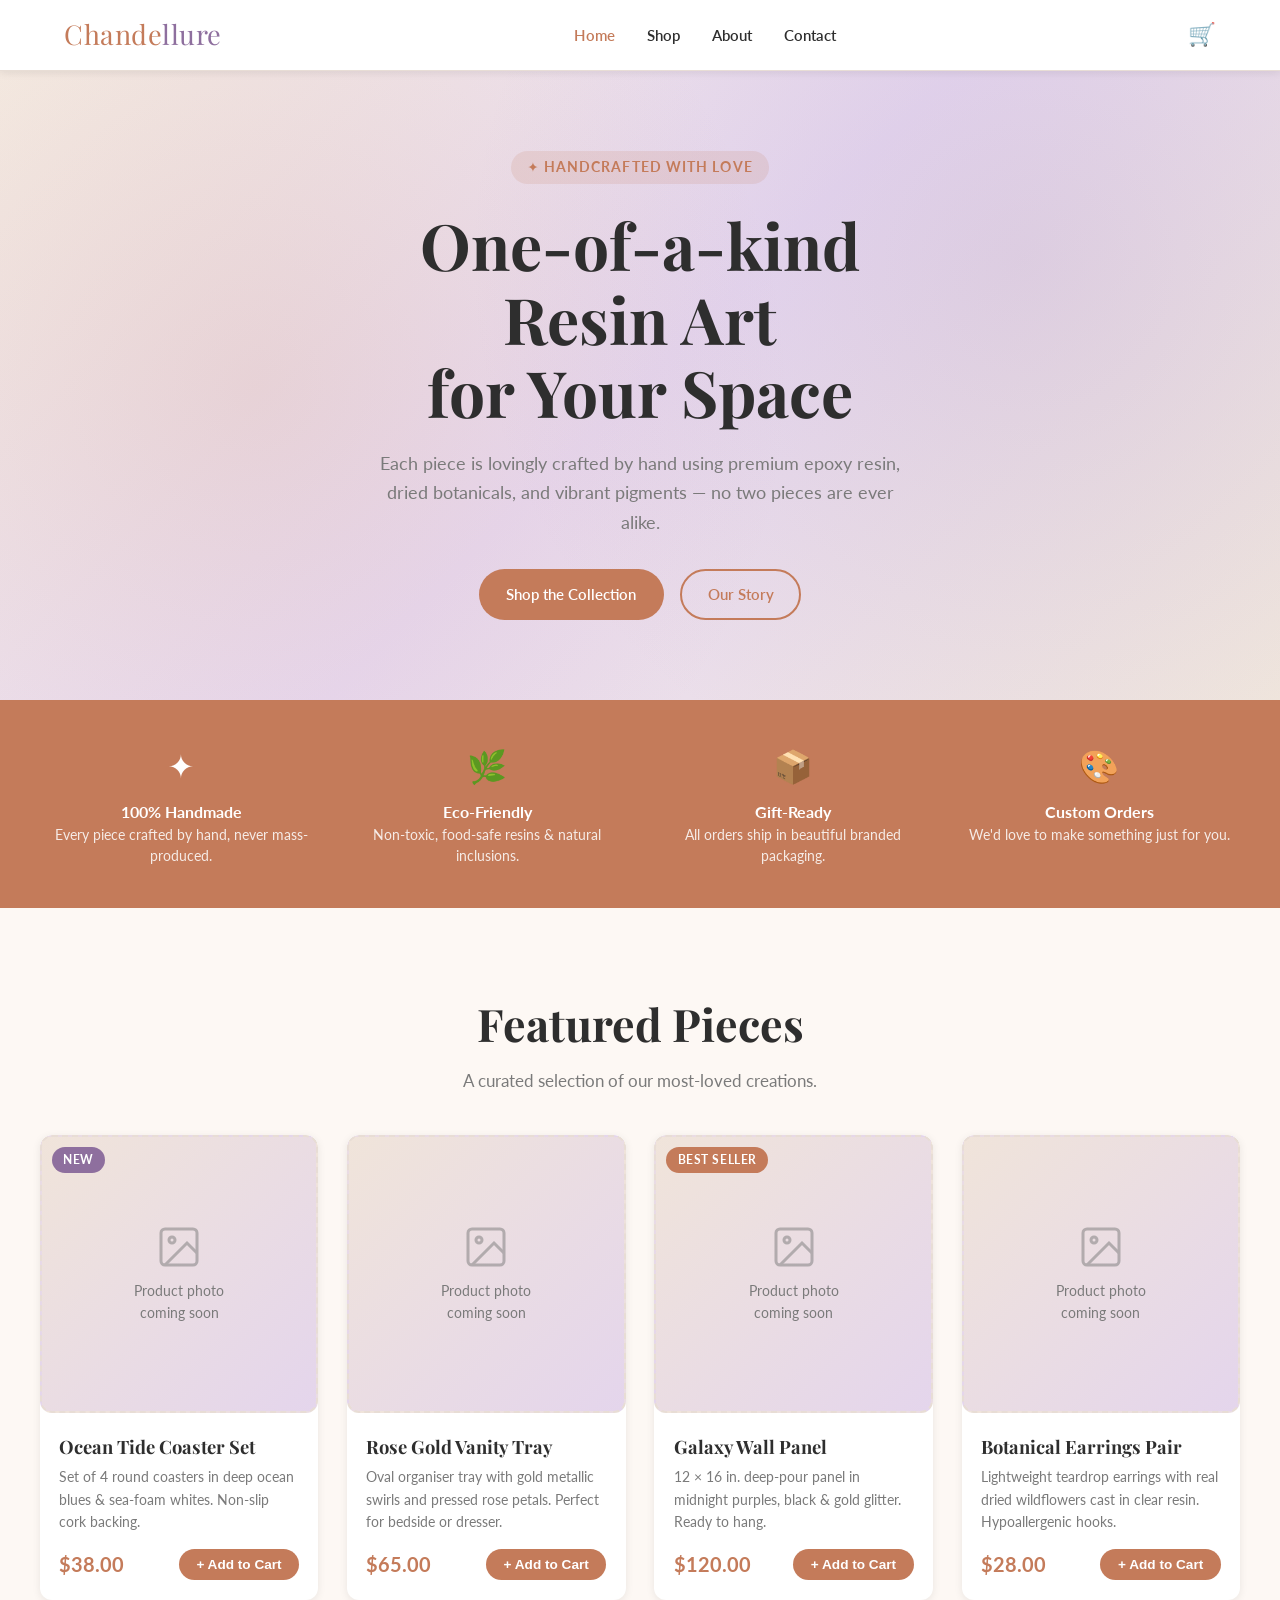
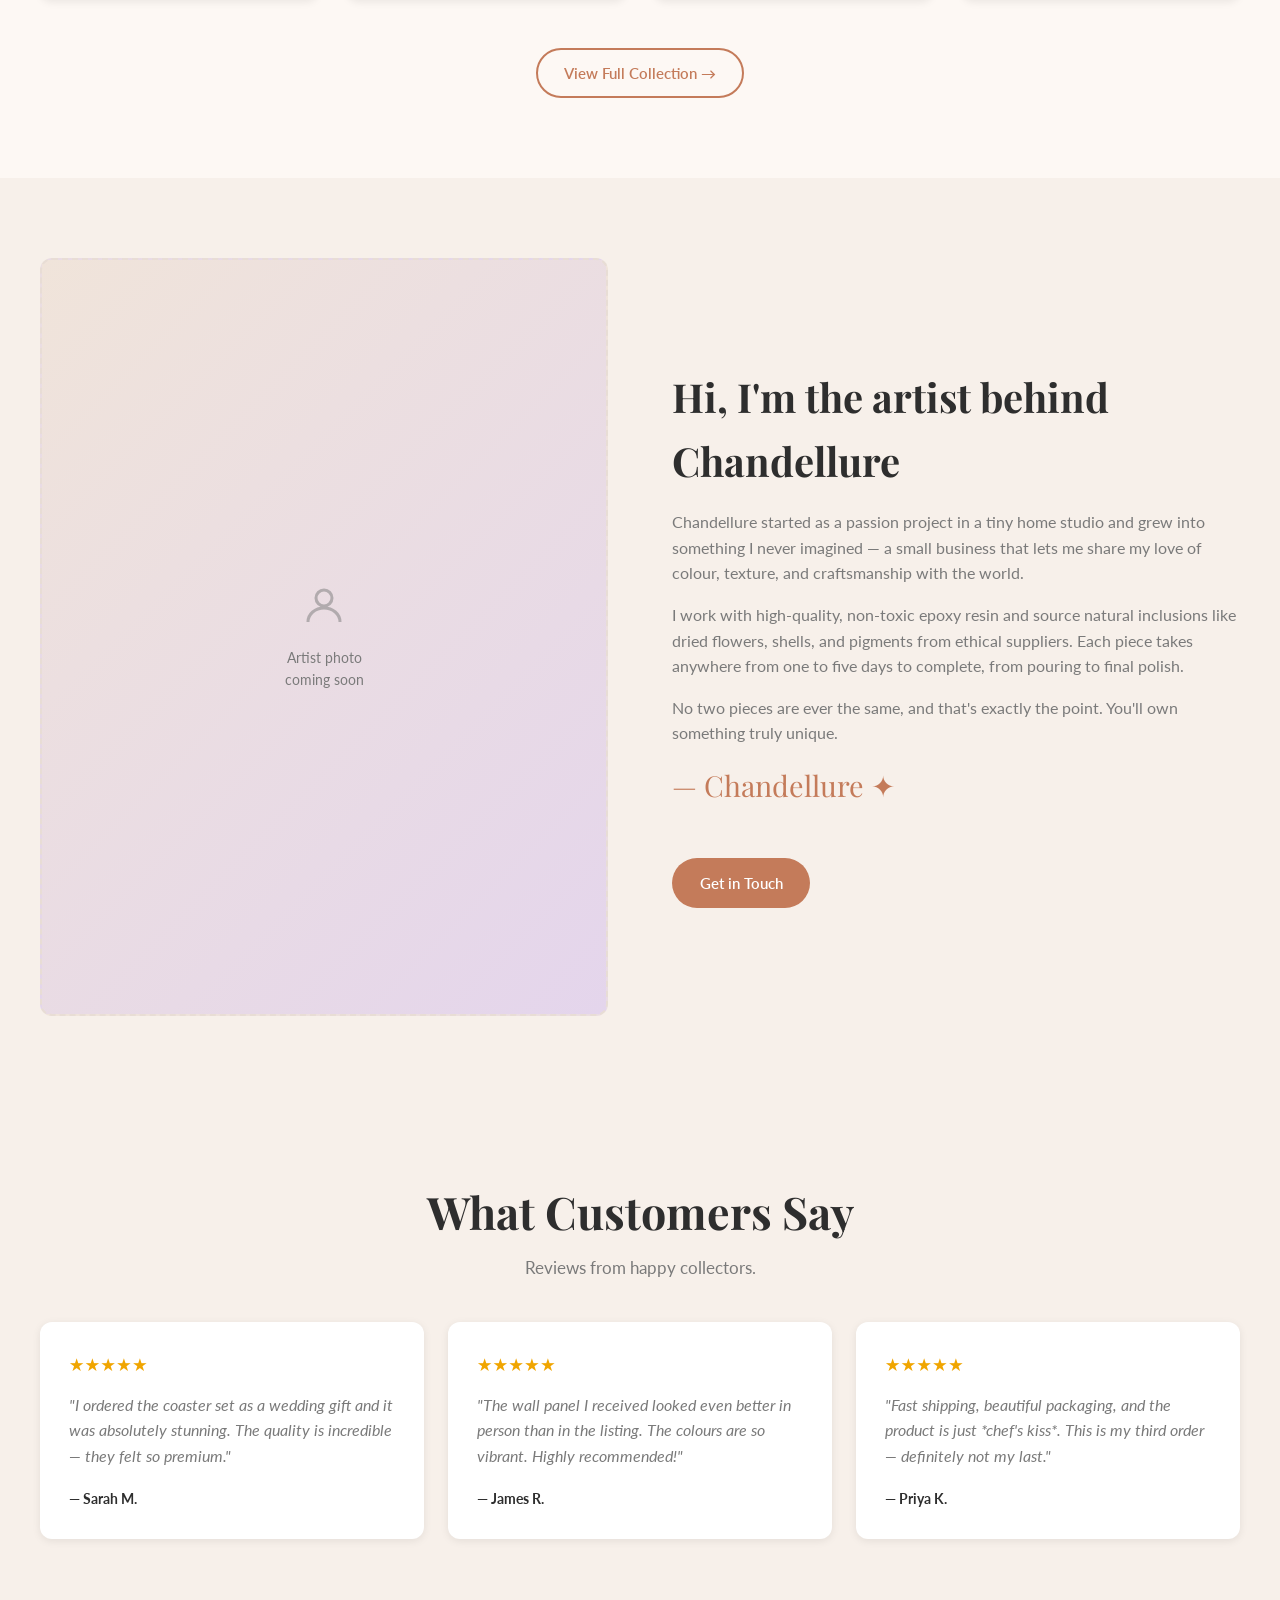
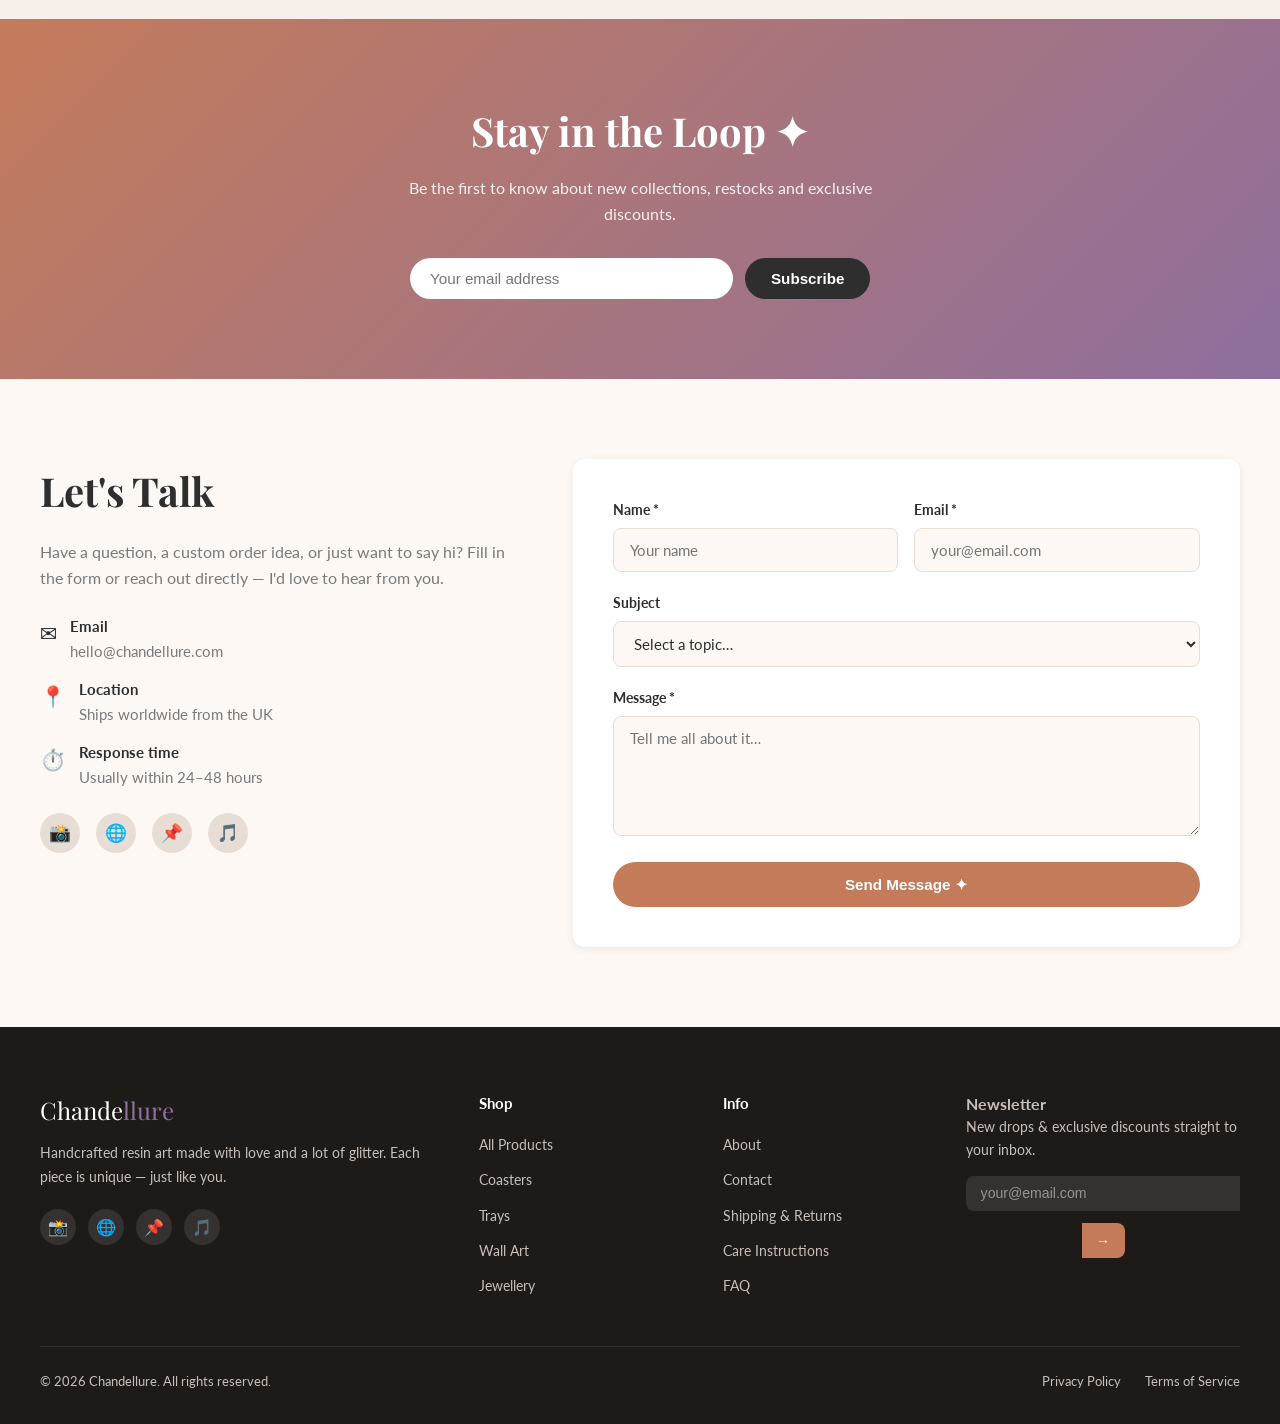
==== index.html @ 7b5b30e2 "Create Chandellure resin art e-commerce website Co-authored-by: AtulAneja <9311745+AtulAneja@users.n" ====
<!DOCTYPE html>
<html lang="en">
<head>
  <meta charset="UTF-8" />
  <meta name="viewport" content="width=device-width, initial-scale=1.0" />
  <title>Chandellure – Handcrafted Resin Art</title>
  <meta name="description" content="Unique handcrafted resin art pieces – coasters, trays, jewellery holders, wall art and more. Shop Chandellure." />
  <link rel="preconnect" href="https://fonts.googleapis.com" />
  <link rel="preconnect" href="https://fonts.gstatic.com" crossorigin />
  <link href="https://fonts.googleapis.com/css2?family=Playfair+Display:wght@400;700&family=Lato:wght@400;700&display=swap" rel="stylesheet" />
  <link rel="stylesheet" href="css/style.css" />
</head>
<body>

<!-- ═══════════════ NAV ═══════════════ -->
<nav class="navbar">
  <div class="navbar-inner">
    <a href="index.html" class="navbar-brand">Chande<span>llure</span></a>
    <ul class="navbar-links">
      <li><a href="index.html">Home</a></li>
      <li><a href="shop.html">Shop</a></li>
      <li><a href="index.html#about">About</a></li>
      <li><a href="index.html#contact">Contact</a></li>
    </ul>
    <div class="navbar-actions">
      <a href="cart.html" aria-label="Shopping cart">
        <button class="cart-icon-btn" aria-label="Cart">
          🛒
          <span class="cart-count" style="display:none">0</span>
        </button>
      </a>
      <button class="hamburger" id="hamburger" aria-label="Toggle menu" aria-expanded="false">
        <span></span><span></span><span></span>
      </button>
    </div>
  </div>
  <div class="mobile-nav" id="mobile-nav">
    <a href="index.html">Home</a>
    <a href="shop.html">Shop</a>
    <a href="index.html#about">About</a>
    <a href="index.html#contact">Contact</a>
    <a href="cart.html">Cart</a>
  </div>
</nav>

<!-- ═══════════════ HERO ═══════════════ -->
<section class="hero">
  <div class="hero-inner">
    <span class="hero-badge">✦ Handcrafted with love</span>
    <h1>One-of-a-kind<br>Resin Art<br>for Your Space</h1>
    <p>Each piece is lovingly crafted by hand using premium epoxy resin, dried botanicals, and vibrant pigments — no two pieces are ever alike.</p>
    <div class="hero-cta">
      <a href="shop.html" class="btn btn-primary">Shop the Collection</a>
      <a href="#about" class="btn btn-outline">Our Story</a>
    </div>
  </div>
</section>

<!-- ═══════════════ FEATURES ═══════════════ -->
<div class="features-strip">
  <div class="features-grid">
    <div class="feature-item">
      <div class="feature-icon">✦</div>
      <h3>100% Handmade</h3>
      <p>Every piece crafted by hand, never mass-produced.</p>
    </div>
    <div class="feature-item">
      <div class="feature-icon">🌿</div>
      <h3>Eco-Friendly</h3>
      <p>Non-toxic, food-safe resins & natural inclusions.</p>
    </div>
    <div class="feature-item">
      <div class="feature-icon">📦</div>
      <h3>Gift-Ready</h3>
      <p>All orders ship in beautiful branded packaging.</p>
    </div>
    <div class="feature-item">
      <div class="feature-icon">🎨</div>
      <h3>Custom Orders</h3>
      <p>We'd love to make something just for you.</p>
    </div>
  </div>
</div>

<!-- ═══════════════ FEATURED PRODUCTS ═══════════════ -->
<section id="featured">
  <div class="container">
    <div class="section-header">
      <h2 class="section-title">Featured Pieces</h2>
      <p class="section-subtitle">A curated selection of our most-loved creations.</p>
    </div>

    <div class="products-grid">

      <!-- Product 1 -->
      <article class="product-card" data-category="coasters" data-price="38" data-order="1">
        <div class="product-img-wrap">
          <span class="product-badge new">New</span>
          <div class="img-placeholder">
            <svg xmlns="http://www.w3.org/2000/svg" viewBox="0 0 24 24" fill="none" stroke="currentColor" stroke-width="1.5"><rect x="3" y="3" width="18" height="18" rx="2"/><circle cx="8.5" cy="8.5" r="1.5"/><path d="M21 15l-5-5L5 21"/></svg>
            <span>Product photo<br>coming soon</span>
          </div>
        </div>
        <div class="product-info">
          <h3 class="product-name">Ocean Tide Coaster Set</h3>
          <p class="product-desc">Set of 4 round coasters in deep ocean blues & sea-foam whites. Non-slip cork backing.</p>
          <div class="product-footer">
            <span class="product-price">$38.00</span>
            <button class="add-to-cart-btn"
              data-id="coaster-ocean" data-name="Ocean Tide Coaster Set" data-price="38.00">
              + Add to Cart
            </button>
          </div>
        </div>
      </article>

      <!-- Product 2 -->
      <article class="product-card" data-category="trays" data-price="65" data-order="2">
        <div class="product-img-wrap">
          <div class="img-placeholder">
            <svg xmlns="http://www.w3.org/2000/svg" viewBox="0 0 24 24" fill="none" stroke="currentColor" stroke-width="1.5"><rect x="3" y="3" width="18" height="18" rx="2"/><circle cx="8.5" cy="8.5" r="1.5"/><path d="M21 15l-5-5L5 21"/></svg>
            <span>Product photo<br>coming soon</span>
          </div>
        </div>
        <div class="product-info">
          <h3 class="product-name">Rose Gold Vanity Tray</h3>
          <p class="product-desc">Oval organiser tray with gold metallic swirls and pressed rose petals. Perfect for bedside or dresser.</p>
          <div class="product-footer">
            <span class="product-price">$65.00</span>
            <button class="add-to-cart-btn"
              data-id="tray-rosegold" data-name="Rose Gold Vanity Tray" data-price="65.00">
              + Add to Cart
            </button>
          </div>
        </div>
      </article>

      <!-- Product 3 -->
      <article class="product-card" data-category="wall-art" data-price="120" data-order="3">
        <div class="product-img-wrap">
          <span class="product-badge">Best Seller</span>
          <div class="img-placeholder">
            <svg xmlns="http://www.w3.org/2000/svg" viewBox="0 0 24 24" fill="none" stroke="currentColor" stroke-width="1.5"><rect x="3" y="3" width="18" height="18" rx="2"/><circle cx="8.5" cy="8.5" r="1.5"/><path d="M21 15l-5-5L5 21"/></svg>
            <span>Product photo<br>coming soon</span>
          </div>
        </div>
        <div class="product-info">
          <h3 class="product-name">Galaxy Wall Panel</h3>
          <p class="product-desc">12 × 16 in. deep-pour panel in midnight purples, black & gold glitter. Ready to hang.</p>
          <div class="product-footer">
            <span class="product-price">$120.00</span>
            <button class="add-to-cart-btn"
              data-id="wall-galaxy" data-name="Galaxy Wall Panel" data-price="120.00">
              + Add to Cart
            </button>
          </div>
        </div>
      </article>

      <!-- Product 4 -->
      <article class="product-card" data-category="jewellery" data-price="28" data-order="4">
        <div class="product-img-wrap">
          <div class="img-placeholder">
            <svg xmlns="http://www.w3.org/2000/svg" viewBox="0 0 24 24" fill="none" stroke="currentColor" stroke-width="1.5"><rect x="3" y="3" width="18" height="18" rx="2"/><circle cx="8.5" cy="8.5" r="1.5"/><path d="M21 15l-5-5L5 21"/></svg>
            <span>Product photo<br>coming soon</span>
          </div>
        </div>
        <div class="product-info">
          <h3 class="product-name">Botanical Earrings Pair</h3>
          <p class="product-desc">Lightweight teardrop earrings with real dried wildflowers cast in clear resin. Hypoallergenic hooks.</p>
          <div class="product-footer">
            <span class="product-price">$28.00</span>
            <button class="add-to-cart-btn"
              data-id="earrings-botanical" data-name="Botanical Earrings Pair" data-price="28.00">
              + Add to Cart
            </button>
          </div>
        </div>
      </article>

    </div>

    <div style="text-align:center;margin-top:3rem">
      <a href="shop.html" class="btn btn-outline">View Full Collection →</a>
    </div>
  </div>
</section>

<!-- ═══════════════ ABOUT ═══════════════ -->
<section id="about" style="background:#f7f0ea">
  <div class="container">
    <div class="about-grid">
      <div class="about-img">
        <div class="img-placeholder" style="aspect-ratio:3/4">
          <svg xmlns="http://www.w3.org/2000/svg" viewBox="0 0 24 24" fill="none" stroke="currentColor" stroke-width="1.5" width="64" height="64"><circle cx="12" cy="8" r="4"/><path d="M4 20c0-4 3.6-7 8-7s8 3 8 7"/></svg>
          <span style="margin-top:.5rem">Artist photo<br>coming soon</span>
        </div>
      </div>
      <div class="about-text">
        <h2 class="section-title">Hi, I'm the artist behind Chandellure</h2>
        <p>Chandellure started as a passion project in a tiny home studio and grew into something I never imagined — a small business that lets me share my love of colour, texture, and craftsmanship with the world.</p>
        <p>I work with high-quality, non-toxic epoxy resin and source natural inclusions like dried flowers, shells, and pigments from ethical suppliers. Each piece takes anywhere from one to five days to complete, from pouring to final polish.</p>
        <p>No two pieces are ever the same, and that's exactly the point. You'll own something truly unique.</p>
        <span class="signature">— Chandellure ✦</span>
        <br>
        <a href="index.html#contact" class="btn btn-primary" style="margin-top:1.5rem">Get in Touch</a>
      </div>
    </div>
  </div>
</section>

<!-- ═══════════════ TESTIMONIALS ═══════════════ -->
<section class="testimonials">
  <div class="container">
    <div class="section-header">
      <h2 class="section-title">What Customers Say</h2>
      <p class="section-subtitle">Reviews from happy collectors.</p>
    </div>
    <div class="testimonials-grid">
      <div class="testimonial-card">
        <div class="stars">★★★★★</div>
        <p class="testimonial-text">"I ordered the coaster set as a wedding gift and it was absolutely stunning. The quality is incredible — they felt so premium."</p>
        <span class="testimonial-author">— Sarah M.</span>
      </div>
      <div class="testimonial-card">
        <div class="stars">★★★★★</div>
        <p class="testimonial-text">"The wall panel I received looked even better in person than in the listing. The colours are so vibrant. Highly recommended!"</p>
        <span class="testimonial-author">— James R.</span>
      </div>
      <div class="testimonial-card">
        <div class="stars">★★★★★</div>
        <p class="testimonial-text">"Fast shipping, beautiful packaging, and the product is just *chef's kiss*. This is my third order — definitely not my last."</p>
        <span class="testimonial-author">— Priya K.</span>
      </div>
    </div>
  </div>
</section>

<!-- ═══════════════ NEWSLETTER ═══════════════ -->
<section class="newsletter">
  <div class="container">
    <h2>Stay in the Loop ✦</h2>
    <p>Be the first to know about new collections, restocks and exclusive discounts.</p>
    <form class="newsletter-form" novalidate>
      <input type="email" placeholder="Your email address" required aria-label="Email address" />
      <button type="submit">Subscribe</button>
    </form>
  </div>
</section>

<!-- ═══════════════ CONTACT ═══════════════ -->
<section id="contact">
  <div class="container">
    <div class="contact-grid">
      <div class="contact-info">
        <h2 class="section-title">Let's Talk</h2>
        <p>Have a question, a custom order idea, or just want to say hi? Fill in the form or reach out directly — I'd love to hear from you.</p>
        <div class="contact-details">
          <div class="contact-item">
            <span class="contact-item-icon">✉️</span>
            <div class="contact-item-text">
              <strong>Email</strong>
              hello@chandellure.com
            </div>
          </div>
          <div class="contact-item">
            <span class="contact-item-icon">📍</span>
            <div class="contact-item-text">
              <strong>Location</strong>
              Ships worldwide from the UK
            </div>
          </div>
          <div class="contact-item">
            <span class="contact-item-icon">⏱️</span>
            <div class="contact-item-text">
              <strong>Response time</strong>
              Usually within 24–48 hours
            </div>
          </div>
        </div>
        <div class="social-links">
          <a href="#" class="social-link" aria-label="Instagram">📸</a>
          <a href="#" class="social-link" aria-label="Facebook">🌐</a>
          <a href="#" class="social-link" aria-label="Pinterest">📌</a>
          <a href="#" class="social-link" aria-label="TikTok">🎵</a>
        </div>
      </div>
      <form class="contact-form" novalidate>
        <div class="form-row">
          <div class="form-group">
            <label for="contact-name">Name *</label>
            <input type="text" id="contact-name" placeholder="Your name" required />
          </div>
          <div class="form-group">
            <label for="contact-email">Email *</label>
            <input type="email" id="contact-email" placeholder="your@email.com" required />
          </div>
        </div>
        <div class="form-group">
          <label for="contact-subject">Subject</label>
          <select id="contact-subject">
            <option value="">Select a topic…</option>
            <option>Order enquiry</option>
            <option>Custom order request</option>
            <option>Wholesale / collaboration</option>
            <option>General question</option>
          </select>
        </div>
        <div class="form-group">
          <label for="contact-msg">Message *</label>
          <textarea id="contact-msg" placeholder="Tell me all about it…" required></textarea>
        </div>
        <button type="submit" class="btn btn-primary" style="width:100%;justify-content:center">Send Message ✦</button>
      </form>
    </div>
  </div>
</section>

<!-- ═══════════════ FOOTER ═══════════════ -->
<footer class="footer">
  <div class="footer-grid">
    <div>
      <div class="footer-brand">Chande<span>llure</span></div>
      <p class="footer-desc">Handcrafted resin art made with love and a lot of glitter. Each piece is unique — just like you.</p>
      <div class="footer-social">
        <a href="#" aria-label="Instagram">📸</a>
        <a href="#" aria-label="Facebook">🌐</a>
        <a href="#" aria-label="Pinterest">📌</a>
        <a href="#" aria-label="TikTok">🎵</a>
      </div>
    </div>
    <div class="footer-col">
      <h4>Shop</h4>
      <ul>
        <li><a href="shop.html">All Products</a></li>
        <li><a href="shop.html?cat=coasters">Coasters</a></li>
        <li><a href="shop.html?cat=trays">Trays</a></li>
        <li><a href="shop.html?cat=wall-art">Wall Art</a></li>
        <li><a href="shop.html?cat=jewellery">Jewellery</a></li>
      </ul>
    </div>
    <div class="footer-col">
      <h4>Info</h4>
      <ul>
        <li><a href="index.html#about">About</a></li>
        <li><a href="index.html#contact">Contact</a></li>
        <li><a href="#">Shipping & Returns</a></li>
        <li><a href="#">Care Instructions</a></li>
        <li><a href="#">FAQ</a></li>
      </ul>
    </div>
    <div class="footer-newsletter">
      <h4>Newsletter</h4>
      <p>New drops & exclusive discounts straight to your inbox.</p>
      <form class="footer-newsletter-form newsletter-form" novalidate>
        <input type="email" placeholder="your@email.com" aria-label="Email" required />
        <button type="submit">→</button>
      </form>
    </div>
  </div>
  <div class="footer-bottom">
    <span>© <span id="yr"></span> Chandellure. All rights reserved.</span>
    <div class="footer-bottom-links">
      <a href="#">Privacy Policy</a>
      <a href="#">Terms of Service</a>
    </div>
  </div>
</footer>

<script src="js/main.js"></script>
<script>document.getElementById('yr').textContent = new Date().getFullYear();</script>
</body>
</html>
---- css/style.css ----
/* ===========================
   Chandellure – Resin Art Shop
   =========================== */

/* ---------- Reset & Base ---------- */
*, *::before, *::after { box-sizing: border-box; margin: 0; padding: 0; }

:root {
  --color-bg:         #fdf8f4;
  --color-surface:    #ffffff;
  --color-primary:    #c47b5a;
  --color-primary-dk: #a45e3f;
  --color-accent:     #8e6f9e;
  --color-text:       #2e2e2e;
  --color-text-light: #7a7a7a;
  --color-border:     #e8ddd5;
  --radius:           12px;
  --shadow-sm:        0 2px 8px rgba(0,0,0,.08);
  --shadow-md:        0 6px 24px rgba(0,0,0,.12);
  --transition:       .25s ease;
  --max-width:        1200px;
  --font-heading:     'Playfair Display', Georgia, serif;
  --font-body:        'Lato', system-ui, sans-serif;
}

html { scroll-behavior: smooth; }

body {
  font-family: var(--font-body);
  background: var(--color-bg);
  color: var(--color-text);
  line-height: 1.6;
}

a { color: inherit; text-decoration: none; }
img { max-width: 100%; display: block; }
ul { list-style: none; }

/* ---------- Typography helpers ---------- */
.section-title {
  font-family: var(--font-heading);
  font-size: clamp(1.8rem, 4vw, 2.8rem);
  color: var(--color-text);
  margin-bottom: .5rem;
}

.section-subtitle {
  color: var(--color-text-light);
  font-size: 1.05rem;
  margin-bottom: 2.5rem;
}

.section-header { text-align: center; margin-bottom: 2rem; }

/* ---------- Buttons ---------- */
.btn {
  display: inline-flex;
  align-items: center;
  gap: .45rem;
  padding: .7rem 1.6rem;
  border-radius: 50px;
  font-size: .95rem;
  font-weight: 600;
  cursor: pointer;
  border: 2px solid transparent;
  transition: background var(--transition), color var(--transition), transform .15s;
}
.btn:active { transform: scale(.97); }

.btn-primary {
  background: var(--color-primary);
  color: #fff;
}
.btn-primary:hover { background: var(--color-primary-dk); }

.btn-outline {
  background: transparent;
  border-color: var(--color-primary);
  color: var(--color-primary);
}
.btn-outline:hover { background: var(--color-primary); color: #fff; }

.btn-accent {
  background: var(--color-accent);
  color: #fff;
}
.btn-accent:hover { background: #7a5e8a; }

/* ---------- Navigation ---------- */
.navbar {
  position: sticky;
  top: 0;
  z-index: 100;
  background: var(--color-surface);
  border-bottom: 1px solid var(--color-border);
  box-shadow: var(--shadow-sm);
}

.navbar-inner {
  max-width: var(--max-width);
  margin: 0 auto;
  padding: 0 1.5rem;
  height: 70px;
  display: flex;
  align-items: center;
  justify-content: space-between;
}

.navbar-brand {
  font-family: var(--font-heading);
  font-size: 1.7rem;
  color: var(--color-primary);
  letter-spacing: .02em;
}
.navbar-brand span { color: var(--color-accent); }

.navbar-links {
  display: flex;
  gap: 2rem;
  align-items: center;
}

.navbar-links a {
  font-weight: 600;
  font-size: .95rem;
  color: var(--color-text);
  transition: color var(--transition);
}
.navbar-links a:hover,
.navbar-links a.active { color: var(--color-primary); }

.navbar-actions { display: flex; align-items: center; gap: 1rem; }

.cart-icon-btn {
  position: relative;
  background: none;
  border: none;
  cursor: pointer;
  font-size: 1.4rem;
  color: var(--color-text);
  transition: color var(--transition);
}
.cart-icon-btn:hover { color: var(--color-primary); }

.cart-count {
  position: absolute;
  top: -6px;
  right: -8px;
  background: var(--color-primary);
  color: #fff;
  font-size: .65rem;
  font-weight: 700;
  width: 18px;
  height: 18px;
  border-radius: 50%;
  display: flex;
  align-items: center;
  justify-content: center;
}

.hamburger {
  display: none;
  flex-direction: column;
  gap: 5px;
  background: none;
  border: none;
  cursor: pointer;
  padding: 4px;
}
.hamburger span {
  display: block;
  width: 24px;
  height: 2px;
  background: var(--color-text);
  border-radius: 2px;
  transition: all var(--transition);
}

/* ---------- Mobile nav ---------- */
.mobile-nav {
  display: none;
  flex-direction: column;
  background: var(--color-surface);
  border-top: 1px solid var(--color-border);
  padding: 1rem 1.5rem 1.5rem;
  gap: 1rem;
}
.mobile-nav a {
  font-weight: 600;
  color: var(--color-text);
  padding: .5rem 0;
  border-bottom: 1px solid var(--color-border);
}
.mobile-nav.open { display: flex; }

/* ---------- Hero ---------- */
.hero {
  background: linear-gradient(135deg, #f5ece4 0%, #e8daf2 50%, #f0e6dd 100%);
  padding: 5rem 1.5rem;
  text-align: center;
  position: relative;
  overflow: hidden;
}

.hero::before {
  content: '';
  position: absolute;
  inset: 0;
  background:
    radial-gradient(circle at 20% 50%, rgba(196,123,90,.15) 0%, transparent 50%),
    radial-gradient(circle at 80% 30%, rgba(142,111,158,.15) 0%, transparent 50%);
}

.hero-inner {
  max-width: 720px;
  margin: 0 auto;
  position: relative;
}

.hero-badge {
  display: inline-block;
  background: rgba(196,123,90,.15);
  color: var(--color-primary);
  font-size: .85rem;
  font-weight: 700;
  letter-spacing: .08em;
  text-transform: uppercase;
  padding: .35rem 1rem;
  border-radius: 50px;
  margin-bottom: 1.5rem;
}

.hero h1 {
  font-family: var(--font-heading);
  font-size: clamp(2.4rem, 6vw, 4rem);
  line-height: 1.15;
  color: var(--color-text);
  margin-bottom: 1.25rem;
}

.hero p {
  font-size: 1.15rem;
  color: var(--color-text-light);
  max-width: 540px;
  margin: 0 auto 2rem;
}

.hero-cta { display: flex; gap: 1rem; justify-content: center; flex-wrap: wrap; }

/* ---------- Sections ---------- */
section { padding: 5rem 1.5rem; }

.container { max-width: var(--max-width); margin: 0 auto; }

/* ---------- Image Placeholder ---------- */
.img-placeholder {
  width: 100%;
  aspect-ratio: 1;
  background: linear-gradient(135deg, #f0e4da 0%, #e4d5ec 100%);
  border-radius: var(--radius);
  display: flex;
  flex-direction: column;
  align-items: center;
  justify-content: center;
  gap: .6rem;
  color: var(--color-text-light);
  font-size: .85rem;
  text-align: center;
  border: 2px dashed var(--color-border);
}
.img-placeholder svg {
  width: 48px;
  height: 48px;
  opacity: .5;
}

.img-placeholder-wide {
  aspect-ratio: 4/3;
}

/* ---------- Product Cards ---------- */
.products-grid {
  display: grid;
  grid-template-columns: repeat(auto-fill, minmax(260px, 1fr));
  gap: 1.8rem;
}

.product-card {
  background: var(--color-surface);
  border-radius: var(--radius);
  overflow: hidden;
  box-shadow: var(--shadow-sm);
  transition: transform var(--transition), box-shadow var(--transition);
  display: flex;
  flex-direction: column;
}
.product-card:hover {
  transform: translateY(-4px);
  box-shadow: var(--shadow-md);
}

.product-img-wrap {
  position: relative;
  overflow: hidden;
}

.product-badge {
  position: absolute;
  top: 12px;
  left: 12px;
  background: var(--color-primary);
  color: #fff;
  font-size: .72rem;
  font-weight: 700;
  letter-spacing: .05em;
  text-transform: uppercase;
  padding: .25rem .7rem;
  border-radius: 50px;
  z-index: 1;
}
.product-badge.new { background: var(--color-accent); }
.product-badge.sold-out { background: #aaa; }

.product-info { padding: 1.2rem; flex: 1; display: flex; flex-direction: column; }

.product-name {
  font-family: var(--font-heading);
  font-size: 1.15rem;
  font-weight: 700;
  margin-bottom: .3rem;
}

.product-desc {
  font-size: .88rem;
  color: var(--color-text-light);
  margin-bottom: .9rem;
  flex: 1;
}

.product-footer {
  display: flex;
  align-items: center;
  justify-content: space-between;
  gap: .5rem;
}

.product-price {
  font-size: 1.25rem;
  font-weight: 700;
  color: var(--color-primary);
}

.add-to-cart-btn {
  background: var(--color-primary);
  color: #fff;
  border: none;
  border-radius: 50px;
  padding: .5rem 1.1rem;
  font-size: .85rem;
  font-weight: 600;
  cursor: pointer;
  transition: background var(--transition), transform .15s;
  display: flex;
  align-items: center;
  gap: .35rem;
}
.add-to-cart-btn:hover { background: var(--color-primary-dk); }
.add-to-cart-btn:active { transform: scale(.95); }
.add-to-cart-btn:disabled { background: #ccc; cursor: not-allowed; }

/* ---------- Features strip ---------- */
.features-strip {
  background: var(--color-primary);
  color: #fff;
  padding: 2.5rem 1.5rem;
}

.features-grid {
  max-width: var(--max-width);
  margin: 0 auto;
  display: grid;
  grid-template-columns: repeat(auto-fit, minmax(180px, 1fr));
  gap: 1.5rem;
  text-align: center;
}

.feature-item h3 { font-size: 1rem; font-weight: 700; margin-top: .5rem; }
.feature-item p { font-size: .85rem; opacity: .85; }
.feature-icon { font-size: 2rem; }

/* ---------- About ---------- */
.about-grid {
  display: grid;
  grid-template-columns: 1fr 1fr;
  gap: 4rem;
  align-items: center;
}

.about-img .img-placeholder { aspect-ratio: 3/4; border-radius: var(--radius); }

.about-text h2 {
  font-family: var(--font-heading);
  font-size: clamp(1.8rem, 3.5vw, 2.5rem);
  margin-bottom: 1rem;
}
.about-text p { color: var(--color-text-light); margin-bottom: 1rem; }
.about-text .btn { margin-top: .5rem; }

.signature {
  font-family: var(--font-heading);
  font-size: 1.8rem;
  color: var(--color-primary);
  margin-top: 1rem;
  display: block;
}

/* ---------- Testimonials ---------- */
.testimonials { background: #f7f0ea; }

.testimonials-grid {
  display: grid;
  grid-template-columns: repeat(auto-fit, minmax(280px, 1fr));
  gap: 1.5rem;
}

.testimonial-card {
  background: var(--color-surface);
  border-radius: var(--radius);
  padding: 1.8rem;
  box-shadow: var(--shadow-sm);
}

.stars { color: #f0a500; font-size: 1.1rem; margin-bottom: .8rem; }

.testimonial-text {
  font-style: italic;
  color: var(--color-text-light);
  margin-bottom: 1rem;
}

.testimonial-author {
  font-weight: 700;
  font-size: .9rem;
}

/* ---------- Newsletter ---------- */
.newsletter {
  background: linear-gradient(135deg, var(--color-primary) 0%, var(--color-accent) 100%);
  color: #fff;
  text-align: center;
  padding: 5rem 1.5rem;
}

.newsletter h2 { font-family: var(--font-heading); font-size: clamp(1.8rem, 4vw, 2.5rem); margin-bottom: .75rem; }
.newsletter p { opacity: .9; margin-bottom: 2rem; max-width: 480px; margin-left: auto; margin-right: auto; }

.newsletter-form {
  display: flex;
  gap: .75rem;
  max-width: 460px;
  margin: 0 auto;
  flex-wrap: wrap;
  justify-content: center;
}

.newsletter-form input {
  flex: 1;
  min-width: 220px;
  padding: .75rem 1.25rem;
  border-radius: 50px;
  border: none;
  font-size: .95rem;
  outline: none;
}

.newsletter-form button {
  background: var(--color-text);
  color: #fff;
  border: none;
  padding: .75rem 1.6rem;
  border-radius: 50px;
  font-size: .95rem;
  font-weight: 700;
  cursor: pointer;
  transition: opacity var(--transition);
}
.newsletter-form button:hover { opacity: .85; }

/* ---------- Contact ---------- */
.contact-grid {
  display: grid;
  grid-template-columns: 1fr 1.4fr;
  gap: 3.5rem;
  align-items: start;
}

.contact-info h2 {
  font-family: var(--font-heading);
  font-size: clamp(1.8rem, 3.5vw, 2.5rem);
  margin-bottom: 1rem;
}
.contact-info p { color: var(--color-text-light); margin-bottom: 1.5rem; }

.contact-details { display: flex; flex-direction: column; gap: .9rem; }
.contact-item { display: flex; align-items: flex-start; gap: .8rem; }
.contact-item-icon { font-size: 1.3rem; margin-top: .1rem; }
.contact-item-text { font-size: .95rem; color: var(--color-text-light); }
.contact-item-text strong { display: block; color: var(--color-text); font-weight: 700; }

.social-links { display: flex; gap: 1rem; margin-top: 1.5rem; }
.social-link {
  width: 40px;
  height: 40px;
  border-radius: 50%;
  background: var(--color-border);
  display: flex;
  align-items: center;
  justify-content: center;
  font-size: 1.1rem;
  transition: background var(--transition), color var(--transition);
  color: var(--color-text);
}
.social-link:hover { background: var(--color-primary); color: #fff; }

.contact-form {
  background: var(--color-surface);
  padding: 2.5rem;
  border-radius: var(--radius);
  box-shadow: var(--shadow-sm);
}

.form-group { margin-bottom: 1.25rem; }
.form-group label {
  display: block;
  font-size: .88rem;
  font-weight: 700;
  margin-bottom: .4rem;
  color: var(--color-text);
}
.form-group input,
.form-group textarea,
.form-group select {
  width: 100%;
  padding: .75rem 1rem;
  border: 1.5px solid var(--color-border);
  border-radius: 8px;
  font-size: .95rem;
  font-family: inherit;
  background: var(--color-bg);
  color: var(--color-text);
  transition: border-color var(--transition);
  outline: none;
}
.form-group input:focus,
.form-group textarea:focus,
.form-group select:focus { border-color: var(--color-primary); }

.form-group textarea { resize: vertical; min-height: 120px; }

.form-row { display: grid; grid-template-columns: 1fr 1fr; gap: 1rem; }

/* ---------- Footer ---------- */
.footer {
  background: #1e1a18;
  color: #c8bfb8;
  padding: 4rem 1.5rem 2rem;
}

.footer-grid {
  max-width: var(--max-width);
  margin: 0 auto;
  display: grid;
  grid-template-columns: 2fr 1fr 1fr 1.4fr;
  gap: 3rem;
  margin-bottom: 3rem;
}

.footer-brand { font-family: var(--font-heading); font-size: 1.5rem; color: #fff; margin-bottom: .75rem; }
.footer-brand span { color: var(--color-accent); }
.footer-desc { font-size: .88rem; line-height: 1.7; margin-bottom: 1.25rem; }
.footer-social { display: flex; gap: .75rem; }
.footer-social a {
  width: 36px;
  height: 36px;
  border-radius: 50%;
  background: rgba(255,255,255,.1);
  display: flex;
  align-items: center;
  justify-content: center;
  font-size: 1rem;
  color: #fff;
  transition: background var(--transition);
}
.footer-social a:hover { background: var(--color-primary); }

.footer-col h4 { color: #fff; font-size: .95rem; font-weight: 700; margin-bottom: 1rem; }
.footer-col ul { display: flex; flex-direction: column; gap: .6rem; }
.footer-col ul a { font-size: .88rem; color: #c8bfb8; transition: color var(--transition); }
.footer-col ul a:hover { color: var(--color-primary); }

.footer-newsletter p { font-size: .88rem; margin-bottom: .9rem; }
.footer-newsletter-form { display: flex; }
.footer-newsletter-form input {
  flex: 1;
  padding: .6rem .9rem;
  border-radius: 8px 0 0 8px;
  border: none;
  font-size: .88rem;
  background: rgba(255,255,255,.1);
  color: #fff;
  outline: none;
}
.footer-newsletter-form input::placeholder { color: #9a9490; }
.footer-newsletter-form button {
  padding: .6rem .9rem;
  background: var(--color-primary);
  color: #fff;
  border: none;
  border-radius: 0 8px 8px 0;
  cursor: pointer;
  font-size: .88rem;
  font-weight: 700;
  transition: background var(--transition);
}
.footer-newsletter-form button:hover { background: var(--color-primary-dk); }

.footer-bottom {
  max-width: var(--max-width);
  margin: 0 auto;
  border-top: 1px solid rgba(255,255,255,.08);
  padding-top: 1.5rem;
  display: flex;
  align-items: center;
  justify-content: space-between;
  gap: 1rem;
  flex-wrap: wrap;
  font-size: .82rem;
}

.footer-bottom-links { display: flex; gap: 1.5rem; }
.footer-bottom-links a { color: #c8bfb8; transition: color var(--transition); }
.footer-bottom-links a:hover { color: var(--color-primary); }

/* ---------- Cart Page ---------- */
.cart-section { min-height: 60vh; }

.cart-layout {
  display: grid;
  grid-template-columns: 1fr 360px;
  gap: 2.5rem;
  align-items: start;
}

.cart-table { width: 100%; border-collapse: collapse; }
.cart-table th {
  text-align: left;
  padding: .9rem 1rem;
  font-size: .85rem;
  text-transform: uppercase;
  letter-spacing: .06em;
  color: var(--color-text-light);
  border-bottom: 2px solid var(--color-border);
}
.cart-table td { padding: 1rem; border-bottom: 1px solid var(--color-border); vertical-align: middle; }

.cart-product { display: flex; align-items: center; gap: 1rem; }
.cart-product-img {
  width: 70px;
  height: 70px;
  border-radius: 8px;
  flex-shrink: 0;
  overflow: hidden;
}
.cart-product-name { font-weight: 700; font-size: .95rem; }

.qty-control { display: flex; align-items: center; gap: .5rem; }
.qty-btn {
  width: 30px;
  height: 30px;
  border-radius: 50%;
  border: 1.5px solid var(--color-border);
  background: none;
  font-size: 1.1rem;
  cursor: pointer;
  display: flex;
  align-items: center;
  justify-content: center;
  transition: background var(--transition);
}
.qty-btn:hover { background: var(--color-border); }
.qty-value { font-weight: 700; min-width: 24px; text-align: center; }

.remove-btn {
  background: none;
  border: none;
  color: #c0392b;
  cursor: pointer;
  font-size: 1.1rem;
  transition: opacity var(--transition);
}
.remove-btn:hover { opacity: .7; }

.cart-summary-card {
  background: var(--color-surface);
  border-radius: var(--radius);
  padding: 2rem;
  box-shadow: var(--shadow-sm);
  position: sticky;
  top: 90px;
}
.cart-summary-card h3 { font-family: var(--font-heading); font-size: 1.4rem; margin-bottom: 1.5rem; }

.summary-row {
  display: flex;
  justify-content: space-between;
  padding: .5rem 0;
  font-size: .95rem;
  border-bottom: 1px solid var(--color-border);
}
.summary-row:last-of-type { border-bottom: none; }
.summary-row.total { font-weight: 700; font-size: 1.1rem; color: var(--color-primary); padding-top: .75rem; }

.cart-summary-card .btn { width: 100%; justify-content: center; margin-top: 1.25rem; font-size: 1rem; }

.cart-empty { text-align: center; padding: 5rem 1.5rem; }
.cart-empty h2 { font-family: var(--font-heading); font-size: 2rem; margin-bottom: .75rem; }
.cart-empty p { color: var(--color-text-light); margin-bottom: 2rem; }

/* ---------- Page Header ---------- */
.page-header {
  background: linear-gradient(135deg, #f5ece4 0%, #e8daf2 100%);
  padding: 3.5rem 1.5rem;
  text-align: center;
}
.page-header h1 { font-family: var(--font-heading); font-size: clamp(2rem, 5vw, 3rem); }
.page-header p { color: var(--color-text-light); margin-top: .5rem; }

/* ---------- Shop Filters ---------- */
.shop-controls {
  display: flex;
  align-items: center;
  justify-content: space-between;
  flex-wrap: wrap;
  gap: 1rem;
  margin-bottom: 2rem;
}

.filter-pills { display: flex; gap: .6rem; flex-wrap: wrap; }
.filter-pill {
  padding: .4rem 1.1rem;
  border-radius: 50px;
  border: 1.5px solid var(--color-border);
  background: var(--color-surface);
  font-size: .85rem;
  font-weight: 600;
  cursor: pointer;
  transition: all var(--transition);
  color: var(--color-text);
}
.filter-pill:hover,
.filter-pill.active {
  background: var(--color-primary);
  border-color: var(--color-primary);
  color: #fff;
}

.sort-select {
  padding: .45rem .9rem;
  border-radius: 8px;
  border: 1.5px solid var(--color-border);
  font-size: .88rem;
  background: var(--color-surface);
  color: var(--color-text);
  cursor: pointer;
  outline: none;
}

/* ---------- Toast ---------- */
.toast {
  position: fixed;
  bottom: 2rem;
  right: 2rem;
  background: #1e1a18;
  color: #fff;
  padding: .85rem 1.5rem;
  border-radius: var(--radius);
  box-shadow: var(--shadow-md);
  font-size: .92rem;
  font-weight: 600;
  z-index: 9999;
  transform: translateY(100px);
  opacity: 0;
  transition: transform .3s ease, opacity .3s ease;
}
.toast.show { transform: translateY(0); opacity: 1; }
.toast.success::before { content: '✓  '; color: #4caf50; }

/* ---------- Responsive ---------- */
@media (max-width: 900px) {
  .about-grid { grid-template-columns: 1fr; }
  .about-img { order: -1; max-width: 380px; }
  .contact-grid { grid-template-columns: 1fr; }
  .cart-layout { grid-template-columns: 1fr; }
  .footer-grid { grid-template-columns: 1fr 1fr; }
}

@media (max-width: 680px) {
  .navbar-links { display: none; }
  .hamburger { display: flex; }
  .footer-grid { grid-template-columns: 1fr; }
  .form-row { grid-template-columns: 1fr; }
  .cart-summary-card { position: static; }
  .cart-table th:nth-child(2),
  .cart-table td:nth-child(2) { display: none; }
}
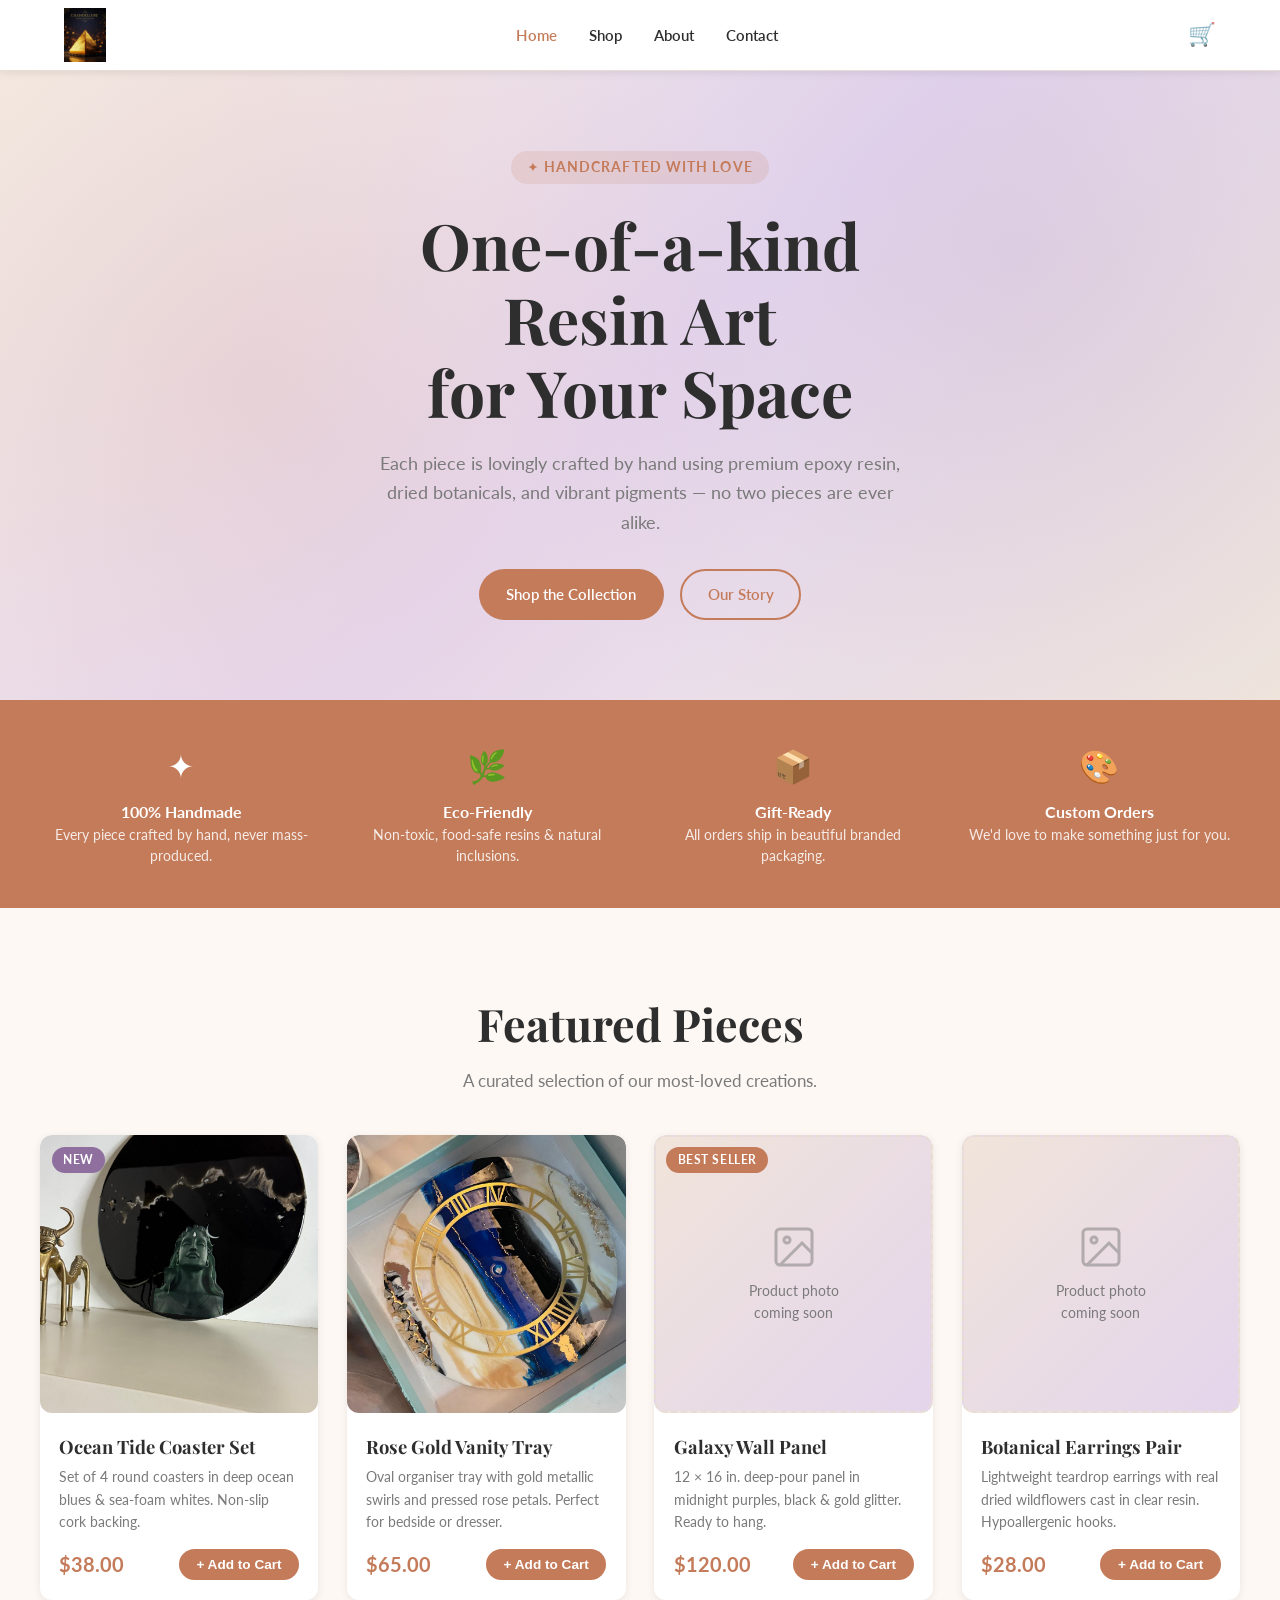
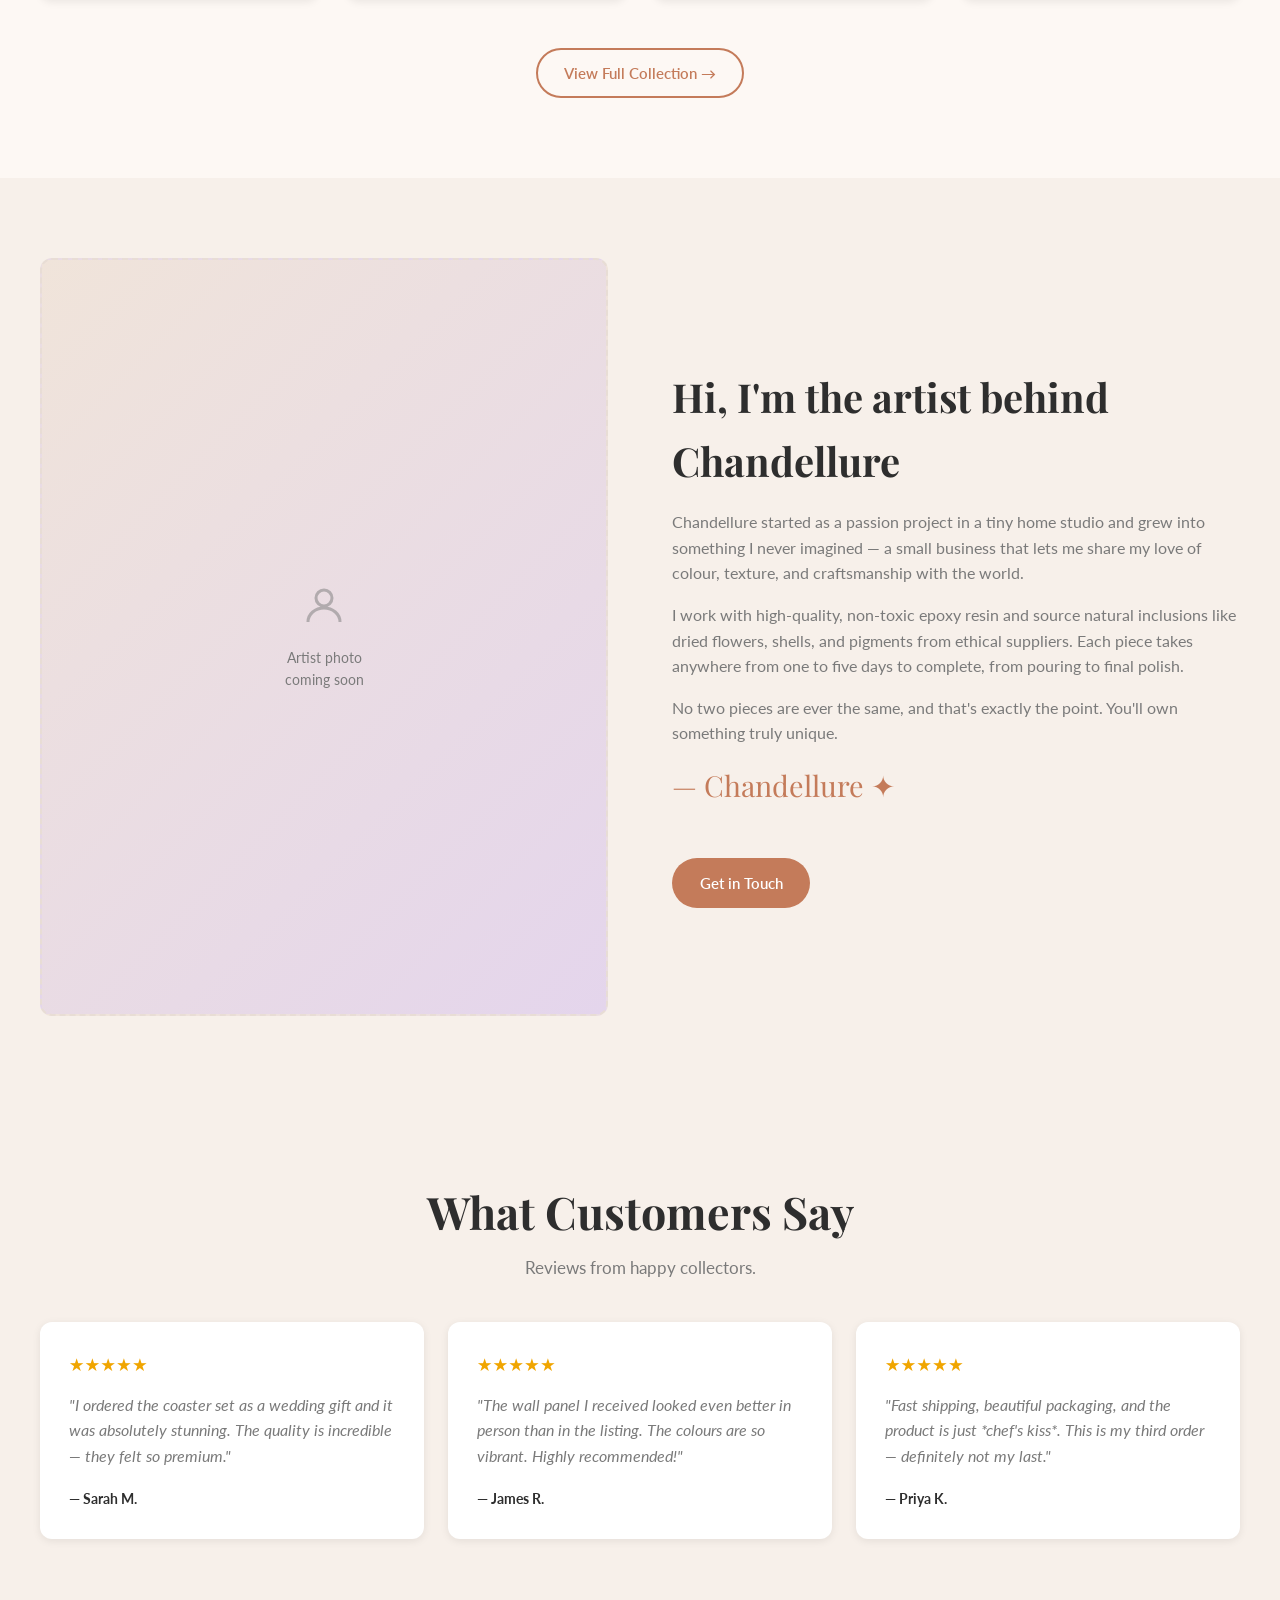
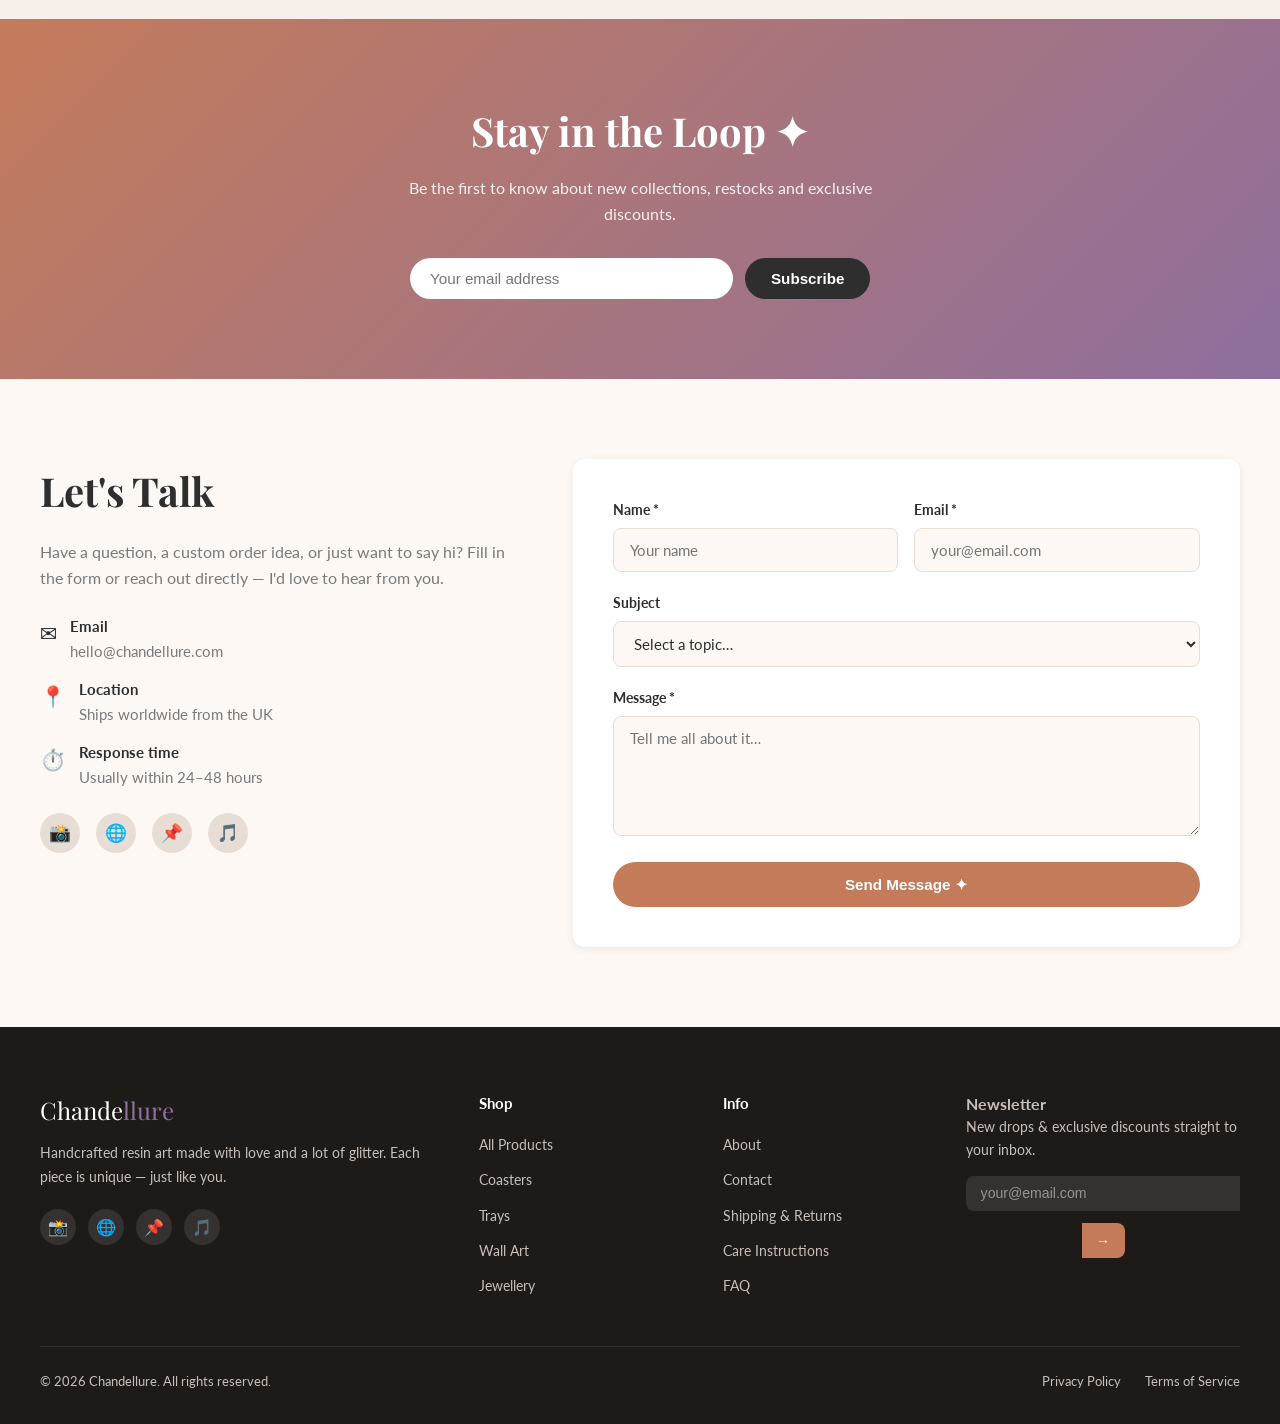
==== commit 94d73478: "Add product images and logo to Chandellure website Co-authored-by: AtulAneja <9311745+AtulAneja@user" ====
--- a/index.html
+++ b/index.html
@@ -15,7 +15,9 @@
 <!-- ═══════════════ NAV ═══════════════ -->
 <nav class="navbar">
   <div class="navbar-inner">
-    <a href="index.html" class="navbar-brand">Chande<span>llure</span></a>
+    <a href="index.html" class="navbar-brand">
+      <img src="images/Chandellure%20Cover%20Page%20sample%20design.png" alt="Chandellure" class="navbar-logo">
+    </a>
     <ul class="navbar-links">
       <li><a href="index.html">Home</a></li>
       <li><a href="shop.html">Shop</a></li>
@@ -96,10 +98,7 @@
       <article class="product-card" data-category="coasters" data-price="38" data-order="1">
         <div class="product-img-wrap">
           <span class="product-badge new">New</span>
-          <div class="img-placeholder">
-            <svg xmlns="http://www.w3.org/2000/svg" viewBox="0 0 24 24" fill="none" stroke="currentColor" stroke-width="1.5"><rect x="3" y="3" width="18" height="18" rx="2"/><circle cx="8.5" cy="8.5" r="1.5"/><path d="M21 15l-5-5L5 21"/></svg>
-            <span>Product photo<br>coming soon</span>
-          </div>
+          <img src="images/5E6A4AEE-7713-4270-9788-A745789F2101.jpg" alt="Ocean Tide Coaster Set" class="product-img">
         </div>
         <div class="product-info">
           <h3 class="product-name">Ocean Tide Coaster Set</h3>
@@ -117,10 +116,7 @@
       <!-- Product 2 -->
       <article class="product-card" data-category="trays" data-price="65" data-order="2">
         <div class="product-img-wrap">
-          <div class="img-placeholder">
-            <svg xmlns="http://www.w3.org/2000/svg" viewBox="0 0 24 24" fill="none" stroke="currentColor" stroke-width="1.5"><rect x="3" y="3" width="18" height="18" rx="2"/><circle cx="8.5" cy="8.5" r="1.5"/><path d="M21 15l-5-5L5 21"/></svg>
-            <span>Product photo<br>coming soon</span>
-          </div>
+          <img src="images/Clock.webp" alt="Resin Art Clock" class="product-img">
         </div>
         <div class="product-info">
           <h3 class="product-name">Rose Gold Vanity Tray</h3>
--- a/css/style.css
+++ b/css/style.css
@@ -111,8 +111,16 @@
   font-size: 1.7rem;
   color: var(--color-primary);
   letter-spacing: .02em;
+  display: flex;
+  align-items: center;
 }
 .navbar-brand span { color: var(--color-accent); }
+
+.navbar-logo {
+  height: 54px;
+  width: auto;
+  display: block;
+}
 
 .navbar-links {
   display: flex;
@@ -278,6 +286,14 @@
   aspect-ratio: 4/3;
 }
 
+.product-img {
+  width: 100%;
+  aspect-ratio: 1;
+  object-fit: cover;
+  display: block;
+  border-radius: var(--radius);
+}
+
 /* ---------- Product Cards ---------- */
 .products-grid {
   display: grid;
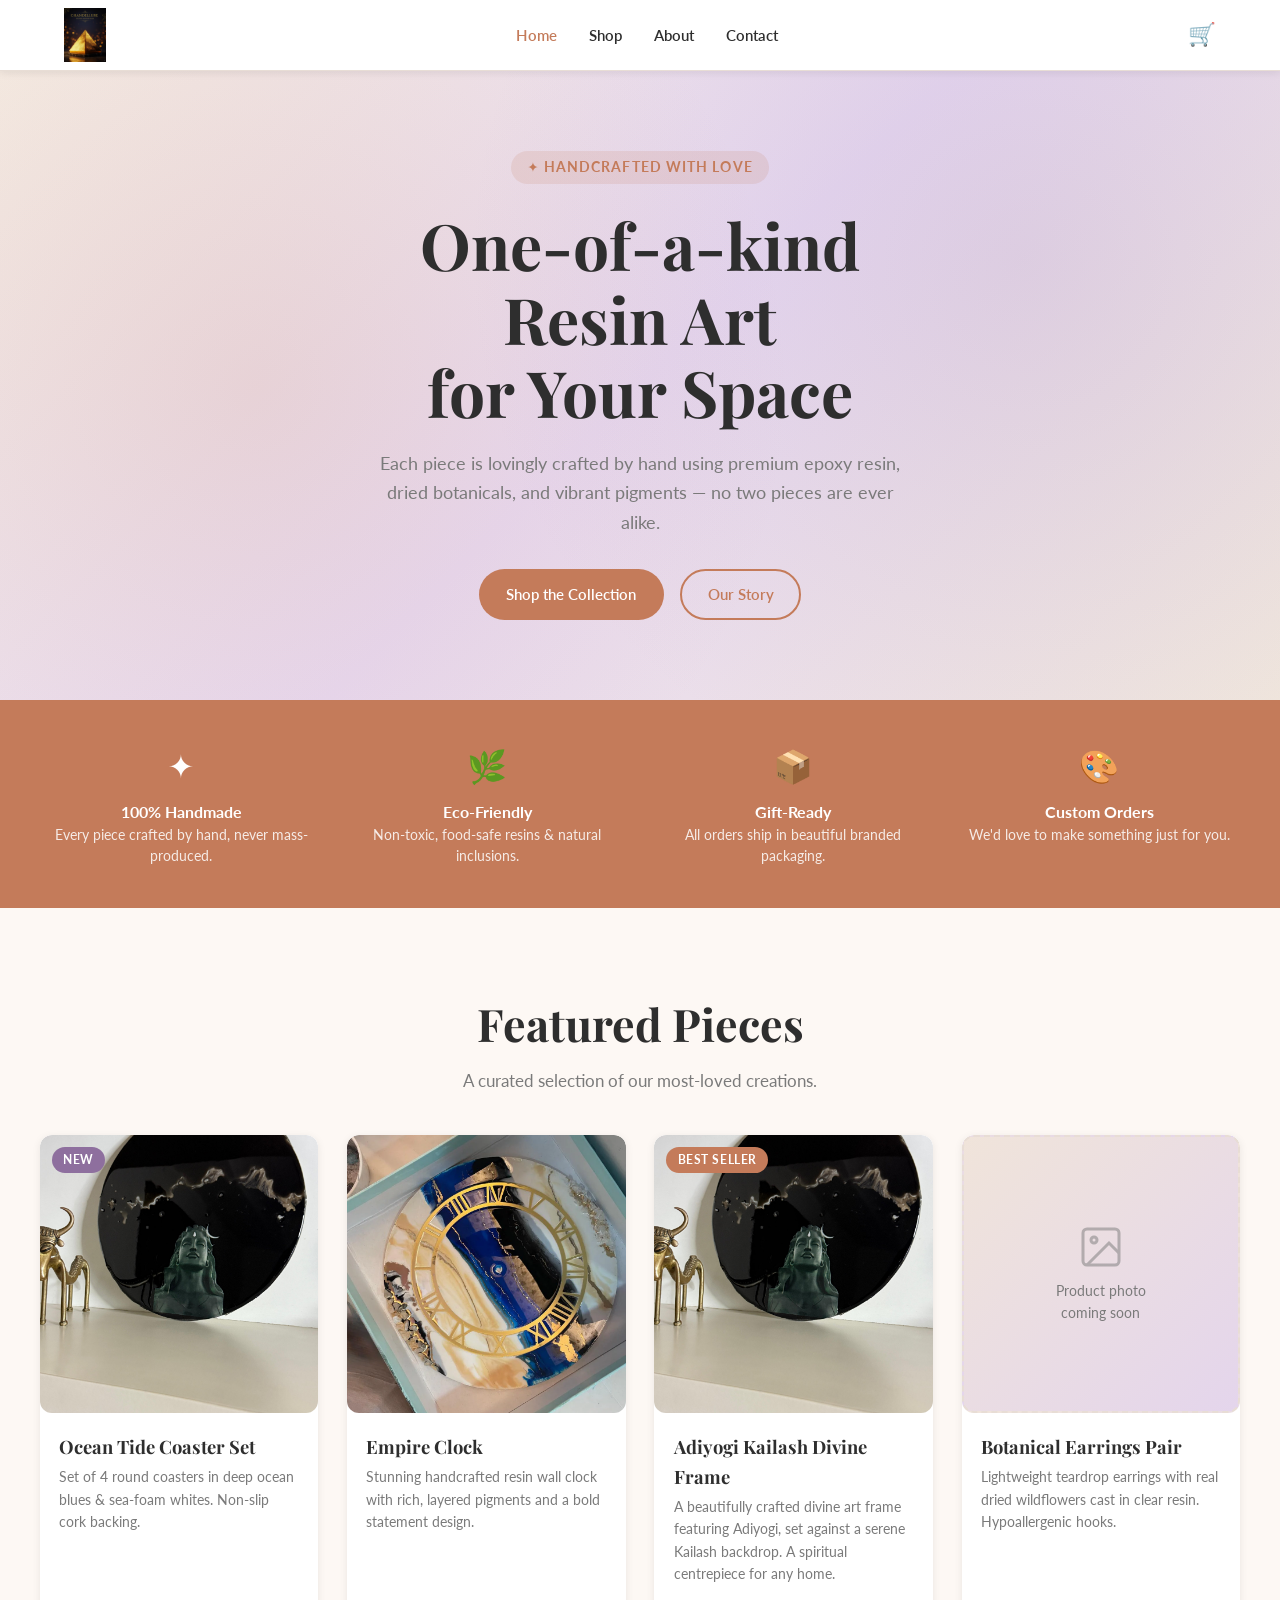
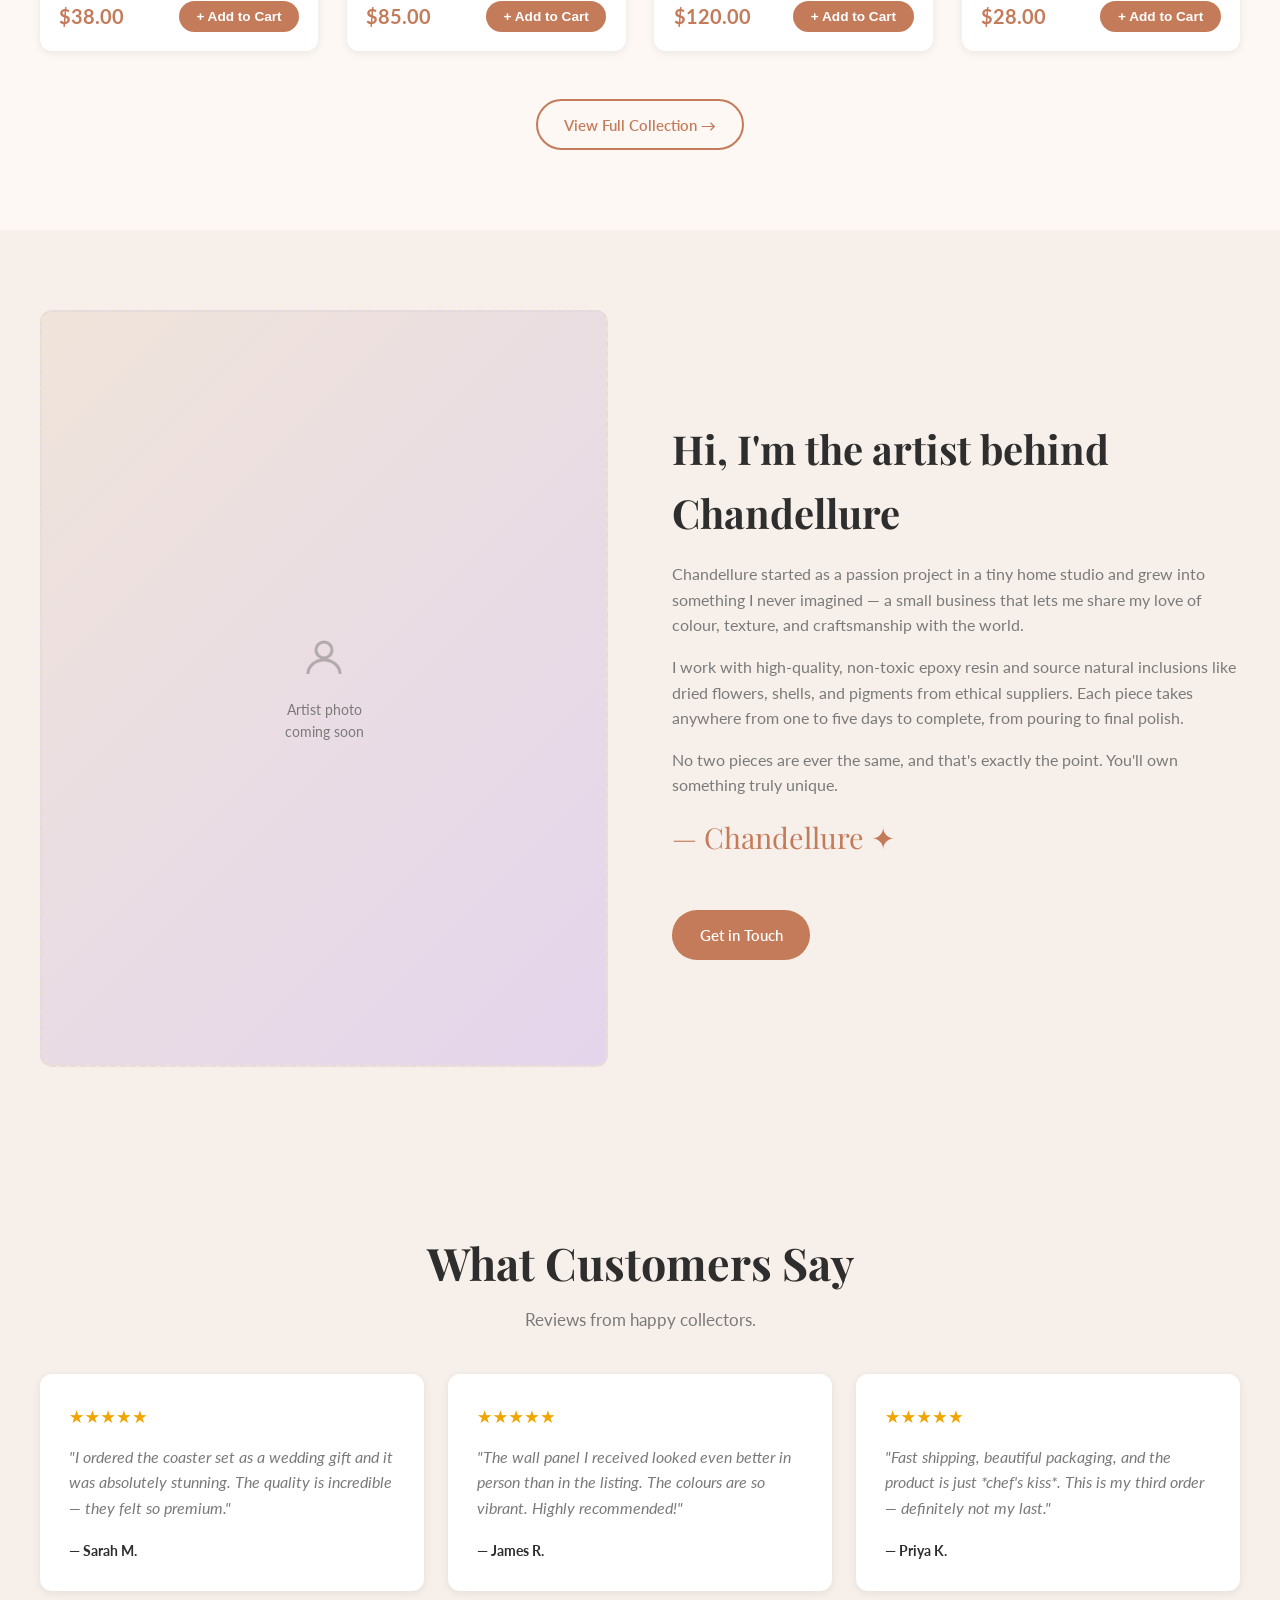
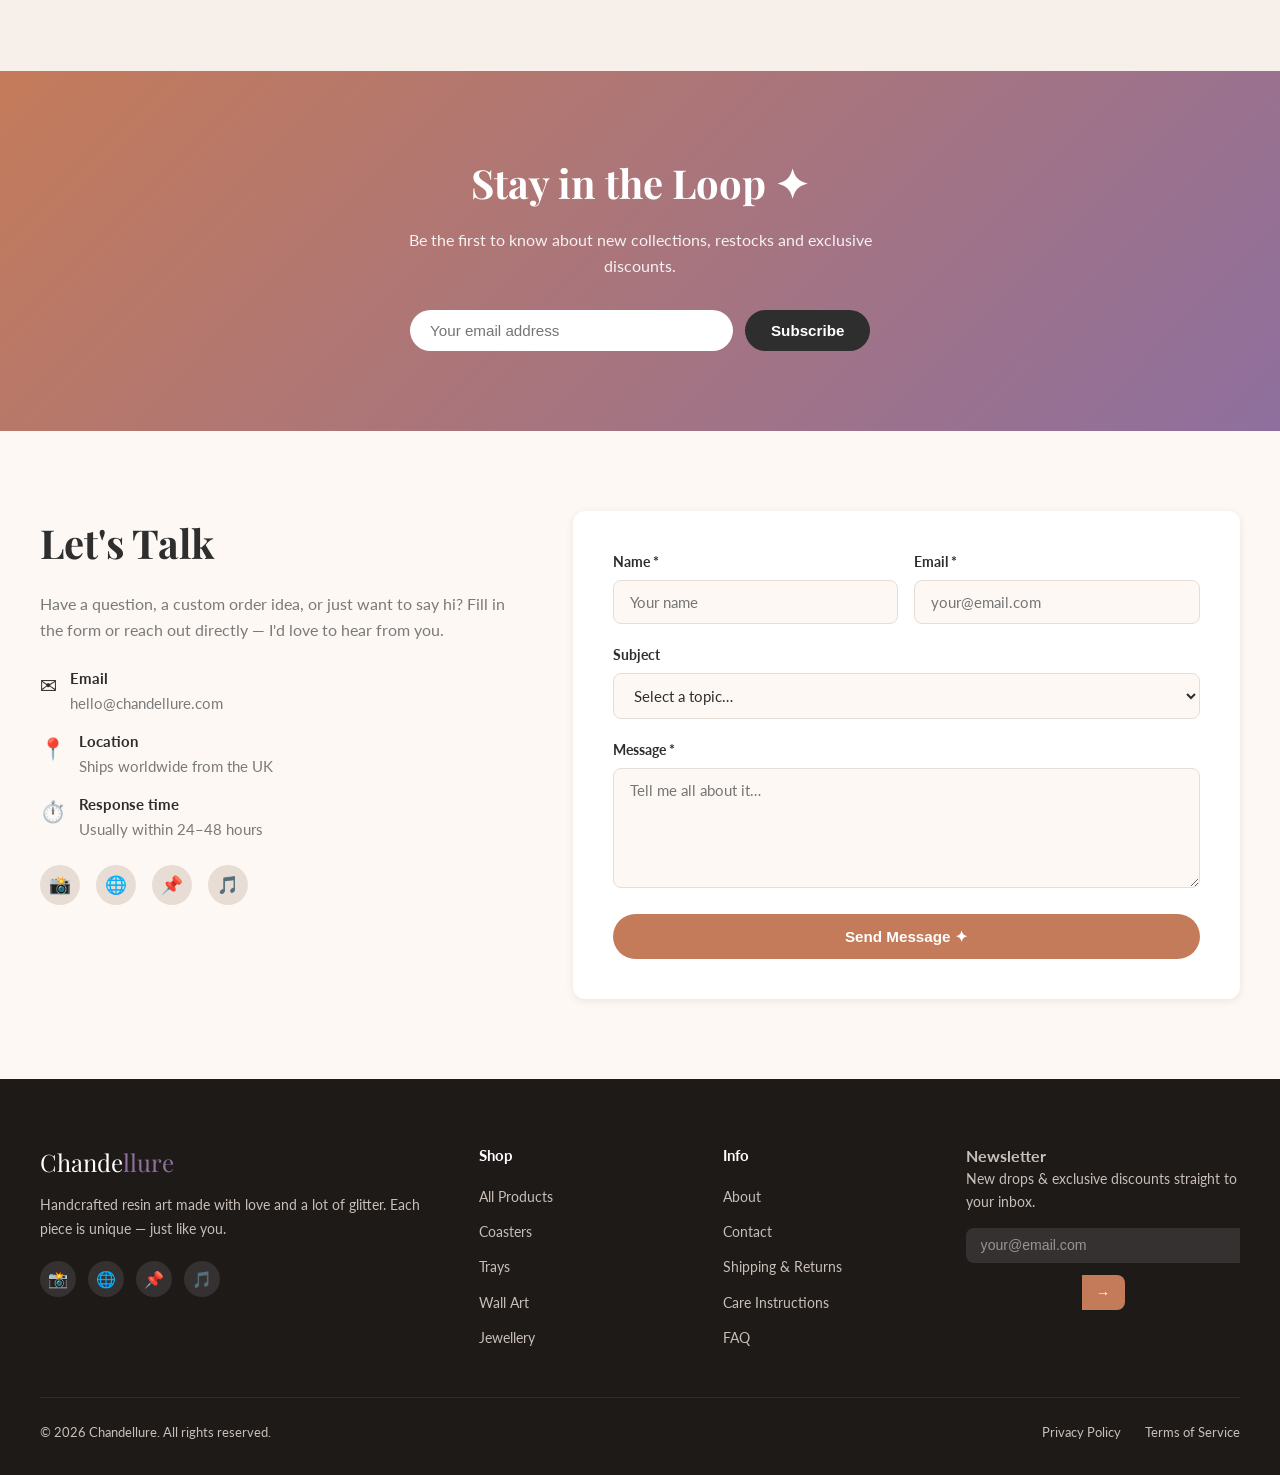
==== commit 29487d4e: "Add product images from images folder and use logo folder for navbar logo Co-authored-by: AtulAneja " ====
--- a/index.html
+++ b/index.html
@@ -16,7 +16,7 @@
 <nav class="navbar">
   <div class="navbar-inner">
     <a href="index.html" class="navbar-brand">
-      <img src="images/Chandellure%20Cover%20Page%20sample%20design.png" alt="Chandellure" class="navbar-logo">
+      <img src="logo/Chandellure%20Cover%20Page%20sample%20design.png" alt="Chandellure" class="navbar-logo">
     </a>
     <ul class="navbar-links">
       <li><a href="index.html">Home</a></li>
@@ -114,17 +114,17 @@
       </article>
 
       <!-- Product 2 -->
-      <article class="product-card" data-category="trays" data-price="65" data-order="2">
+      <article class="product-card" data-category="wall-art" data-price="85" data-order="2">
         <div class="product-img-wrap">
-          <img src="images/Clock.webp" alt="Resin Art Clock" class="product-img">
+          <img src="images/Empire%20Clock.webp" alt="Empire Clock" class="product-img">
         </div>
         <div class="product-info">
-          <h3 class="product-name">Rose Gold Vanity Tray</h3>
-          <p class="product-desc">Oval organiser tray with gold metallic swirls and pressed rose petals. Perfect for bedside or dresser.</p>
+          <h3 class="product-name">Empire Clock</h3>
+          <p class="product-desc">Stunning handcrafted resin wall clock with rich, layered pigments and a bold statement design.</p>
           <div class="product-footer">
-            <span class="product-price">$65.00</span>
+            <span class="product-price">$85.00</span>
             <button class="add-to-cart-btn"
-              data-id="tray-rosegold" data-name="Rose Gold Vanity Tray" data-price="65.00">
+              data-id="clock-empire" data-name="Empire Clock" data-price="85.00">
               + Add to Cart
             </button>
           </div>
@@ -135,18 +135,15 @@
       <article class="product-card" data-category="wall-art" data-price="120" data-order="3">
         <div class="product-img-wrap">
           <span class="product-badge">Best Seller</span>
-          <div class="img-placeholder">
-            <svg xmlns="http://www.w3.org/2000/svg" viewBox="0 0 24 24" fill="none" stroke="currentColor" stroke-width="1.5"><rect x="3" y="3" width="18" height="18" rx="2"/><circle cx="8.5" cy="8.5" r="1.5"/><path d="M21 15l-5-5L5 21"/></svg>
-            <span>Product photo<br>coming soon</span>
-          </div>
+          <img src="images/Adiyogi%20Kailash%20Divine%20Frame.jpg" alt="Adiyogi Kailash Divine Frame" class="product-img">
         </div>
         <div class="product-info">
-          <h3 class="product-name">Galaxy Wall Panel</h3>
-          <p class="product-desc">12 × 16 in. deep-pour panel in midnight purples, black & gold glitter. Ready to hang.</p>
+          <h3 class="product-name">Adiyogi Kailash Divine Frame</h3>
+          <p class="product-desc">A beautifully crafted divine art frame featuring Adiyogi, set against a serene Kailash backdrop. A spiritual centrepiece for any home.</p>
           <div class="product-footer">
             <span class="product-price">$120.00</span>
             <button class="add-to-cart-btn"
-              data-id="wall-galaxy" data-name="Galaxy Wall Panel" data-price="120.00">
+              data-id="frame-adiyogi" data-name="Adiyogi Kailash Divine Frame" data-price="120.00">
               + Add to Cart
             </button>
           </div>
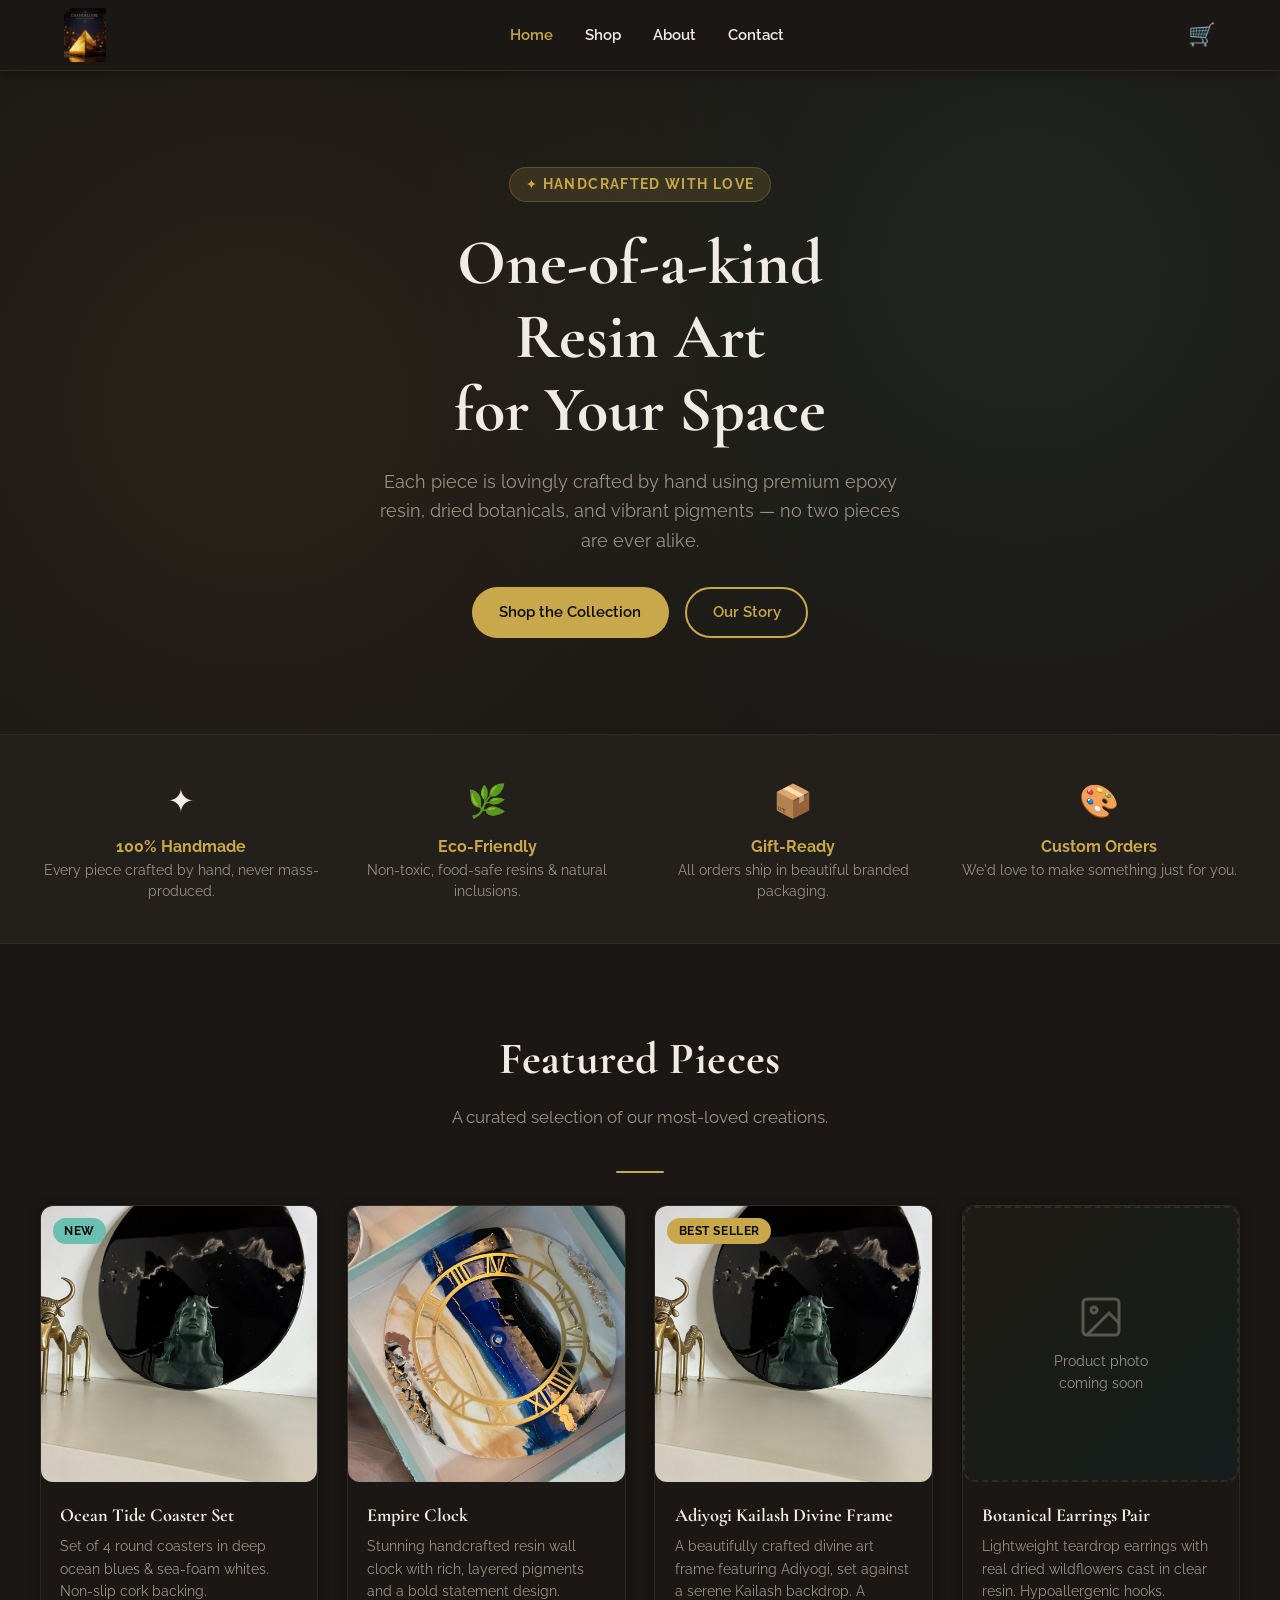
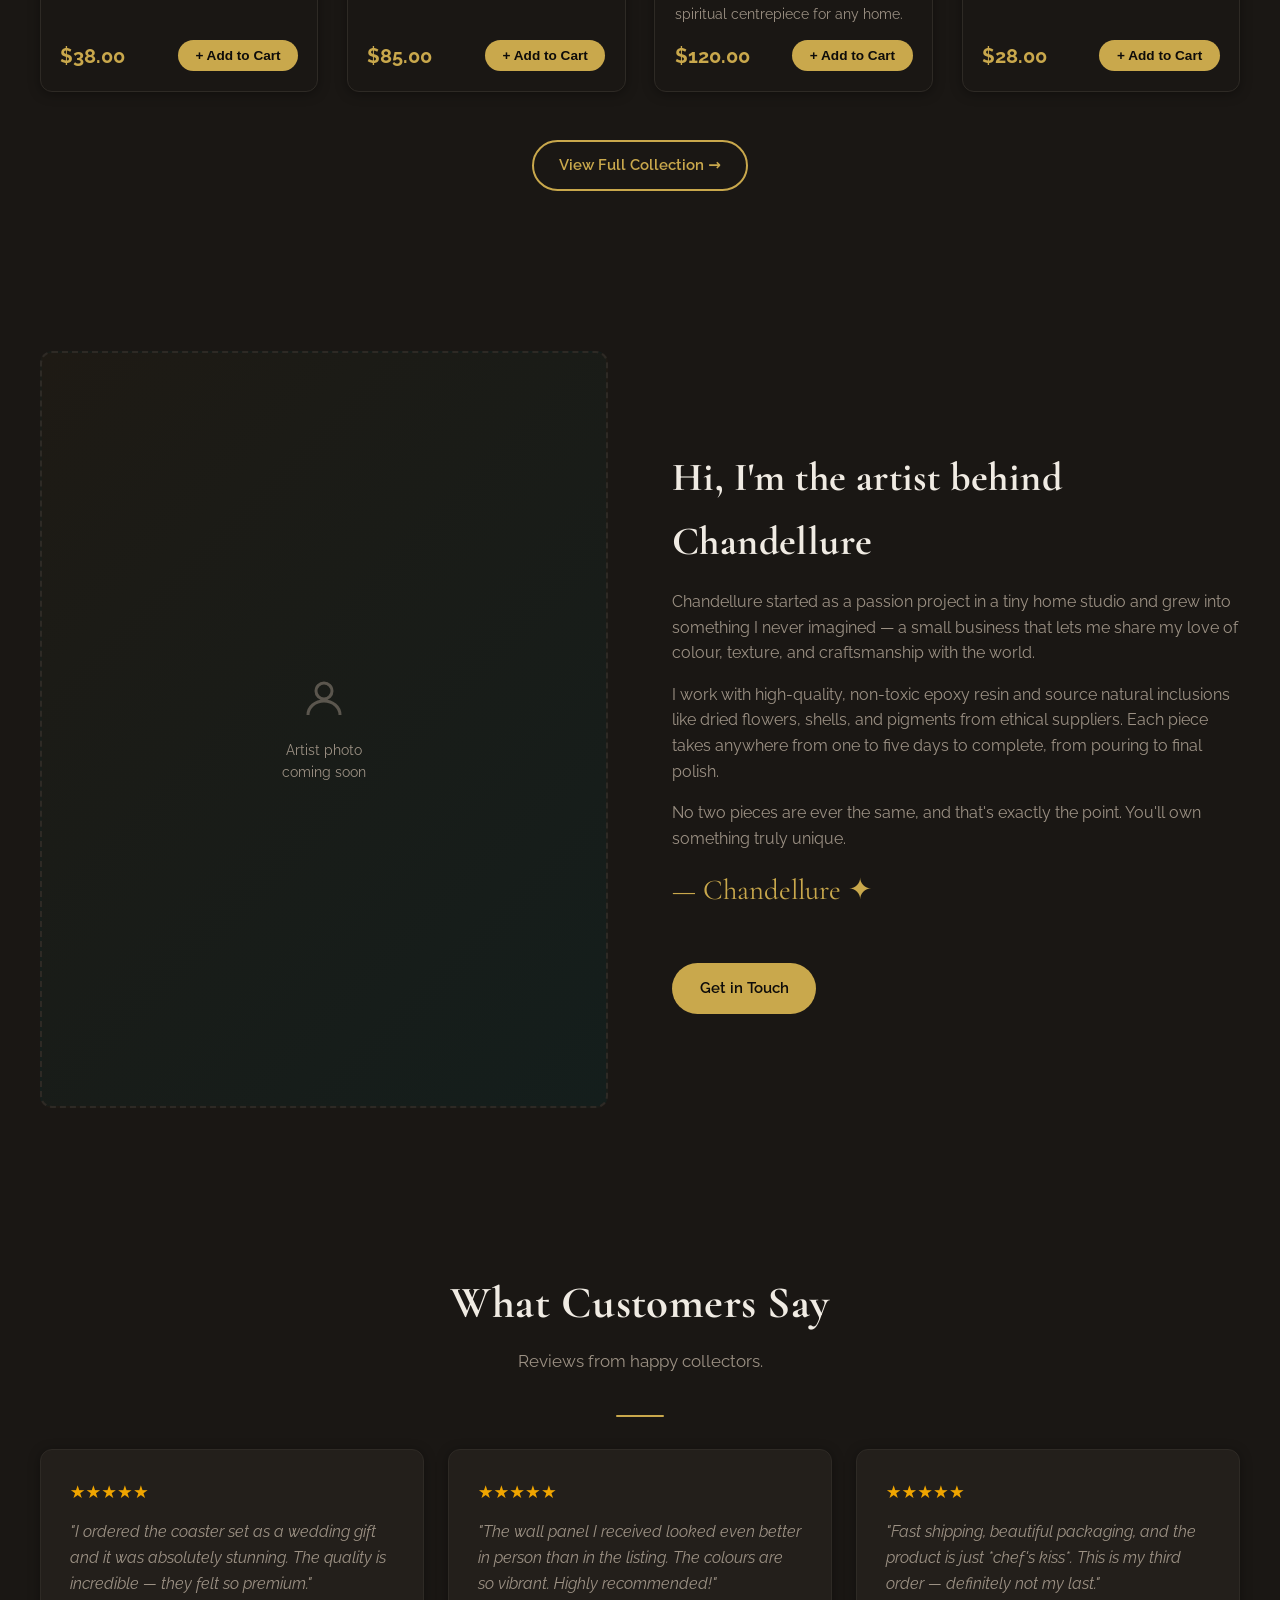
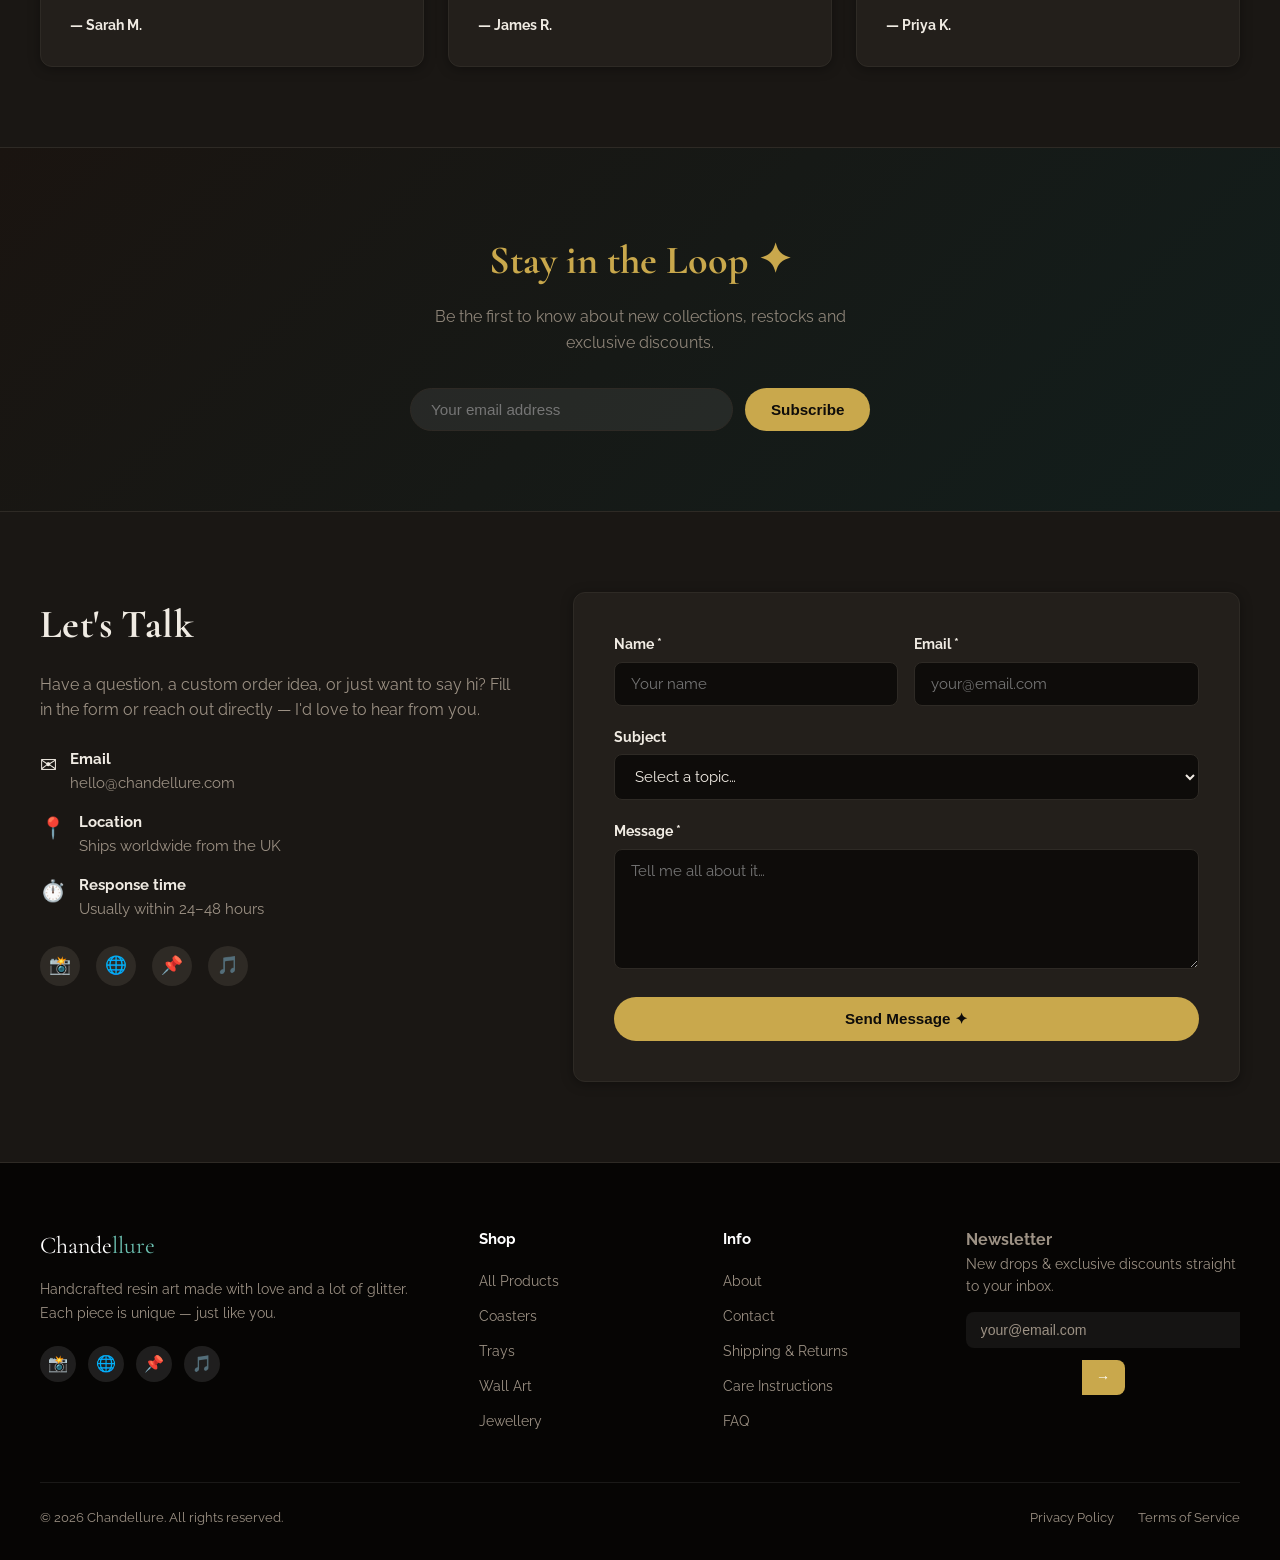
==== commit 1aa674ff: "Transform theme to dark wood/resin art aesthetic with gold accents Co-authored-by: AtulAneja <931174" ====
--- a/index.html
+++ b/index.html
@@ -7,7 +7,7 @@
   <meta name="description" content="Unique handcrafted resin art pieces – coasters, trays, jewellery holders, wall art and more. Shop Chandellure." />
   <link rel="preconnect" href="https://fonts.googleapis.com" />
   <link rel="preconnect" href="https://fonts.gstatic.com" crossorigin />
-  <link href="https://fonts.googleapis.com/css2?family=Playfair+Display:wght@400;700&family=Lato:wght@400;700&display=swap" rel="stylesheet" />
+  <link href="https://fonts.googleapis.com/css2?family=Cormorant+Garamond:wght@400;600;700&family=Raleway:wght@400;600;700&display=swap" rel="stylesheet" />
   <link rel="stylesheet" href="css/style.css" />
 </head>
 <body>
@@ -180,7 +180,7 @@
 </section>
 
 <!-- ═══════════════ ABOUT ═══════════════ -->
-<section id="about" style="background:#f7f0ea">
+<section id="about" style="background:var(--color-surface)">
   <div class="container">
     <div class="about-grid">
       <div class="about-img">
--- a/css/style.css
+++ b/css/style.css
@@ -6,21 +6,22 @@
 *, *::before, *::after { box-sizing: border-box; margin: 0; padding: 0; }
 
 :root {
-  --color-bg:         #fdf8f4;
-  --color-surface:    #ffffff;
-  --color-primary:    #c47b5a;
-  --color-primary-dk: #a45e3f;
-  --color-accent:     #8e6f9e;
-  --color-text:       #2e2e2e;
-  --color-text-light: #7a7a7a;
-  --color-border:     #e8ddd5;
+  --color-bg:         #0e0c0a;
+  --color-surface:    #1a1714;
+  --color-surface-2:  #231f1b;
+  --color-primary:    #c9a84c;
+  --color-primary-dk: #a8883a;
+  --color-accent:     #6bbfb0;
+  --color-text:       #f0ebe3;
+  --color-text-light: #9c9184;
+  --color-border:     #2e2a25;
   --radius:           12px;
-  --shadow-sm:        0 2px 8px rgba(0,0,0,.08);
-  --shadow-md:        0 6px 24px rgba(0,0,0,.12);
+  --shadow-sm:        0 2px 12px rgba(0,0,0,.35);
+  --shadow-md:        0 8px 32px rgba(0,0,0,.50);
   --transition:       .25s ease;
   --max-width:        1200px;
-  --font-heading:     'Playfair Display', Georgia, serif;
-  --font-body:        'Lato', system-ui, sans-serif;
+  --font-heading:     'Cormorant Garamond', 'Playfair Display', Georgia, serif;
+  --font-body:        'Raleway', 'Lato', system-ui, sans-serif;
 }
 
 html { scroll-behavior: smooth; }
@@ -42,6 +43,7 @@
   font-size: clamp(1.8rem, 4vw, 2.8rem);
   color: var(--color-text);
   margin-bottom: .5rem;
+  letter-spacing: .01em;
 }
 
 .section-subtitle {
@@ -50,7 +52,20 @@
   margin-bottom: 2.5rem;
 }
 
-.section-header { text-align: center; margin-bottom: 2rem; }
+.section-header {
+  text-align: center;
+  margin-bottom: 2rem;
+}
+
+.section-header::after {
+  content: '';
+  display: block;
+  width: 48px;
+  height: 2px;
+  background: var(--color-primary);
+  margin: 1rem auto 0;
+  border-radius: 2px;
+}
 
 /* ---------- Buttons ---------- */
 .btn {
@@ -69,7 +84,7 @@
 
 .btn-primary {
   background: var(--color-primary);
-  color: #fff;
+  color: #0e0c0a;
 }
 .btn-primary:hover { background: var(--color-primary-dk); }
 
@@ -82,9 +97,9 @@
 
 .btn-accent {
   background: var(--color-accent);
-  color: #fff;
-}
-.btn-accent:hover { background: #7a5e8a; }
+  color: #0e0c0a;
+}
+.btn-accent:hover { background: #56a899; }
 
 /* ---------- Navigation ---------- */
 .navbar {
@@ -203,8 +218,8 @@
 
 /* ---------- Hero ---------- */
 .hero {
-  background: linear-gradient(135deg, #f5ece4 0%, #e8daf2 50%, #f0e6dd 100%);
-  padding: 5rem 1.5rem;
+  background: linear-gradient(160deg, #1a1410 0%, #0e0c0a 45%, #121a18 100%);
+  padding: 6rem 1.5rem;
   text-align: center;
   position: relative;
   overflow: hidden;
@@ -215,8 +230,8 @@
   position: absolute;
   inset: 0;
   background:
-    radial-gradient(circle at 20% 50%, rgba(196,123,90,.15) 0%, transparent 50%),
-    radial-gradient(circle at 80% 30%, rgba(142,111,158,.15) 0%, transparent 50%);
+    radial-gradient(circle at 20% 50%, rgba(201,168,76,.08) 0%, transparent 55%),
+    radial-gradient(circle at 80% 30%, rgba(107,191,176,.08) 0%, transparent 55%);
 }
 
 .hero-inner {
@@ -227,15 +242,16 @@
 
 .hero-badge {
   display: inline-block;
-  background: rgba(196,123,90,.15);
+  background: rgba(201,168,76,.15);
   color: var(--color-primary);
   font-size: .85rem;
   font-weight: 700;
-  letter-spacing: .08em;
+  letter-spacing: .1em;
   text-transform: uppercase;
   padding: .35rem 1rem;
   border-radius: 50px;
   margin-bottom: 1.5rem;
+  border: 1px solid rgba(201,168,76,.25);
 }
 
 .hero h1 {
@@ -257,6 +273,7 @@
 
 /* ---------- Sections ---------- */
 section { padding: 5rem 1.5rem; }
+section:nth-child(even) { background: var(--color-surface); }
 
 .container { max-width: var(--max-width); margin: 0 auto; }
 
@@ -264,7 +281,7 @@
 .img-placeholder {
   width: 100%;
   aspect-ratio: 1;
-  background: linear-gradient(135deg, #f0e4da 0%, #e4d5ec 100%);
+  background: linear-gradient(135deg, #1e1a14 0%, #141e1c 100%);
   border-radius: var(--radius);
   display: flex;
   flex-direction: column;
@@ -306,13 +323,15 @@
   border-radius: var(--radius);
   overflow: hidden;
   box-shadow: var(--shadow-sm);
-  transition: transform var(--transition), box-shadow var(--transition);
+  border: 1px solid var(--color-border);
+  transition: transform var(--transition), box-shadow var(--transition), border-color var(--transition);
   display: flex;
   flex-direction: column;
 }
 .product-card:hover {
   transform: translateY(-4px);
   box-shadow: var(--shadow-md);
+  border-color: rgba(201,168,76,.35);
 }
 
 .product-img-wrap {
@@ -325,7 +344,7 @@
   top: 12px;
   left: 12px;
   background: var(--color-primary);
-  color: #fff;
+  color: #0e0c0a;
   font-size: .72rem;
   font-weight: 700;
   letter-spacing: .05em;
@@ -334,8 +353,8 @@
   border-radius: 50px;
   z-index: 1;
 }
-.product-badge.new { background: var(--color-accent); }
-.product-badge.sold-out { background: #aaa; }
+.product-badge.new { background: var(--color-accent); color: #0e0c0a; }
+.product-badge.sold-out { background: #aaa; color: #0e0c0a; }
 
 .product-info { padding: 1.2rem; flex: 1; display: flex; flex-direction: column; }
 
@@ -368,12 +387,12 @@
 
 .add-to-cart-btn {
   background: var(--color-primary);
-  color: #fff;
+  color: #0e0c0a;
   border: none;
   border-radius: 50px;
   padding: .5rem 1.1rem;
   font-size: .85rem;
-  font-weight: 600;
+  font-weight: 700;
   cursor: pointer;
   transition: background var(--transition), transform .15s;
   display: flex;
@@ -386,9 +405,11 @@
 
 /* ---------- Features strip ---------- */
 .features-strip {
-  background: var(--color-primary);
-  color: #fff;
+  background: var(--color-surface-2);
+  color: var(--color-text);
   padding: 2.5rem 1.5rem;
+  border-top: 1px solid var(--color-border);
+  border-bottom: 1px solid var(--color-border);
 }
 
 .features-grid {
@@ -400,8 +421,8 @@
   text-align: center;
 }
 
-.feature-item h3 { font-size: 1rem; font-weight: 700; margin-top: .5rem; }
-.feature-item p { font-size: .85rem; opacity: .85; }
+.feature-item h3 { font-size: 1rem; font-weight: 700; margin-top: .5rem; color: var(--color-primary); }
+.feature-item p { font-size: .85rem; color: var(--color-text-light); }
 .feature-icon { font-size: 2rem; }
 
 /* ---------- About ---------- */
@@ -431,7 +452,7 @@
 }
 
 /* ---------- Testimonials ---------- */
-.testimonials { background: #f7f0ea; }
+.testimonials { background: var(--color-surface); }
 
 .testimonials-grid {
   display: grid;
@@ -440,10 +461,11 @@
 }
 
 .testimonial-card {
-  background: var(--color-surface);
+  background: var(--color-surface-2);
   border-radius: var(--radius);
   padding: 1.8rem;
   box-shadow: var(--shadow-sm);
+  border: 1px solid var(--color-border);
 }
 
 .stars { color: #f0a500; font-size: 1.1rem; margin-bottom: .8rem; }
@@ -461,14 +483,16 @@
 
 /* ---------- Newsletter ---------- */
 .newsletter {
-  background: linear-gradient(135deg, var(--color-primary) 0%, var(--color-accent) 100%);
-  color: #fff;
+  background: linear-gradient(135deg, #1a1410 0%, #121e1c 100%);
+  color: var(--color-text);
   text-align: center;
   padding: 5rem 1.5rem;
-}
-
-.newsletter h2 { font-family: var(--font-heading); font-size: clamp(1.8rem, 4vw, 2.5rem); margin-bottom: .75rem; }
-.newsletter p { opacity: .9; margin-bottom: 2rem; max-width: 480px; margin-left: auto; margin-right: auto; }
+  border-top: 1px solid var(--color-border);
+  border-bottom: 1px solid var(--color-border);
+}
+
+.newsletter h2 { font-family: var(--font-heading); font-size: clamp(1.8rem, 4vw, 2.5rem); margin-bottom: .75rem; color: var(--color-primary); }
+.newsletter p { opacity: .9; margin-bottom: 2rem; max-width: 480px; margin-left: auto; margin-right: auto; color: var(--color-text-light); }
 
 .newsletter-form {
   display: flex;
@@ -484,14 +508,16 @@
   min-width: 220px;
   padding: .75rem 1.25rem;
   border-radius: 50px;
-  border: none;
+  border: 1px solid var(--color-border);
   font-size: .95rem;
   outline: none;
+  background: rgba(255,255,255,.07);
+  color: var(--color-text);
 }
 
 .newsletter-form button {
-  background: var(--color-text);
-  color: #fff;
+  background: var(--color-primary);
+  color: #0e0c0a;
   border: none;
   padding: .75rem 1.6rem;
   border-radius: 50px;
@@ -539,10 +565,11 @@
 .social-link:hover { background: var(--color-primary); color: #fff; }
 
 .contact-form {
-  background: var(--color-surface);
+  background: var(--color-surface-2);
   padding: 2.5rem;
   border-radius: var(--radius);
   box-shadow: var(--shadow-sm);
+  border: 1px solid var(--color-border);
 }
 
 .form-group { margin-bottom: 1.25rem; }
@@ -577,9 +604,10 @@
 
 /* ---------- Footer ---------- */
 .footer {
-  background: #1e1a18;
-  color: #c8bfb8;
+  background: #060504;
+  color: var(--color-text-light);
   padding: 4rem 1.5rem 2rem;
+  border-top: 1px solid var(--color-border);
 }
 
 .footer-grid {
@@ -611,7 +639,7 @@
 
 .footer-col h4 { color: #fff; font-size: .95rem; font-weight: 700; margin-bottom: 1rem; }
 .footer-col ul { display: flex; flex-direction: column; gap: .6rem; }
-.footer-col ul a { font-size: .88rem; color: #c8bfb8; transition: color var(--transition); }
+.footer-col ul a { font-size: .88rem; color: var(--color-text-light); transition: color var(--transition); }
 .footer-col ul a:hover { color: var(--color-primary); }
 
 .footer-newsletter p { font-size: .88rem; margin-bottom: .9rem; }
@@ -622,11 +650,11 @@
   border-radius: 8px 0 0 8px;
   border: none;
   font-size: .88rem;
-  background: rgba(255,255,255,.1);
-  color: #fff;
+  background: rgba(255,255,255,.06);
+  color: var(--color-text);
   outline: none;
 }
-.footer-newsletter-form input::placeholder { color: #9a9490; }
+.footer-newsletter-form input::placeholder { color: var(--color-text-light); }
 .footer-newsletter-form button {
   padding: .6rem .9rem;
   background: var(--color-primary);
@@ -654,7 +682,7 @@
 }
 
 .footer-bottom-links { display: flex; gap: 1.5rem; }
-.footer-bottom-links a { color: #c8bfb8; transition: color var(--transition); }
+.footer-bottom-links a { color: var(--color-text-light); transition: color var(--transition); }
 .footer-bottom-links a:hover { color: var(--color-primary); }
 
 /* ---------- Cart Page ---------- */
@@ -721,6 +749,7 @@
   border-radius: var(--radius);
   padding: 2rem;
   box-shadow: var(--shadow-sm);
+  border: 1px solid var(--color-border);
   position: sticky;
   top: 90px;
 }
@@ -744,11 +773,12 @@
 
 /* ---------- Page Header ---------- */
 .page-header {
-  background: linear-gradient(135deg, #f5ece4 0%, #e8daf2 100%);
+  background: linear-gradient(135deg, #1a1410 0%, #121e1c 100%);
   padding: 3.5rem 1.5rem;
   text-align: center;
-}
-.page-header h1 { font-family: var(--font-heading); font-size: clamp(2rem, 5vw, 3rem); }
+  border-bottom: 1px solid var(--color-border);
+}
+.page-header h1 { font-family: var(--font-heading); font-size: clamp(2rem, 5vw, 3rem); color: var(--color-text); }
 .page-header p { color: var(--color-text-light); margin-top: .5rem; }
 
 /* ---------- Shop Filters ---------- */
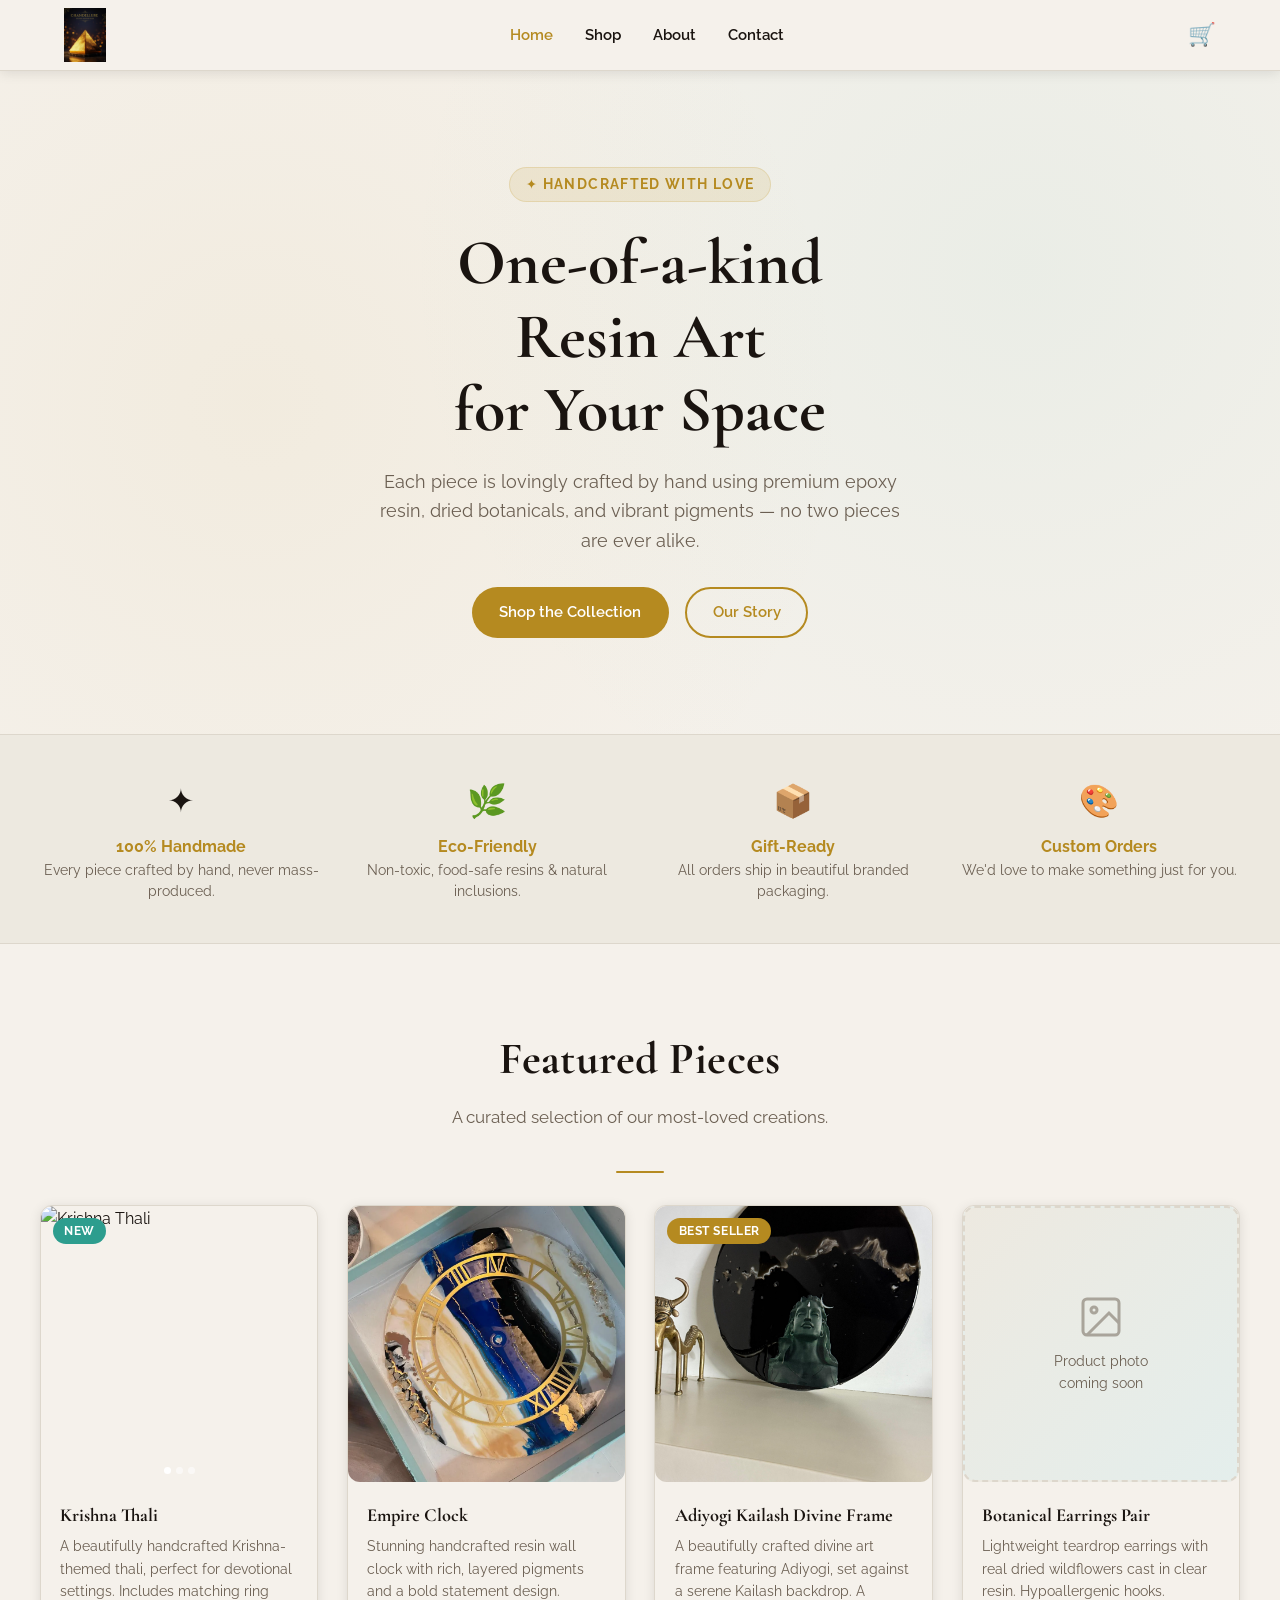
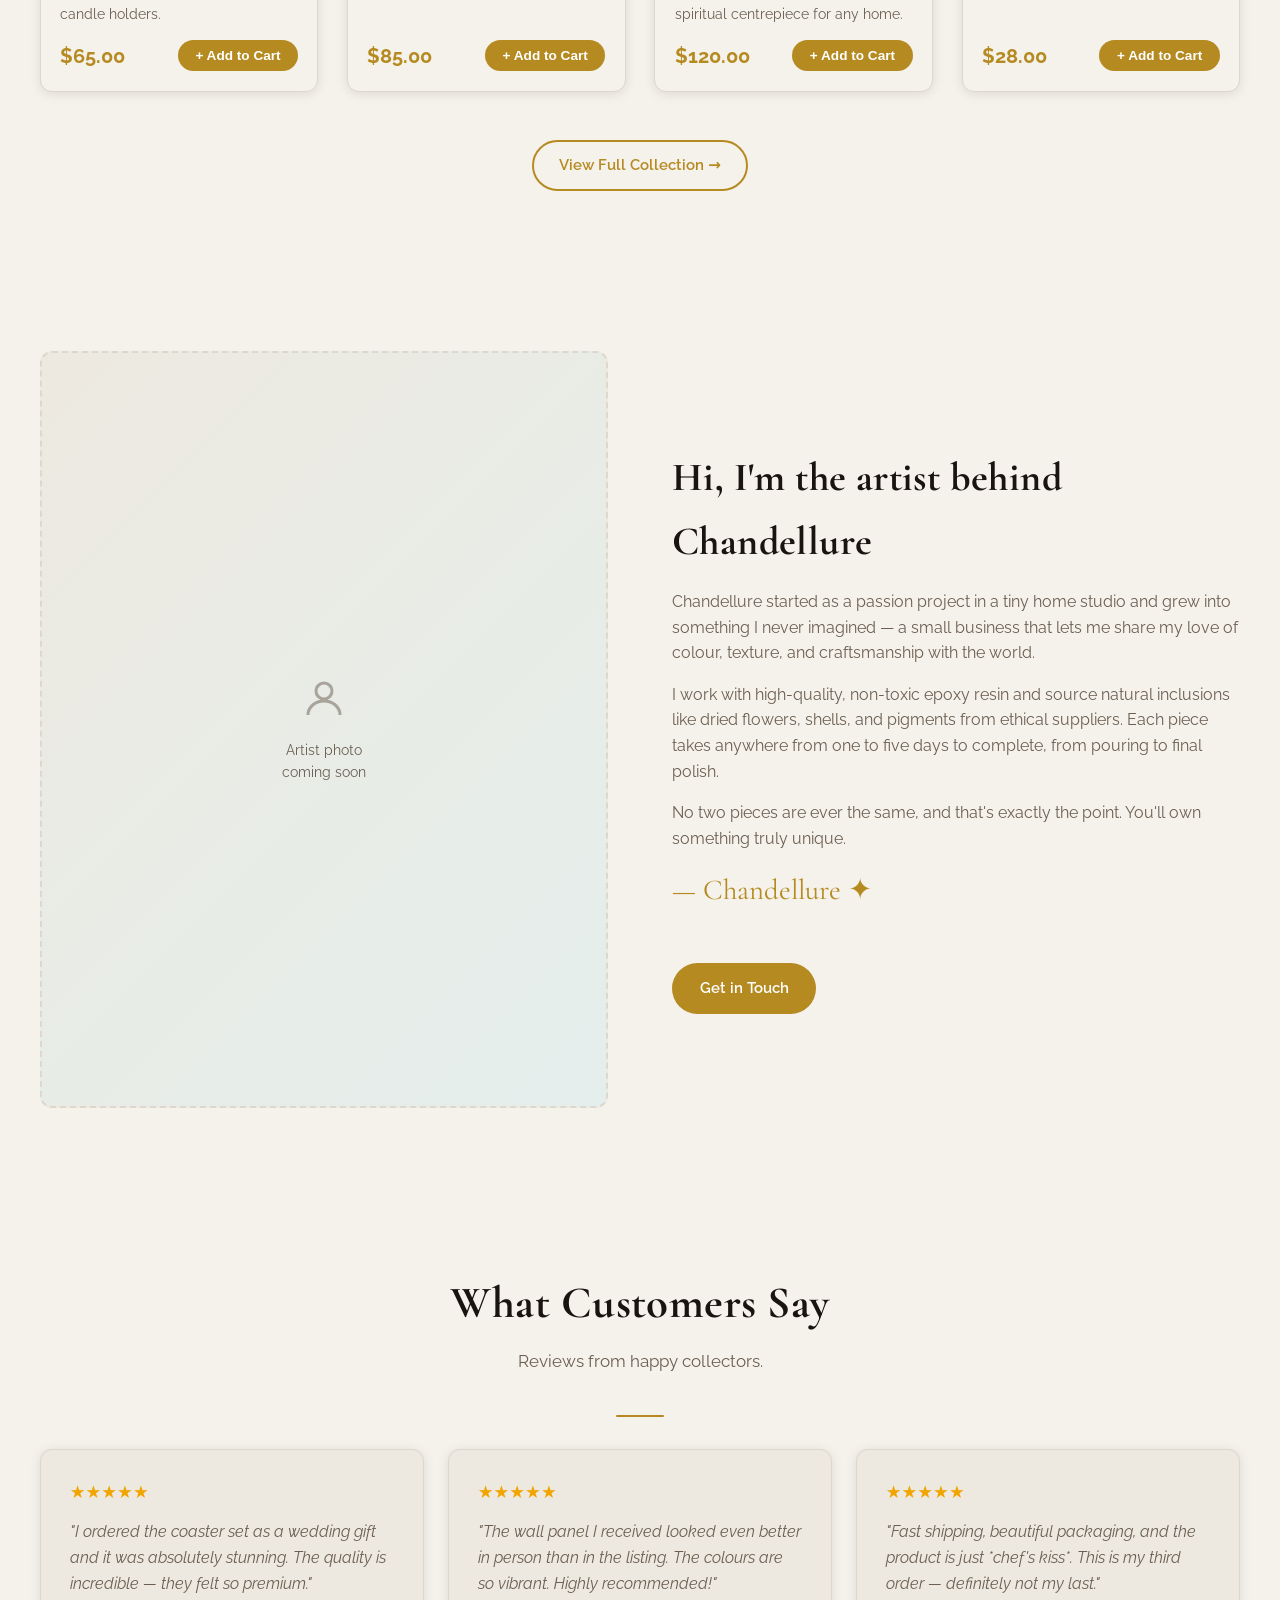
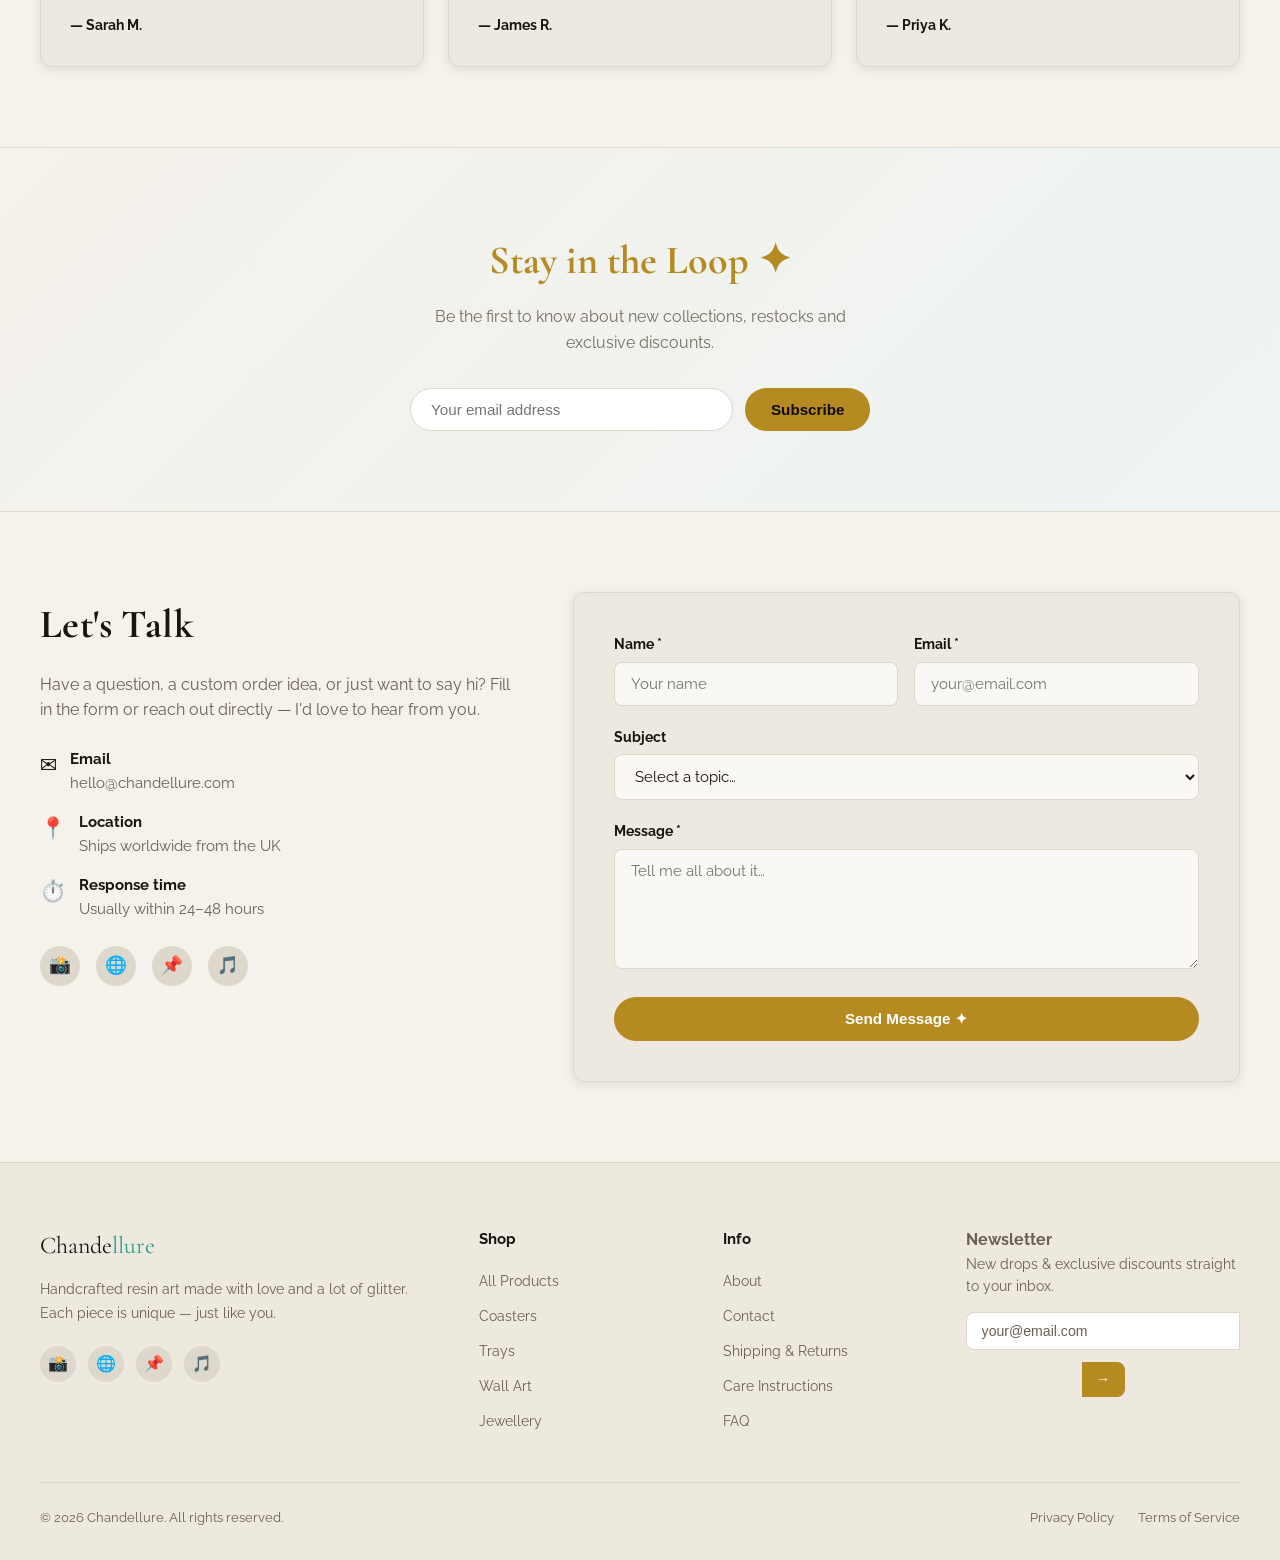
==== commit be530e01: "Light theme, product media carousel, folder-based image paths Co-authored-by: AtulAneja <9311745+Atu" ====
--- a/index.html
+++ b/index.html
@@ -95,18 +95,27 @@
     <div class="products-grid">
 
       <!-- Product 1 -->
-      <article class="product-card" data-category="coasters" data-price="38" data-order="1">
+      <article class="product-card" data-category="devotional" data-price="65" data-order="1">
         <div class="product-img-wrap">
           <span class="product-badge new">New</span>
-          <img src="images/5E6A4AEE-7713-4270-9788-A745789F2101.jpg" alt="Ocean Tide Coaster Set" class="product-img">
+          <div class="product-media-carousel">
+            <img src="images/Krishna%20Thali/Krishna%20Thali.jpg" alt="Krishna Thali" class="product-media active">
+            <img src="images/Krishna%20Thali/Krishna%20Thali%20%2B%20Ring%20Candle%20Holders.jpg" alt="Krishna Thali with Ring Candle Holders" class="product-media">
+            <video src="images/Krishna%20Thali/Krishna%20Thali%20Video.MOV" class="product-media" muted playsinline aria-label="Krishna Thali product video"></video>
+            <div class="carousel-dots">
+              <span class="dot active"></span>
+              <span class="dot"></span>
+              <span class="dot"></span>
+            </div>
+          </div>
         </div>
         <div class="product-info">
-          <h3 class="product-name">Ocean Tide Coaster Set</h3>
-          <p class="product-desc">Set of 4 round coasters in deep ocean blues & sea-foam whites. Non-slip cork backing.</p>
+          <h3 class="product-name">Krishna Thali</h3>
+          <p class="product-desc">A beautifully handcrafted Krishna-themed thali, perfect for devotional settings. Includes matching ring candle holders.</p>
           <div class="product-footer">
-            <span class="product-price">$38.00</span>
+            <span class="product-price">$65.00</span>
             <button class="add-to-cart-btn"
-              data-id="coaster-ocean" data-name="Ocean Tide Coaster Set" data-price="38.00">
+              data-id="krishna-thali" data-name="Krishna Thali" data-price="65.00">
               + Add to Cart
             </button>
           </div>
@@ -116,7 +125,7 @@
       <!-- Product 2 -->
       <article class="product-card" data-category="wall-art" data-price="85" data-order="2">
         <div class="product-img-wrap">
-          <img src="images/Empire%20Clock.webp" alt="Empire Clock" class="product-img">
+          <img src="images/Empire%20Clock%20/Empire%20Clock.webp" alt="Empire Clock" class="product-img">
         </div>
         <div class="product-info">
           <h3 class="product-name">Empire Clock</h3>
@@ -135,7 +144,7 @@
       <article class="product-card" data-category="wall-art" data-price="120" data-order="3">
         <div class="product-img-wrap">
           <span class="product-badge">Best Seller</span>
-          <img src="images/Adiyogi%20Kailash%20Divine%20Frame.jpg" alt="Adiyogi Kailash Divine Frame" class="product-img">
+          <img src="images/Adiyogi%20Kailash%20Divine%20Frame/Adiyogi%20Kailash%20Divine%20Frame.jpg" alt="Adiyogi Kailash Divine Frame" class="product-img">
         </div>
         <div class="product-info">
           <h3 class="product-name">Adiyogi Kailash Divine Frame</h3>
--- a/css/style.css
+++ b/css/style.css
@@ -6,18 +6,18 @@
 *, *::before, *::after { box-sizing: border-box; margin: 0; padding: 0; }
 
 :root {
-  --color-bg:         #0e0c0a;
-  --color-surface:    #1a1714;
-  --color-surface-2:  #231f1b;
-  --color-primary:    #c9a84c;
-  --color-primary-dk: #a8883a;
-  --color-accent:     #6bbfb0;
-  --color-text:       #f0ebe3;
-  --color-text-light: #9c9184;
-  --color-border:     #2e2a25;
+  --color-bg:         #faf8f5;
+  --color-surface:    #f5f1eb;
+  --color-surface-2:  #ede9e0;
+  --color-primary:    #b58a20;
+  --color-primary-dk: #956f18;
+  --color-accent:     #2d9d8e;
+  --color-text:       #1a1410;
+  --color-text-light: #6b5f52;
+  --color-border:     #ddd7cc;
   --radius:           12px;
-  --shadow-sm:        0 2px 12px rgba(0,0,0,.35);
-  --shadow-md:        0 8px 32px rgba(0,0,0,.50);
+  --shadow-sm:        0 2px 12px rgba(0,0,0,.10);
+  --shadow-md:        0 8px 32px rgba(0,0,0,.18);
   --transition:       .25s ease;
   --max-width:        1200px;
   --font-heading:     'Cormorant Garamond', 'Playfair Display', Georgia, serif;
@@ -84,7 +84,7 @@
 
 .btn-primary {
   background: var(--color-primary);
-  color: #0e0c0a;
+  color: #fff;
 }
 .btn-primary:hover { background: var(--color-primary-dk); }
 
@@ -93,11 +93,11 @@
   border-color: var(--color-primary);
   color: var(--color-primary);
 }
-.btn-outline:hover { background: var(--color-primary); color: #fff; }
+.btn-outline:hover { background: var(--color-primary); color: #0e0c0a; }
 
 .btn-accent {
   background: var(--color-accent);
-  color: #0e0c0a;
+  color: #fff;
 }
 .btn-accent:hover { background: #56a899; }
 
@@ -218,7 +218,7 @@
 
 /* ---------- Hero ---------- */
 .hero {
-  background: linear-gradient(160deg, #1a1410 0%, #0e0c0a 45%, #121a18 100%);
+  background: linear-gradient(160deg, #f5f1eb 0%, #faf8f5 45%, #eef4f3 100%);
   padding: 6rem 1.5rem;
   text-align: center;
   position: relative;
@@ -281,7 +281,7 @@
 .img-placeholder {
   width: 100%;
   aspect-ratio: 1;
-  background: linear-gradient(135deg, #1e1a14 0%, #141e1c 100%);
+  background: linear-gradient(135deg, #ede9e0 0%, #e4eeec 100%);
   border-radius: var(--radius);
   display: flex;
   flex-direction: column;
@@ -344,7 +344,7 @@
   top: 12px;
   left: 12px;
   background: var(--color-primary);
-  color: #0e0c0a;
+  color: #fff;
   font-size: .72rem;
   font-weight: 700;
   letter-spacing: .05em;
@@ -353,8 +353,8 @@
   border-radius: 50px;
   z-index: 1;
 }
-.product-badge.new { background: var(--color-accent); color: #0e0c0a; }
-.product-badge.sold-out { background: #aaa; color: #0e0c0a; }
+.product-badge.new { background: var(--color-accent); color: #fff; }
+.product-badge.sold-out { background: #aaa; color: #fff; }
 
 .product-info { padding: 1.2rem; flex: 1; display: flex; flex-direction: column; }
 
@@ -387,7 +387,7 @@
 
 .add-to-cart-btn {
   background: var(--color-primary);
-  color: #0e0c0a;
+  color: #fff;
   border: none;
   border-radius: 50px;
   padding: .5rem 1.1rem;
@@ -483,7 +483,7 @@
 
 /* ---------- Newsletter ---------- */
 .newsletter {
-  background: linear-gradient(135deg, #1a1410 0%, #121e1c 100%);
+  background: linear-gradient(135deg, #f5f1eb 0%, #edf4f2 100%);
   color: var(--color-text);
   text-align: center;
   padding: 5rem 1.5rem;
@@ -511,7 +511,7 @@
   border: 1px solid var(--color-border);
   font-size: .95rem;
   outline: none;
-  background: rgba(255,255,255,.07);
+  background: #fff;
   color: var(--color-text);
 }
 
@@ -604,7 +604,7 @@
 
 /* ---------- Footer ---------- */
 .footer {
-  background: #060504;
+  background: #ede9df;
   color: var(--color-text-light);
   padding: 4rem 1.5rem 2rem;
   border-top: 1px solid var(--color-border);
@@ -619,7 +619,7 @@
   margin-bottom: 3rem;
 }
 
-.footer-brand { font-family: var(--font-heading); font-size: 1.5rem; color: #fff; margin-bottom: .75rem; }
+.footer-brand { font-family: var(--font-heading); font-size: 1.5rem; color: var(--color-text); margin-bottom: .75rem; }
 .footer-brand span { color: var(--color-accent); }
 .footer-desc { font-size: .88rem; line-height: 1.7; margin-bottom: 1.25rem; }
 .footer-social { display: flex; gap: .75rem; }
@@ -627,17 +627,17 @@
   width: 36px;
   height: 36px;
   border-radius: 50%;
-  background: rgba(255,255,255,.1);
+  background: var(--color-border);
   display: flex;
   align-items: center;
   justify-content: center;
   font-size: 1rem;
-  color: #fff;
+  color: var(--color-text);
   transition: background var(--transition);
 }
 .footer-social a:hover { background: var(--color-primary); }
 
-.footer-col h4 { color: #fff; font-size: .95rem; font-weight: 700; margin-bottom: 1rem; }
+.footer-col h4 { color: var(--color-text); font-size: .95rem; font-weight: 700; margin-bottom: 1rem; }
 .footer-col ul { display: flex; flex-direction: column; gap: .6rem; }
 .footer-col ul a { font-size: .88rem; color: var(--color-text-light); transition: color var(--transition); }
 .footer-col ul a:hover { color: var(--color-primary); }
@@ -648,9 +648,9 @@
   flex: 1;
   padding: .6rem .9rem;
   border-radius: 8px 0 0 8px;
-  border: none;
+  border: 1px solid var(--color-border);
   font-size: .88rem;
-  background: rgba(255,255,255,.06);
+  background: #fff;
   color: var(--color-text);
   outline: none;
 }
@@ -671,7 +671,7 @@
 .footer-bottom {
   max-width: var(--max-width);
   margin: 0 auto;
-  border-top: 1px solid rgba(255,255,255,.08);
+  border-top: 1px solid var(--color-border);
   padding-top: 1.5rem;
   display: flex;
   align-items: center;
@@ -773,7 +773,7 @@
 
 /* ---------- Page Header ---------- */
 .page-header {
-  background: linear-gradient(135deg, #1a1410 0%, #121e1c 100%);
+  background: linear-gradient(135deg, #f5f1eb 0%, #edf4f2 100%);
   padding: 3.5rem 1.5rem;
   text-align: center;
   border-bottom: 1px solid var(--color-border);
@@ -826,7 +826,7 @@
   position: fixed;
   bottom: 2rem;
   right: 2rem;
-  background: #1e1a18;
+  background: #1a1410;
   color: #fff;
   padding: .85rem 1.5rem;
   border-radius: var(--radius);
@@ -841,6 +841,48 @@
 .toast.show { transform: translateY(0); opacity: 1; }
 .toast.success::before { content: '✓  '; color: #4caf50; }
 
+/* ---------- Product Media Carousel ---------- */
+.product-media-carousel {
+  position: relative;
+  overflow: hidden;
+  border-radius: var(--radius);
+}
+
+.product-media {
+  width: 100%;
+  aspect-ratio: 1;
+  object-fit: cover;
+  display: none;
+  border-radius: var(--radius);
+}
+
+.product-media.active {
+  display: block;
+}
+
+.carousel-dots {
+  position: absolute;
+  bottom: 8px;
+  left: 0;
+  right: 0;
+  display: flex;
+  justify-content: center;
+  gap: 5px;
+  z-index: 2;
+}
+
+.dot {
+  width: 7px;
+  height: 7px;
+  border-radius: 50%;
+  background: rgba(255,255,255,.55);
+  transition: background var(--transition);
+}
+
+.dot.active {
+  background: #fff;
+}
+
 /* ---------- Responsive ---------- */
 @media (max-width: 900px) {
   .about-grid { grid-template-columns: 1fr; }
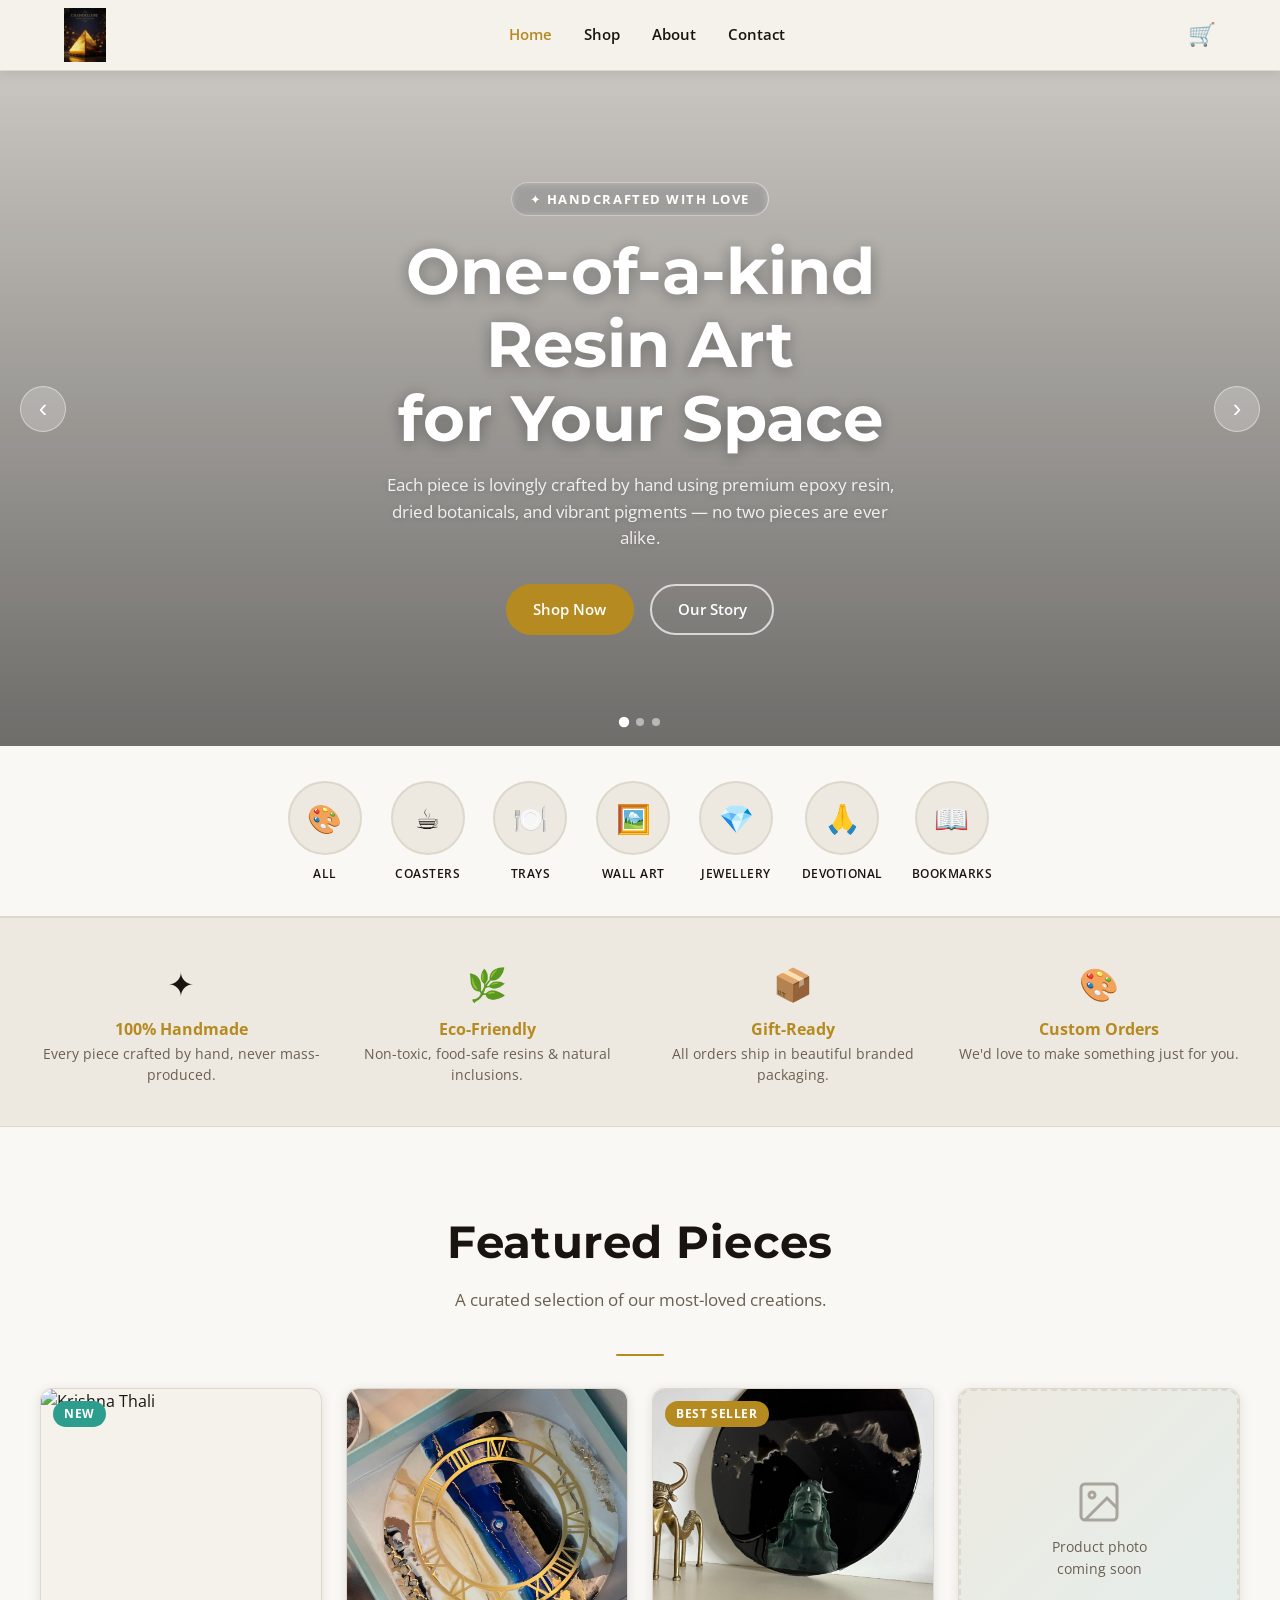
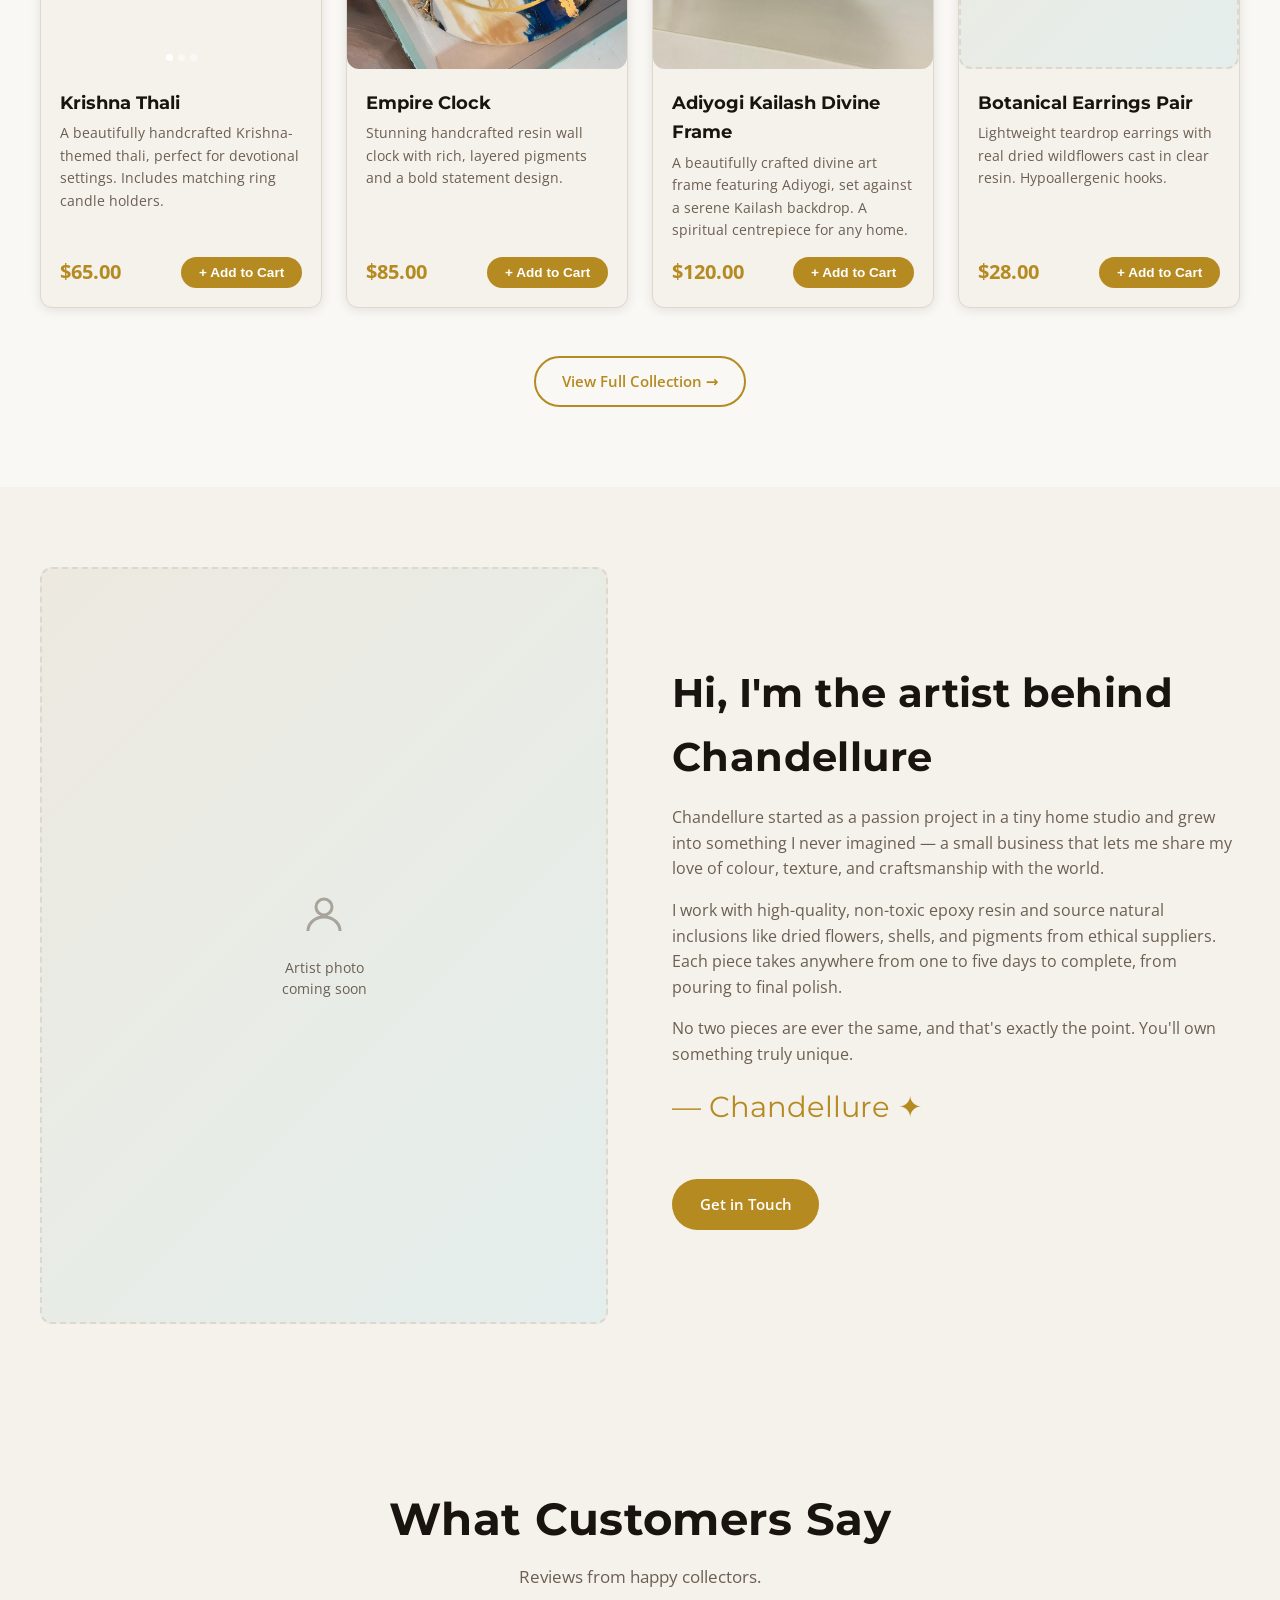
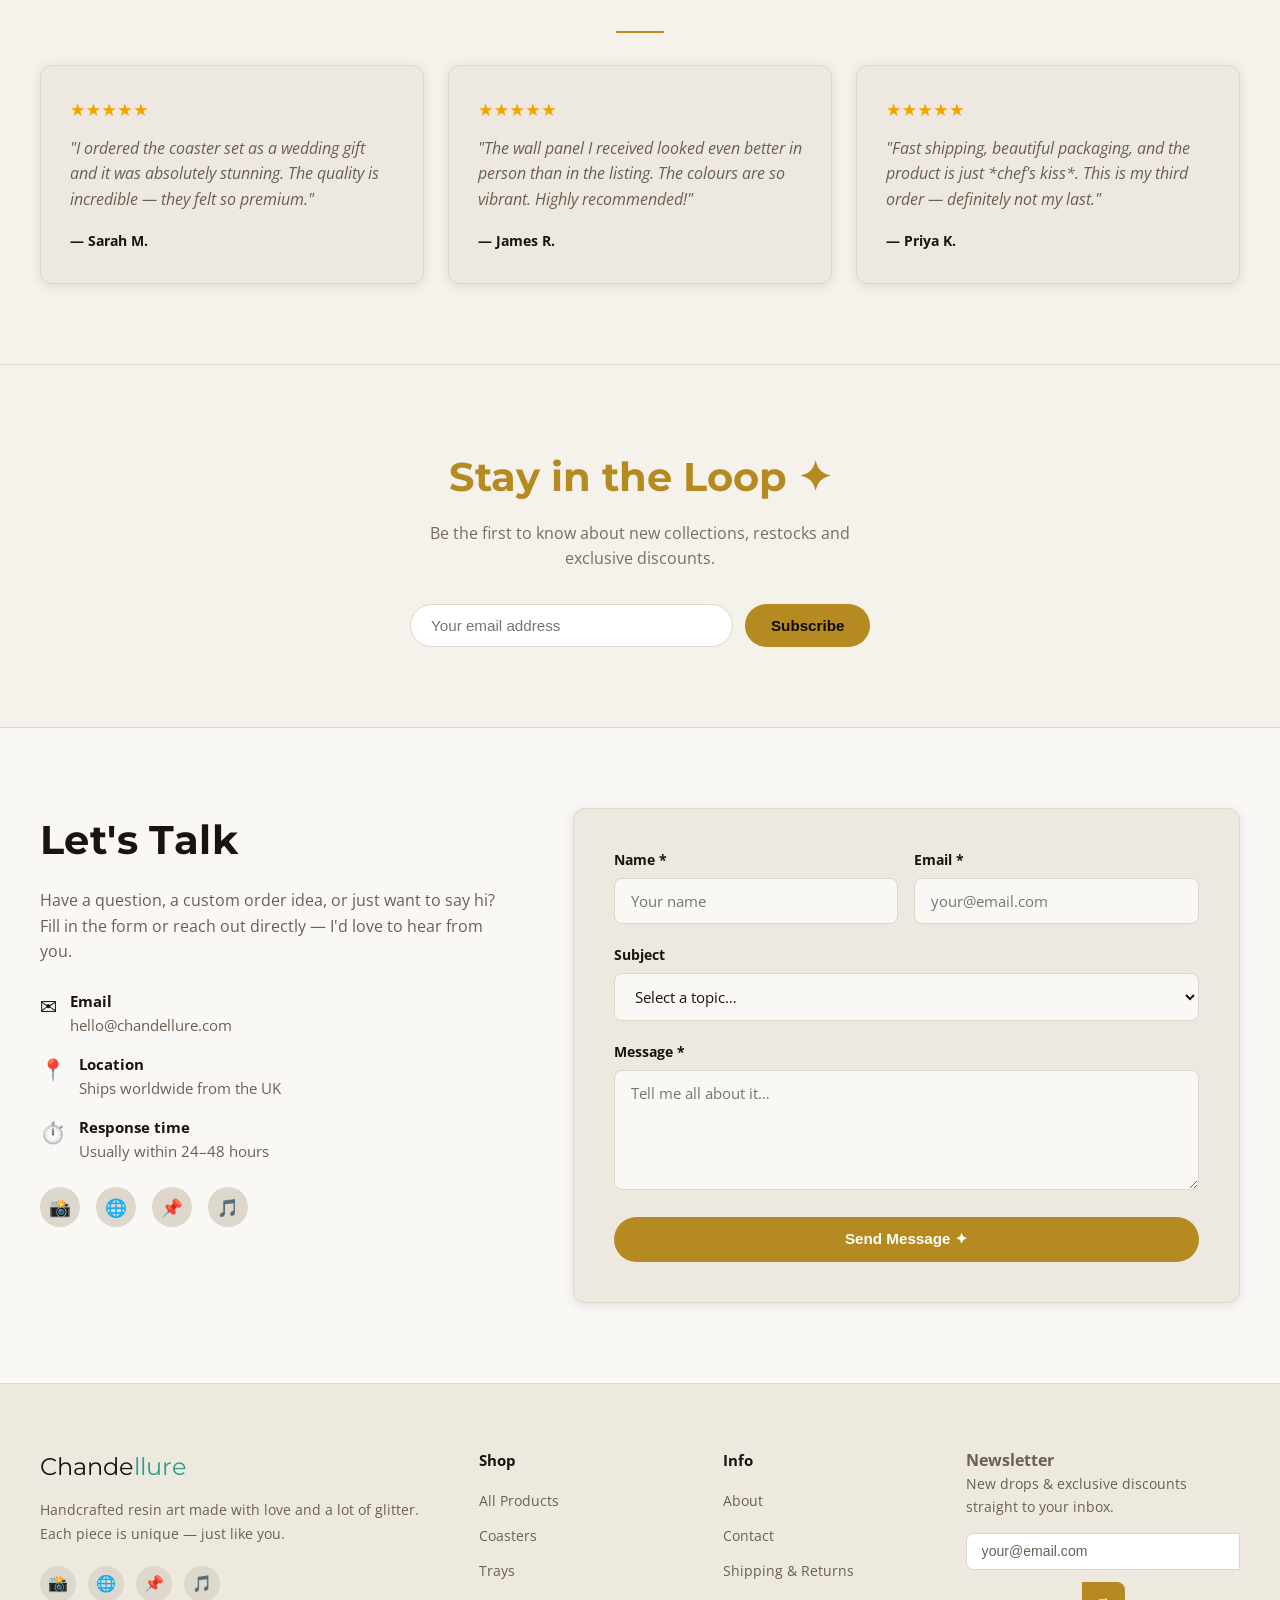
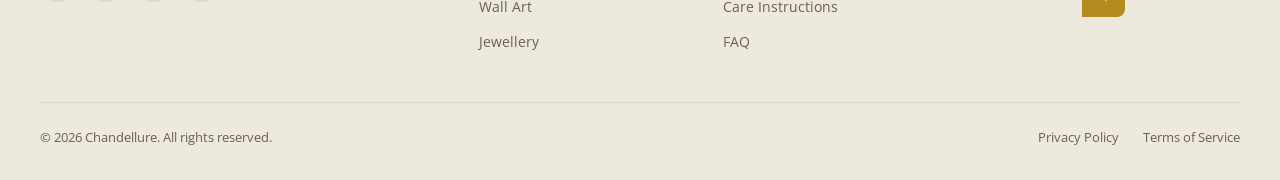
==== commit 3f1c48a7: "feat: redesign with hero slider, category row, updated grid & Montserrat fonts Co-authored-by: AtulA" ====
--- a/index.html
+++ b/index.html
@@ -7,7 +7,7 @@
   <meta name="description" content="Unique handcrafted resin art pieces – coasters, trays, jewellery holders, wall art and more. Shop Chandellure." />
   <link rel="preconnect" href="https://fonts.googleapis.com" />
   <link rel="preconnect" href="https://fonts.gstatic.com" crossorigin />
-  <link href="https://fonts.googleapis.com/css2?family=Cormorant+Garamond:wght@400;600;700&family=Raleway:wght@400;600;700&display=swap" rel="stylesheet" />
+  <link href="https://fonts.googleapis.com/css2?family=Montserrat:wght@400;600;700&family=Open+Sans:wght@400;600;700&display=swap" rel="stylesheet" />
   <link rel="stylesheet" href="css/style.css" />
 </head>
 <body>
@@ -45,18 +45,81 @@
   </div>
 </nav>
 
-<!-- ═══════════════ HERO ═══════════════ -->
-<section class="hero">
-  <div class="hero-inner">
-    <span class="hero-badge">✦ Handcrafted with love</span>
-    <h1>One-of-a-kind<br>Resin Art<br>for Your Space</h1>
-    <p>Each piece is lovingly crafted by hand using premium epoxy resin, dried botanicals, and vibrant pigments — no two pieces are ever alike.</p>
-    <div class="hero-cta">
-      <a href="shop.html" class="btn btn-primary">Shop the Collection</a>
-      <a href="#about" class="btn btn-outline">Our Story</a>
-    </div>
-  </div>
-</section>
+<!-- ═══════════════ HERO SLIDER ═══════════════ -->
+<section class="hero-slider" id="hero-slider" aria-label="Hero image carousel">
+  <div class="hero-slide active" style="background-image:url('images/Krishna%20Thali/Krishna%20Thali.jpg')">
+    <div class="hero-slide-overlay">
+      <span class="hero-badge">✦ Handcrafted with love</span>
+      <h1>One-of-a-kind<br>Resin Art<br>for Your Space</h1>
+      <p>Each piece is lovingly crafted by hand using premium epoxy resin, dried botanicals, and vibrant pigments — no two pieces are ever alike.</p>
+      <div class="hero-cta">
+        <a href="shop.html" class="btn btn-primary">Shop Now</a>
+        <a href="#about" class="btn btn-outline" style="border-color:rgba(255,255,255,.7);color:#fff">Our Story</a>
+      </div>
+    </div>
+  </div>
+  <div class="hero-slide" style="background-image:url('images/Empire%20Clock%20/Empire%20Clock.webp')">
+    <div class="hero-slide-overlay">
+      <span class="hero-badge">✦ Wall Art Collection</span>
+      <h1>Statement Pieces<br>for Every Wall</h1>
+      <p>Handcrafted resin wall clocks and frames that bring bold, artistic energy to any room.</p>
+      <div class="hero-cta">
+        <a href="shop.html?cat=wall-art" class="btn btn-primary">Shop Now</a>
+      </div>
+    </div>
+  </div>
+  <div class="hero-slide" style="background-image:url('images/Adiyogi%20Kailash%20Divine%20Frame/Adiyogi%20Kailash%20Divine%20Frame.jpg')">
+    <div class="hero-slide-overlay">
+      <span class="hero-badge">✦ Divine Art Series</span>
+      <h1>Sacred Art<br>for the Spirit</h1>
+      <p>Devotional pieces crafted with reverence and artistic care — a centrepiece for any sacred space.</p>
+      <div class="hero-cta">
+        <a href="shop.html?cat=devotional" class="btn btn-primary">Shop Now</a>
+      </div>
+    </div>
+  </div>
+  <button class="hero-arrow hero-prev" aria-label="Previous slide">&#8249;</button>
+  <button class="hero-arrow hero-next" aria-label="Next slide">&#8250;</button>
+  <div class="hero-dots" role="tablist" aria-label="Slide indicators">
+    <button class="hero-dot active" aria-label="Go to slide 1" role="tab"></button>
+    <button class="hero-dot" aria-label="Go to slide 2" role="tab"></button>
+    <button class="hero-dot" aria-label="Go to slide 3" role="tab"></button>
+  </div>
+</section>
+
+<!-- ═══════════════ CATEGORY ROW ═══════════════ -->
+<div class="category-row">
+  <div class="category-scroll">
+    <a href="shop.html" class="category-item">
+      <div class="category-circle">🎨</div>
+      <span>All</span>
+    </a>
+    <a href="shop.html?cat=coasters" class="category-item">
+      <div class="category-circle">☕</div>
+      <span>Coasters</span>
+    </a>
+    <a href="shop.html?cat=trays" class="category-item">
+      <div class="category-circle">🍽️</div>
+      <span>Trays</span>
+    </a>
+    <a href="shop.html?cat=wall-art" class="category-item">
+      <div class="category-circle">🖼️</div>
+      <span>Wall Art</span>
+    </a>
+    <a href="shop.html?cat=jewellery" class="category-item">
+      <div class="category-circle">💎</div>
+      <span>Jewellery</span>
+    </a>
+    <a href="shop.html?cat=devotional" class="category-item">
+      <div class="category-circle">🙏</div>
+      <span>Devotional</span>
+    </a>
+    <a href="shop.html?cat=bookmarks" class="category-item">
+      <div class="category-circle">📖</div>
+      <span>Bookmarks</span>
+    </a>
+  </div>
+</div>
 
 <!-- ═══════════════ FEATURES ═══════════════ -->
 <div class="features-strip">
--- a/css/style.css
+++ b/css/style.css
@@ -20,8 +20,8 @@
   --shadow-md:        0 8px 32px rgba(0,0,0,.18);
   --transition:       .25s ease;
   --max-width:        1200px;
-  --font-heading:     'Cormorant Garamond', 'Playfair Display', Georgia, serif;
-  --font-body:        'Raleway', 'Lato', system-ui, sans-serif;
+  --font-heading:     'Montserrat', 'Helvetica Neue', Arial, sans-serif;
+  --font-body:        'Open Sans', 'Inter', system-ui, sans-serif;
 }
 
 html { scroll-behavior: smooth; }
@@ -216,60 +216,182 @@
 }
 .mobile-nav.open { display: flex; }
 
-/* ---------- Hero ---------- */
-.hero {
-  background: linear-gradient(160deg, #f5f1eb 0%, #faf8f5 45%, #eef4f3 100%);
-  padding: 6rem 1.5rem;
-  text-align: center;
+/* ---------- Hero Slider ---------- */
+.hero-slider {
   position: relative;
+  width: 100%;
+  height: 75vh;
+  min-height: 480px;
   overflow: hidden;
-}
-
-.hero::before {
-  content: '';
+  background: #1a1410;
+}
+
+.hero-slide {
   position: absolute;
   inset: 0;
-  background:
-    radial-gradient(circle at 20% 50%, rgba(201,168,76,.08) 0%, transparent 55%),
-    radial-gradient(circle at 80% 30%, rgba(107,191,176,.08) 0%, transparent 55%);
-}
-
-.hero-inner {
-  max-width: 720px;
-  margin: 0 auto;
-  position: relative;
+  background-size: cover;
+  background-position: center;
+  opacity: 0;
+  transition: opacity .7s ease;
+  will-change: opacity;
+}
+
+.hero-slide.active { opacity: 1; }
+
+.hero-slide-overlay {
+  position: absolute;
+  inset: 0;
+  background: linear-gradient(to bottom, rgba(0,0,0,.18) 0%, rgba(0,0,0,.55) 100%);
+  display: flex;
+  flex-direction: column;
+  align-items: center;
+  justify-content: center;
+  text-align: center;
+  padding: 2rem 1.5rem;
 }
 
 .hero-badge {
   display: inline-block;
-  background: rgba(201,168,76,.15);
-  color: var(--color-primary);
-  font-size: .85rem;
+  background: rgba(255,255,255,.18);
+  color: #fff;
+  font-size: .8rem;
   font-weight: 700;
-  letter-spacing: .1em;
+  letter-spacing: .12em;
   text-transform: uppercase;
-  padding: .35rem 1rem;
+  padding: .35rem 1.1rem;
   border-radius: 50px;
-  margin-bottom: 1.5rem;
-  border: 1px solid rgba(201,168,76,.25);
-}
-
-.hero h1 {
+  margin-bottom: 1.2rem;
+  border: 1px solid rgba(255,255,255,.35);
+  backdrop-filter: blur(4px);
+}
+
+.hero-slide-overlay h1 {
   font-family: var(--font-heading);
-  font-size: clamp(2.4rem, 6vw, 4rem);
+  font-size: clamp(2.2rem, 6vw, 4rem);
   line-height: 1.15;
-  color: var(--color-text);
-  margin-bottom: 1.25rem;
-}
-
-.hero p {
-  font-size: 1.15rem;
-  color: var(--color-text-light);
-  max-width: 540px;
+  color: #fff;
+  margin-bottom: 1rem;
+  font-weight: 700;
+  text-shadow: 0 2px 16px rgba(0,0,0,.35);
+}
+
+.hero-slide-overlay p {
+  font-size: 1.05rem;
+  color: rgba(255,255,255,.88);
+  max-width: 520px;
   margin: 0 auto 2rem;
+  text-shadow: 0 1px 8px rgba(0,0,0,.25);
 }
 
 .hero-cta { display: flex; gap: 1rem; justify-content: center; flex-wrap: wrap; }
+
+.hero-arrow {
+  position: absolute;
+  top: 50%;
+  transform: translateY(-50%);
+  background: rgba(255,255,255,.22);
+  color: #fff;
+  border: 1.5px solid rgba(255,255,255,.45);
+  width: 46px;
+  height: 46px;
+  border-radius: 50%;
+  font-size: 1.6rem;
+  line-height: 1;
+  cursor: pointer;
+  display: flex;
+  align-items: center;
+  justify-content: center;
+  z-index: 10;
+  transition: background var(--transition);
+  backdrop-filter: blur(4px);
+}
+.hero-arrow:hover { background: rgba(255,255,255,.42); }
+.hero-prev { left: 1.25rem; }
+.hero-next { right: 1.25rem; }
+
+.hero-dots {
+  position: absolute;
+  bottom: 1.25rem;
+  left: 50%;
+  transform: translateX(-50%);
+  display: flex;
+  gap: 8px;
+  z-index: 10;
+}
+
+.hero-dot {
+  width: 8px;
+  height: 8px;
+  border-radius: 50%;
+  background: rgba(255,255,255,.5);
+  cursor: pointer;
+  transition: background var(--transition), transform var(--transition);
+  border: none;
+  padding: 0;
+}
+.hero-dot.active {
+  background: #fff;
+  transform: scale(1.3);
+}
+
+/* ---------- Category Row ---------- */
+.category-row {
+  background: var(--color-bg);
+  padding: 2.2rem 1.5rem 1.5rem;
+  border-bottom: 1px solid var(--color-border);
+}
+
+.category-scroll {
+  max-width: var(--max-width);
+  margin: 0 auto;
+  display: flex;
+  gap: 1.8rem;
+  overflow-x: auto;
+  padding-bottom: .5rem;
+  scrollbar-width: none;
+  -ms-overflow-style: none;
+  justify-content: center;
+  flex-wrap: wrap;
+}
+.category-scroll::-webkit-scrollbar { display: none; }
+
+.category-item {
+  display: flex;
+  flex-direction: column;
+  align-items: center;
+  gap: .55rem;
+  text-decoration: none;
+  color: var(--color-text);
+  flex-shrink: 0;
+  transition: color var(--transition);
+}
+.category-item:hover { color: var(--color-primary); }
+
+.category-circle {
+  width: 74px;
+  height: 74px;
+  border-radius: 50%;
+  background: var(--color-surface-2);
+  border: 2px solid var(--color-border);
+  display: flex;
+  align-items: center;
+  justify-content: center;
+  font-size: 1.75rem;
+  transition: border-color var(--transition), background var(--transition), transform var(--transition);
+}
+.category-item:hover .category-circle {
+  border-color: var(--color-primary);
+  background: rgba(181,138,32,.08);
+  transform: translateY(-3px);
+}
+
+.category-item span {
+  font-size: .78rem;
+  font-weight: 600;
+  letter-spacing: .04em;
+  text-transform: uppercase;
+  white-space: nowrap;
+}
 
 /* ---------- Sections ---------- */
 section { padding: 5rem 1.5rem; }
@@ -314,8 +436,8 @@
 /* ---------- Product Cards ---------- */
 .products-grid {
   display: grid;
-  grid-template-columns: repeat(auto-fill, minmax(260px, 1fr));
-  gap: 1.8rem;
+  grid-template-columns: repeat(4, 1fr);
+  gap: 1.5rem;
 }
 
 .product-card {
@@ -884,12 +1006,17 @@
 }
 
 /* ---------- Responsive ---------- */
+@media (max-width: 1100px) {
+  .products-grid { grid-template-columns: repeat(3, 1fr); }
+}
+
 @media (max-width: 900px) {
   .about-grid { grid-template-columns: 1fr; }
   .about-img { order: -1; max-width: 380px; }
   .contact-grid { grid-template-columns: 1fr; }
   .cart-layout { grid-template-columns: 1fr; }
   .footer-grid { grid-template-columns: 1fr 1fr; }
+  .products-grid { grid-template-columns: repeat(2, 1fr); }
 }
 
 @media (max-width: 680px) {
@@ -900,4 +1027,8 @@
   .cart-summary-card { position: static; }
   .cart-table th:nth-child(2),
   .cart-table td:nth-child(2) { display: none; }
-}
+  .products-grid { gap: 1rem; }
+  .hero-slider { height: 65vh; min-height: 400px; }
+  .hero-arrow { width: 36px; height: 36px; font-size: 1.3rem; }
+  .category-scroll { justify-content: flex-start; flex-wrap: nowrap; }
+}
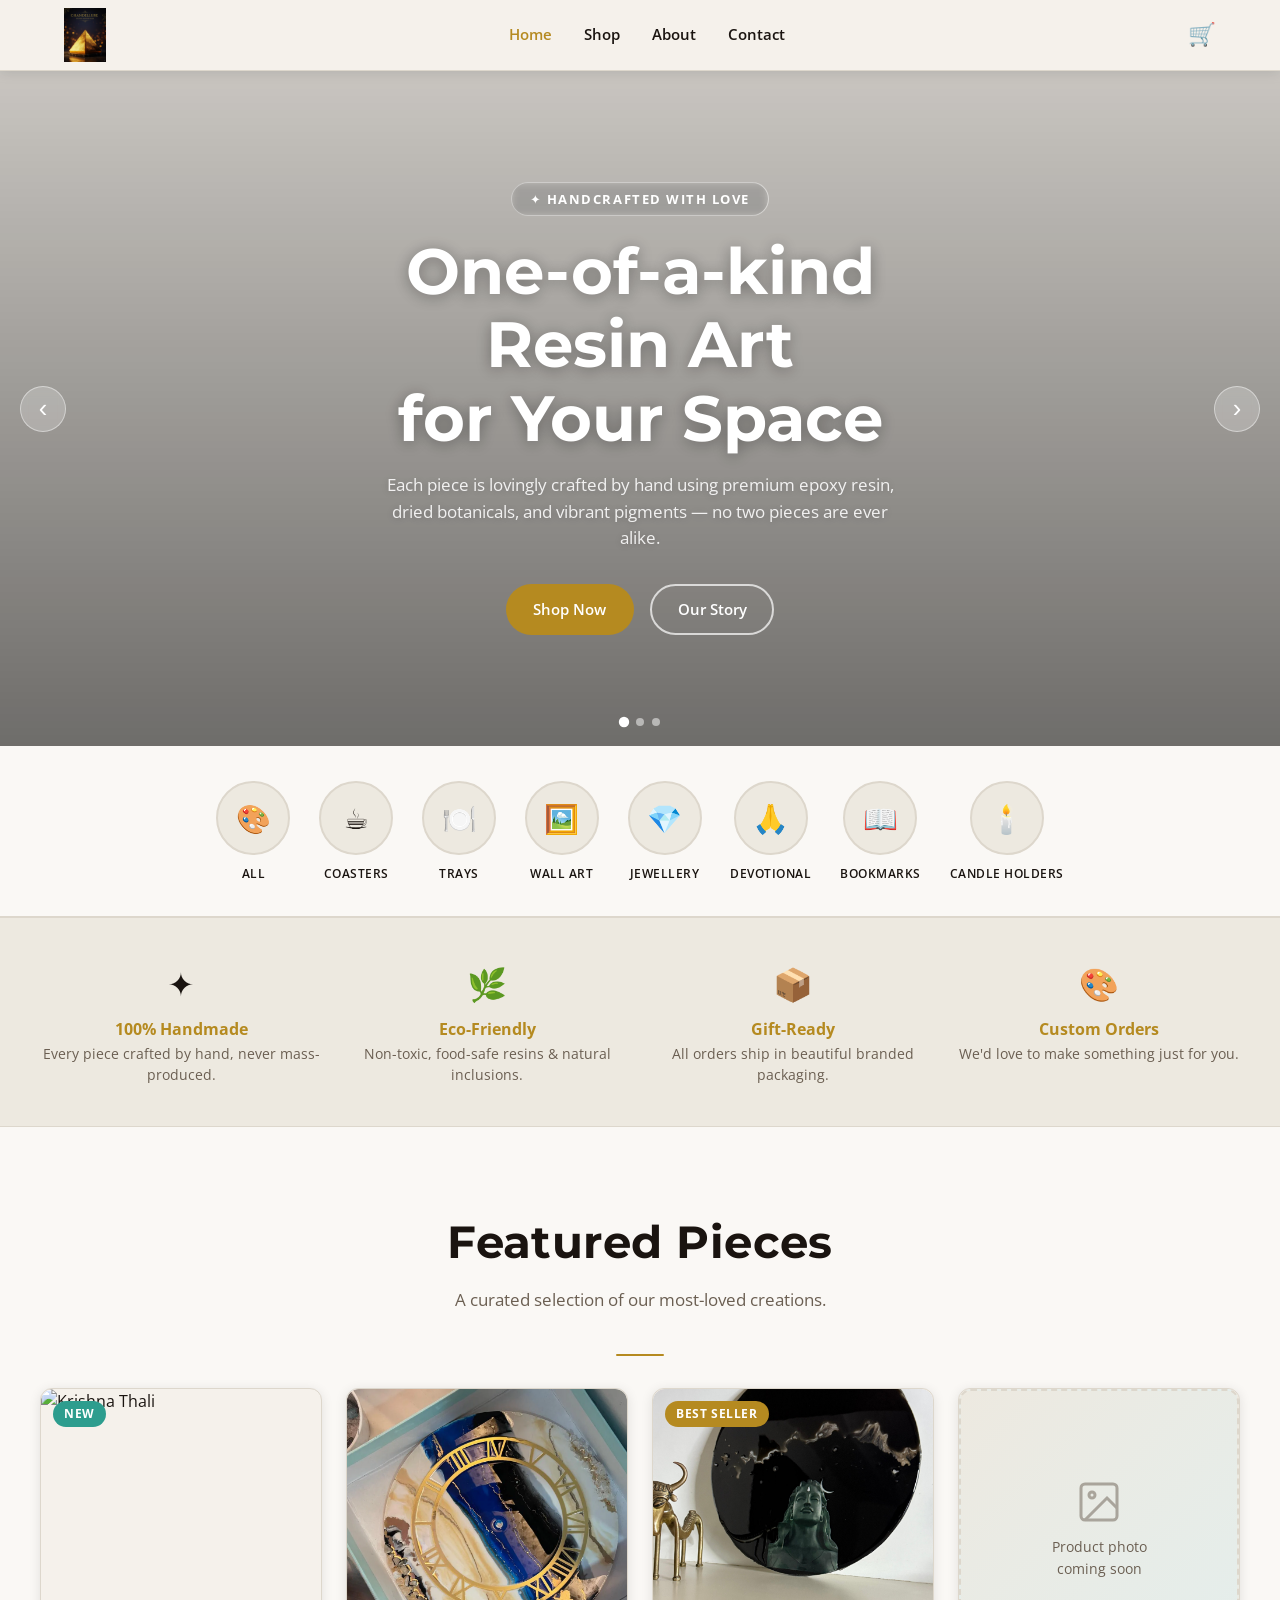
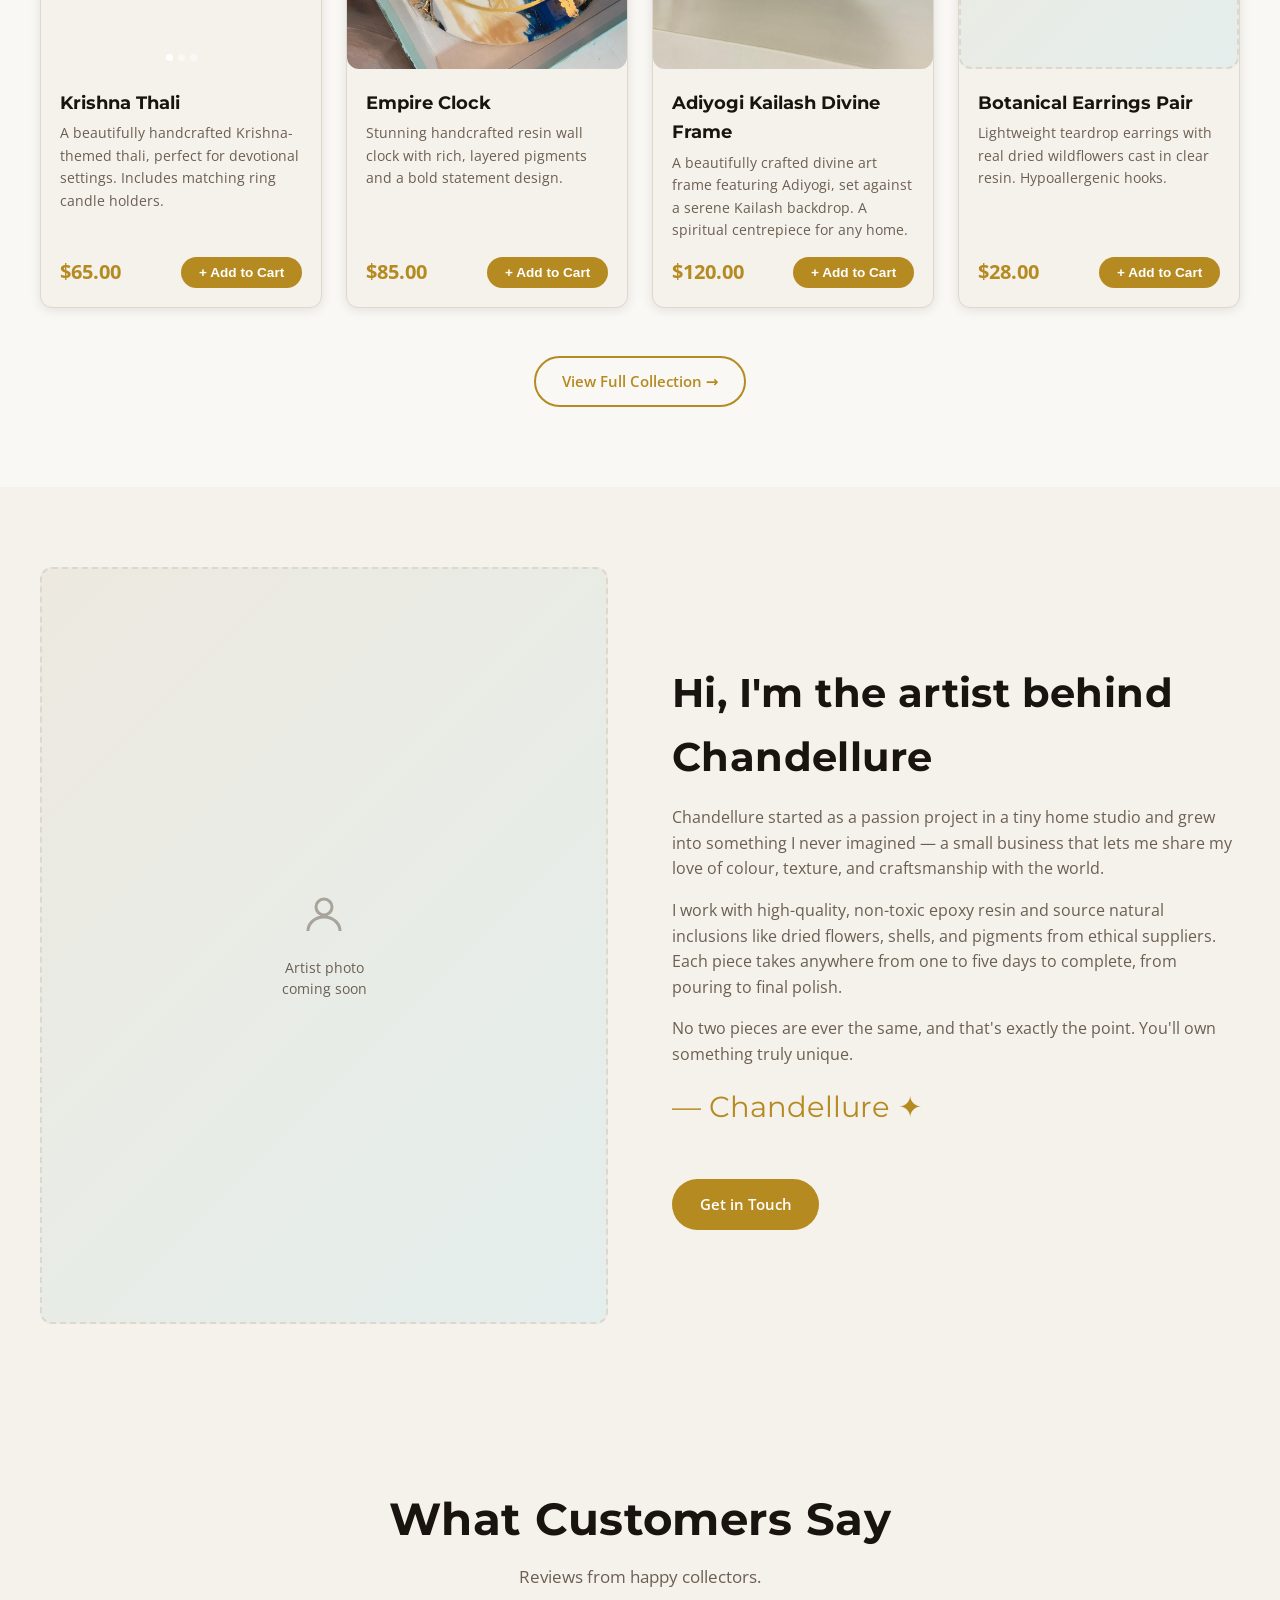
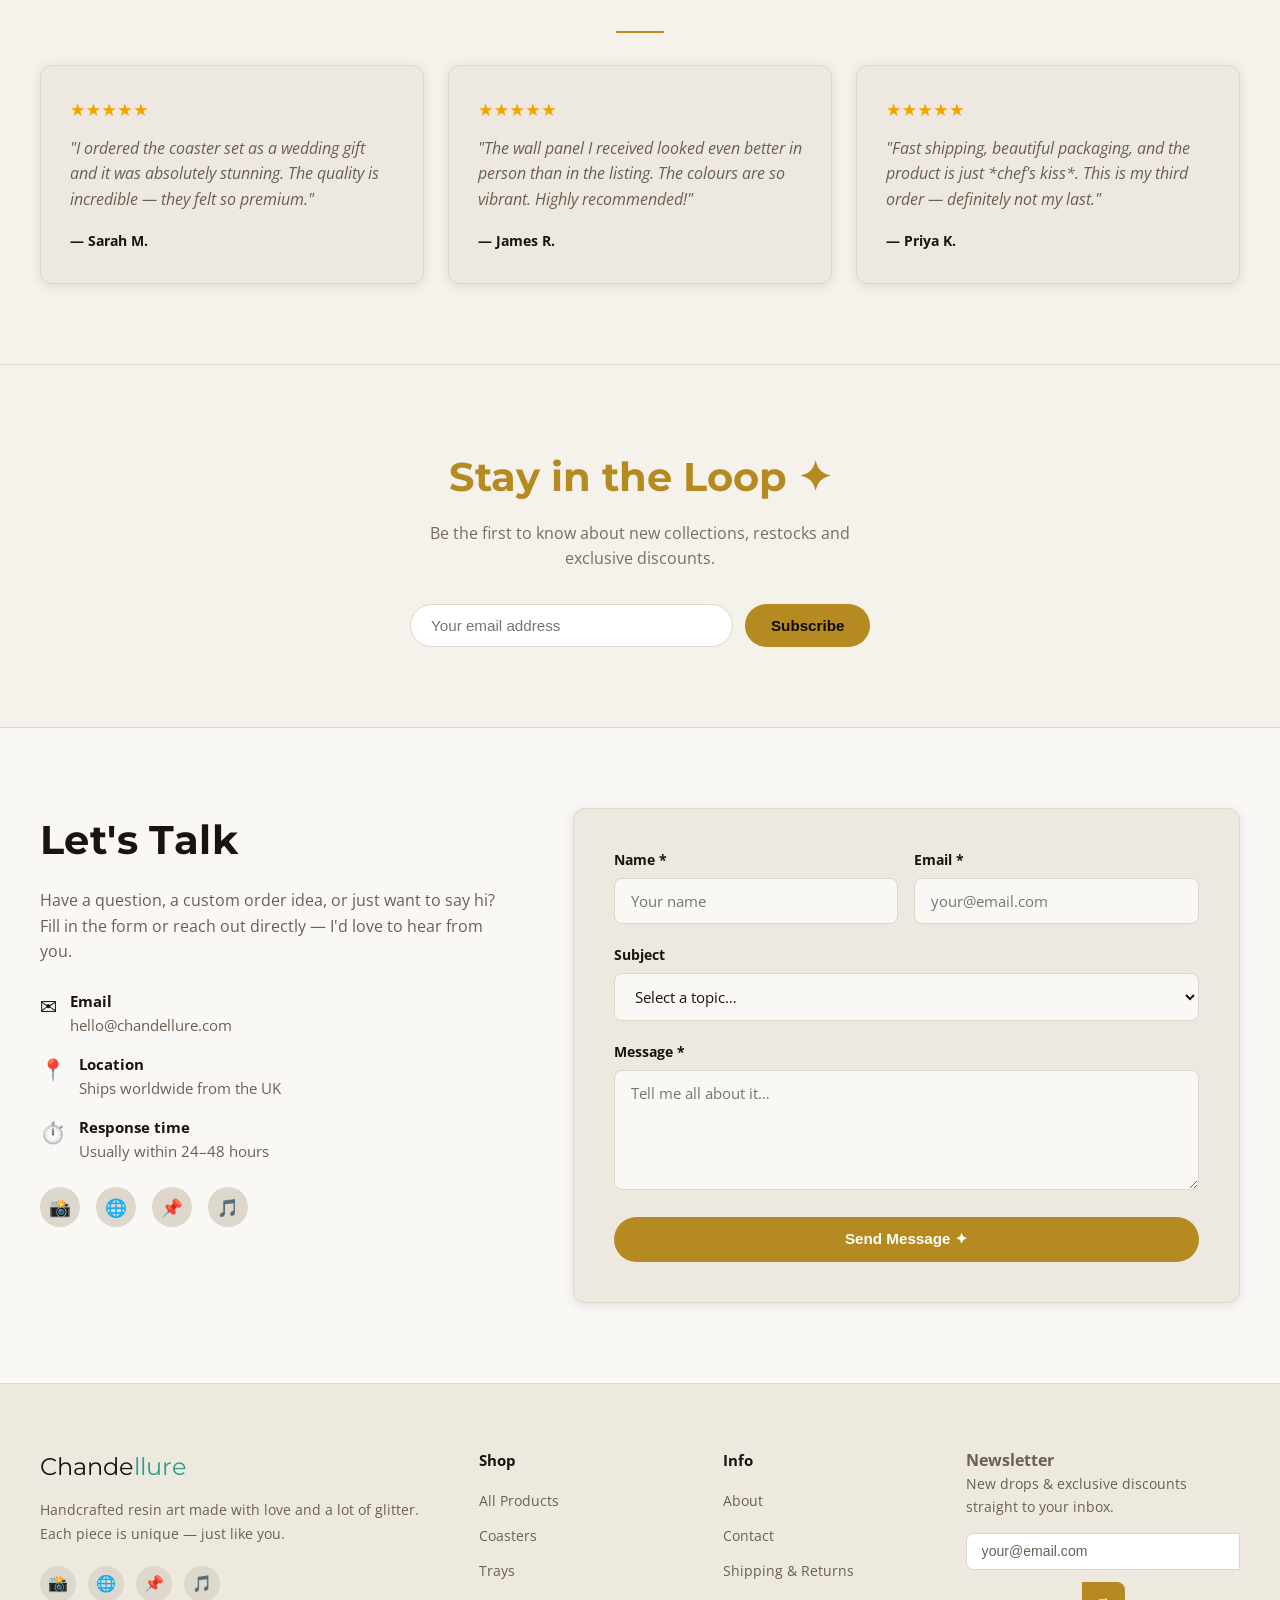
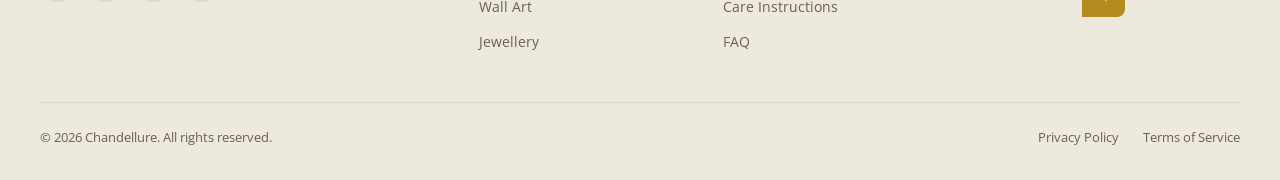
==== commit 062a08bf: "Add product cards for new image folders (candle holders, coasters, divine frames, midnight hour, tha" ====
--- a/index.html
+++ b/index.html
@@ -118,6 +118,10 @@
       <div class="category-circle">📖</div>
       <span>Bookmarks</span>
     </a>
+    <a href="shop.html?cat=candle-holders" class="category-item">
+      <div class="category-circle">🕯️</div>
+      <span>Candle Holders</span>
+    </a>
   </div>
 </div>
 
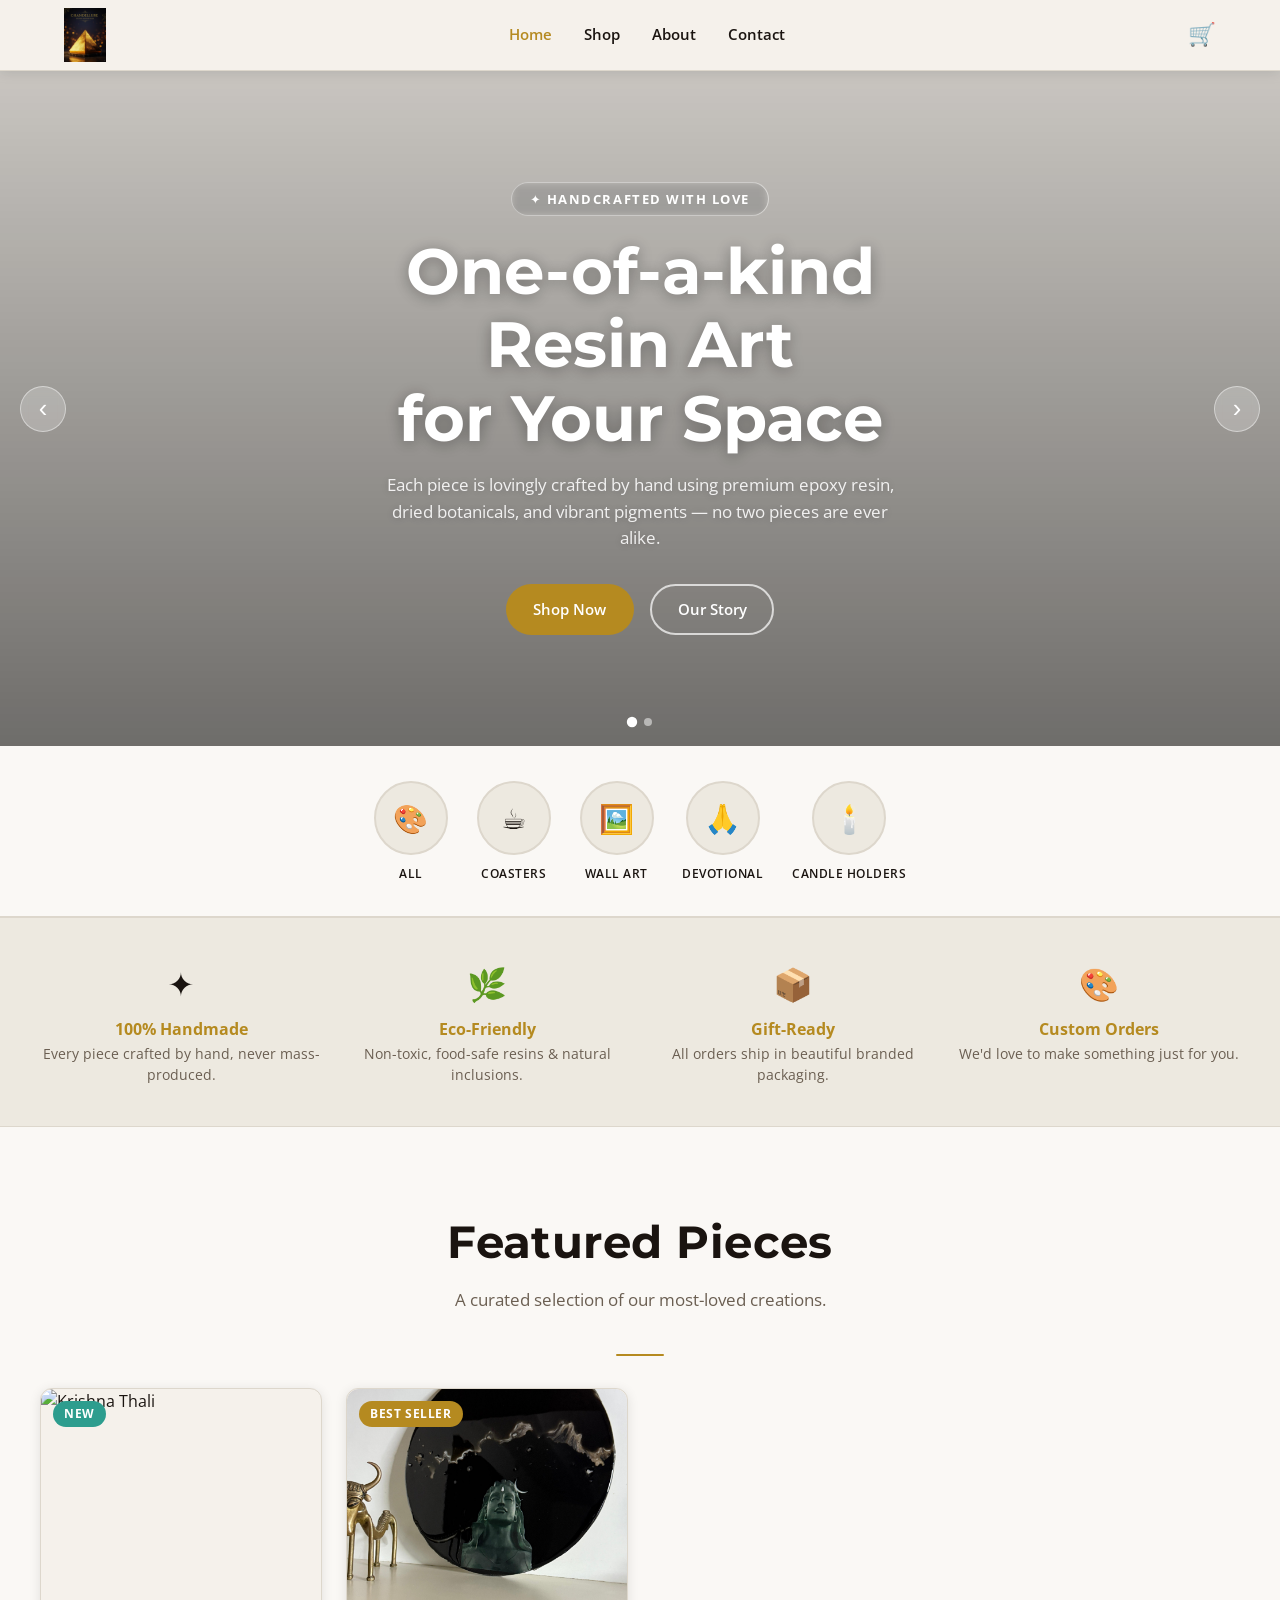
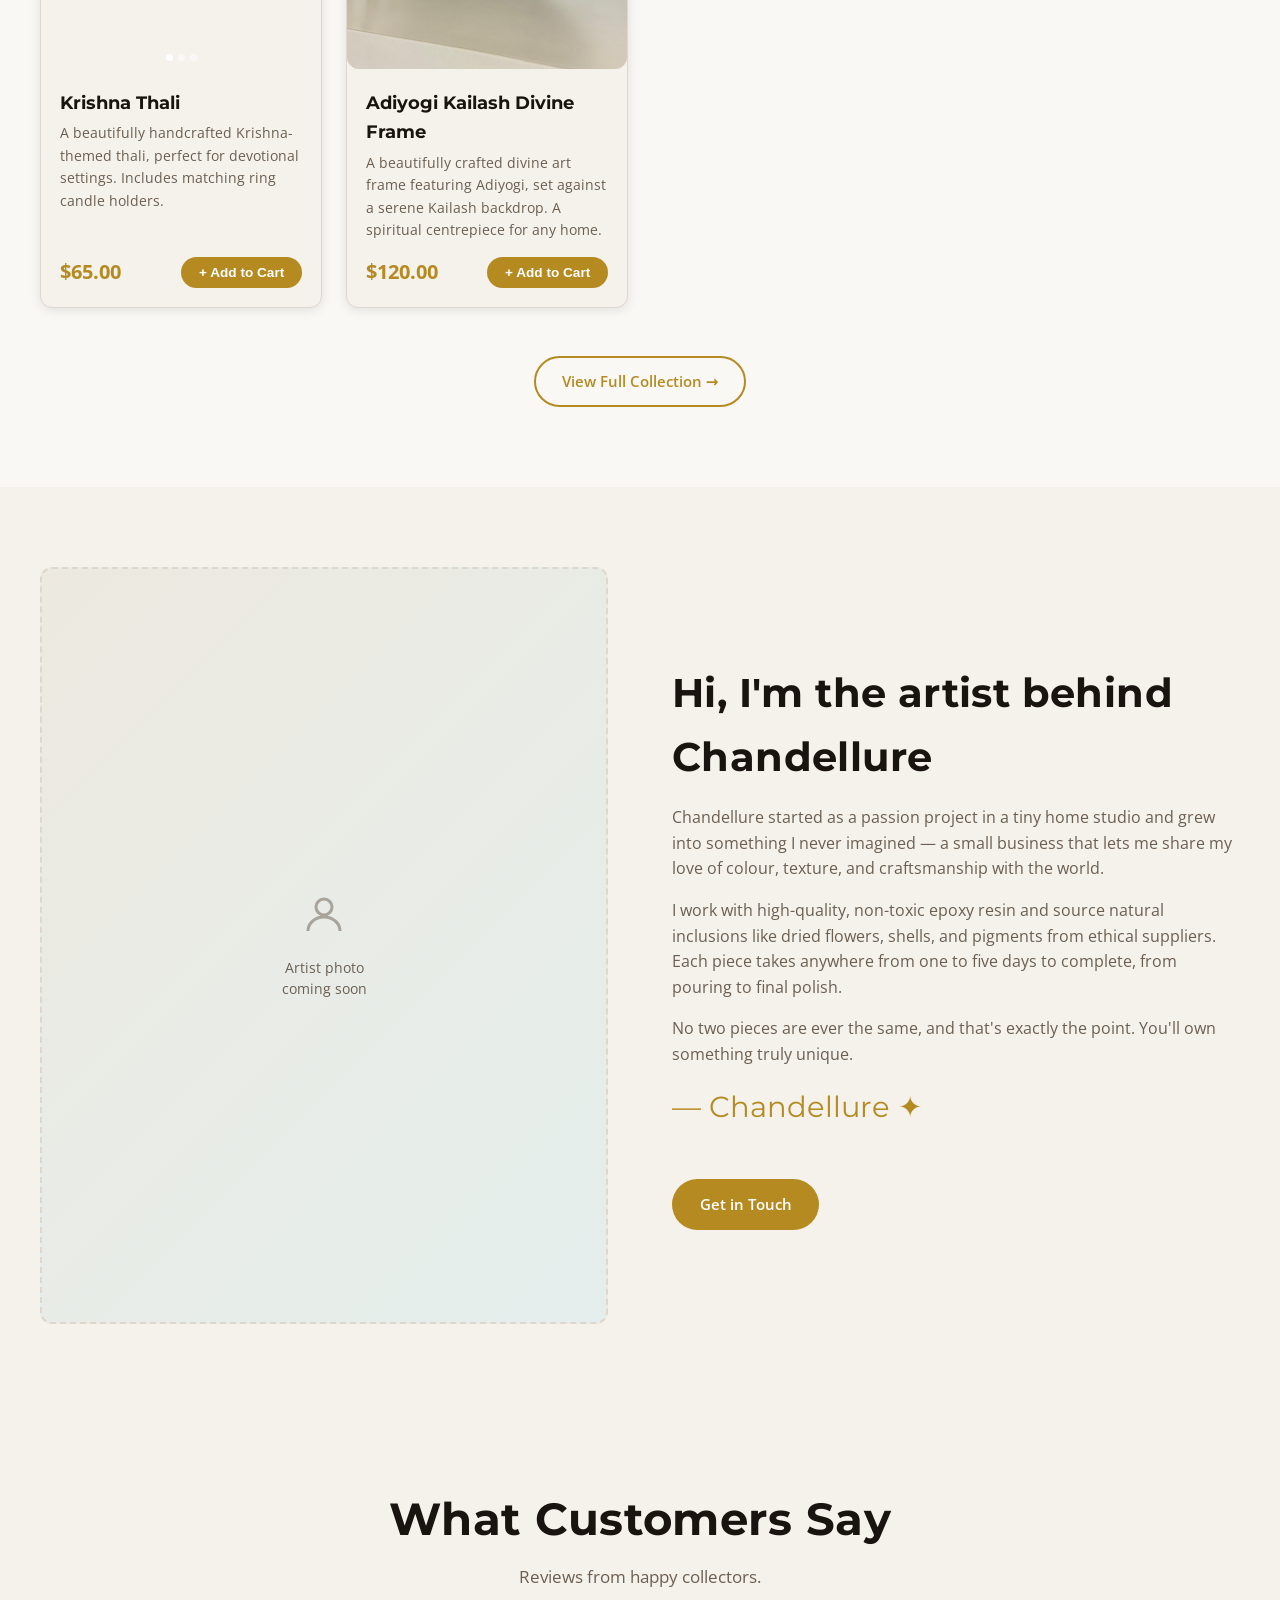
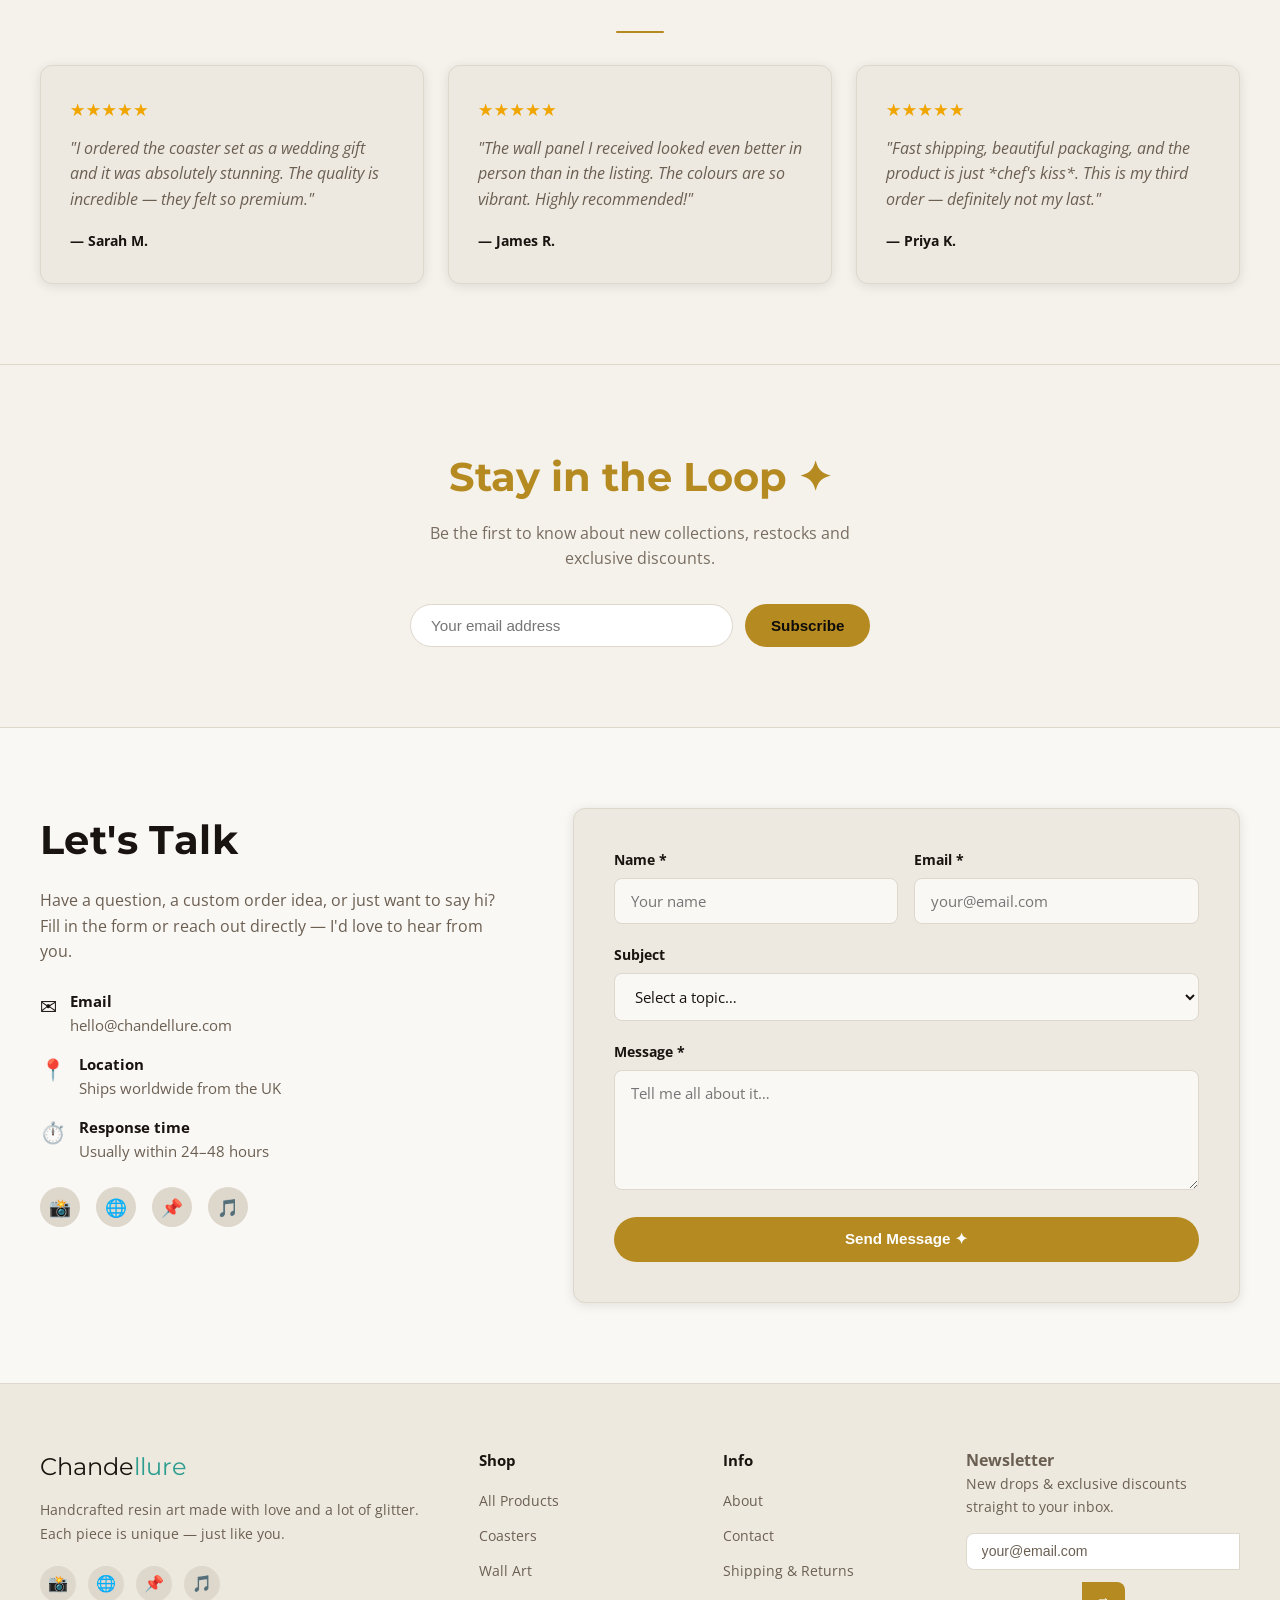
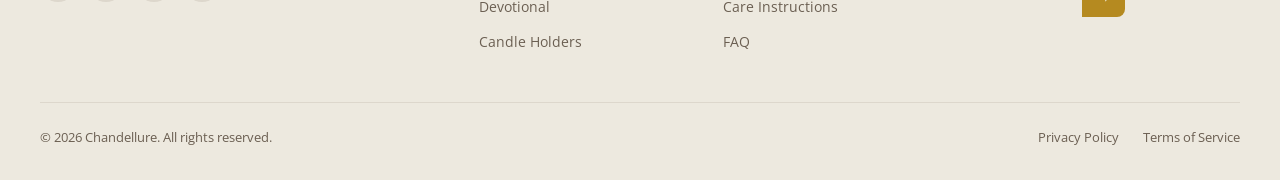
==== commit 58c23c17: "Remove products without images from shop.html and index.html Co-authored-by: AtulAneja <9311745+Atul" ====
--- a/index.html
+++ b/index.html
@@ -58,16 +58,6 @@
       </div>
     </div>
   </div>
-  <div class="hero-slide" style="background-image:url('images/Empire%20Clock%20/Empire%20Clock.webp')">
-    <div class="hero-slide-overlay">
-      <span class="hero-badge">✦ Wall Art Collection</span>
-      <h1>Statement Pieces<br>for Every Wall</h1>
-      <p>Handcrafted resin wall clocks and frames that bring bold, artistic energy to any room.</p>
-      <div class="hero-cta">
-        <a href="shop.html?cat=wall-art" class="btn btn-primary">Shop Now</a>
-      </div>
-    </div>
-  </div>
   <div class="hero-slide" style="background-image:url('images/Adiyogi%20Kailash%20Divine%20Frame/Adiyogi%20Kailash%20Divine%20Frame.jpg')">
     <div class="hero-slide-overlay">
       <span class="hero-badge">✦ Divine Art Series</span>
@@ -83,7 +73,6 @@
   <div class="hero-dots" role="tablist" aria-label="Slide indicators">
     <button class="hero-dot active" aria-label="Go to slide 1" role="tab"></button>
     <button class="hero-dot" aria-label="Go to slide 2" role="tab"></button>
-    <button class="hero-dot" aria-label="Go to slide 3" role="tab"></button>
   </div>
 </section>
 
@@ -98,25 +87,13 @@
       <div class="category-circle">☕</div>
       <span>Coasters</span>
     </a>
-    <a href="shop.html?cat=trays" class="category-item">
-      <div class="category-circle">🍽️</div>
-      <span>Trays</span>
-    </a>
     <a href="shop.html?cat=wall-art" class="category-item">
       <div class="category-circle">🖼️</div>
       <span>Wall Art</span>
     </a>
-    <a href="shop.html?cat=jewellery" class="category-item">
-      <div class="category-circle">💎</div>
-      <span>Jewellery</span>
-    </a>
     <a href="shop.html?cat=devotional" class="category-item">
       <div class="category-circle">🙏</div>
       <span>Devotional</span>
-    </a>
-    <a href="shop.html?cat=bookmarks" class="category-item">
-      <div class="category-circle">📖</div>
-      <span>Bookmarks</span>
     </a>
     <a href="shop.html?cat=candle-holders" class="category-item">
       <div class="category-circle">🕯️</div>
@@ -190,24 +167,6 @@
       </article>
 
       <!-- Product 2 -->
-      <article class="product-card" data-category="wall-art" data-price="85" data-order="2">
-        <div class="product-img-wrap">
-          <img src="images/Empire%20Clock%20/Empire%20Clock.webp" alt="Empire Clock" class="product-img">
-        </div>
-        <div class="product-info">
-          <h3 class="product-name">Empire Clock</h3>
-          <p class="product-desc">Stunning handcrafted resin wall clock with rich, layered pigments and a bold statement design.</p>
-          <div class="product-footer">
-            <span class="product-price">$85.00</span>
-            <button class="add-to-cart-btn"
-              data-id="clock-empire" data-name="Empire Clock" data-price="85.00">
-              + Add to Cart
-            </button>
-          </div>
-        </div>
-      </article>
-
-      <!-- Product 3 -->
       <article class="product-card" data-category="wall-art" data-price="120" data-order="3">
         <div class="product-img-wrap">
           <span class="product-badge">Best Seller</span>
@@ -220,27 +179,6 @@
             <span class="product-price">$120.00</span>
             <button class="add-to-cart-btn"
               data-id="frame-adiyogi" data-name="Adiyogi Kailash Divine Frame" data-price="120.00">
-              + Add to Cart
-            </button>
-          </div>
-        </div>
-      </article>
-
-      <!-- Product 4 -->
-      <article class="product-card" data-category="jewellery" data-price="28" data-order="4">
-        <div class="product-img-wrap">
-          <div class="img-placeholder">
-            <svg xmlns="http://www.w3.org/2000/svg" viewBox="0 0 24 24" fill="none" stroke="currentColor" stroke-width="1.5"><rect x="3" y="3" width="18" height="18" rx="2"/><circle cx="8.5" cy="8.5" r="1.5"/><path d="M21 15l-5-5L5 21"/></svg>
-            <span>Product photo<br>coming soon</span>
-          </div>
-        </div>
-        <div class="product-info">
-          <h3 class="product-name">Botanical Earrings Pair</h3>
-          <p class="product-desc">Lightweight teardrop earrings with real dried wildflowers cast in clear resin. Hypoallergenic hooks.</p>
-          <div class="product-footer">
-            <span class="product-price">$28.00</span>
-            <button class="add-to-cart-btn"
-              data-id="earrings-botanical" data-name="Botanical Earrings Pair" data-price="28.00">
               + Add to Cart
             </button>
           </div>
@@ -403,9 +341,9 @@
       <ul>
         <li><a href="shop.html">All Products</a></li>
         <li><a href="shop.html?cat=coasters">Coasters</a></li>
-        <li><a href="shop.html?cat=trays">Trays</a></li>
         <li><a href="shop.html?cat=wall-art">Wall Art</a></li>
-        <li><a href="shop.html?cat=jewellery">Jewellery</a></li>
+        <li><a href="shop.html?cat=devotional">Devotional</a></li>
+        <li><a href="shop.html?cat=candle-holders">Candle Holders</a></li>
       </ul>
     </div>
     <div class="footer-col">
